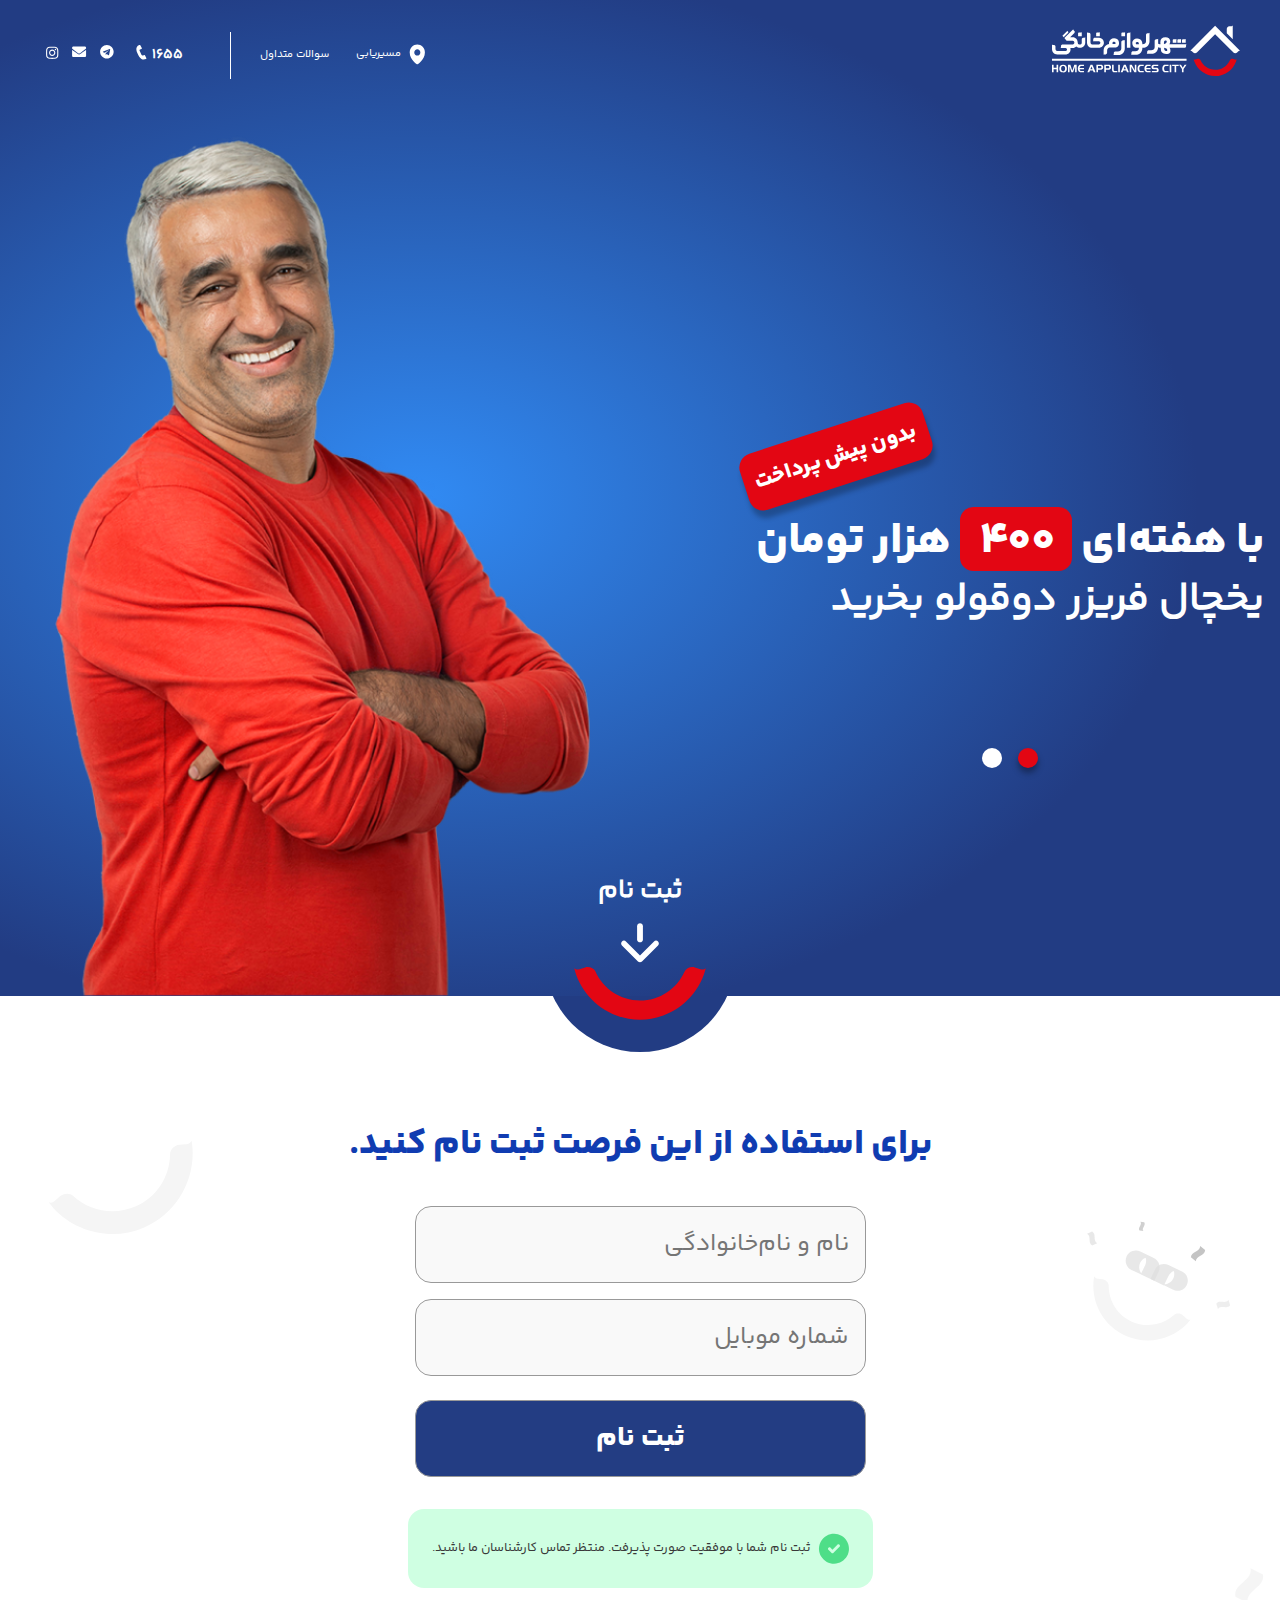
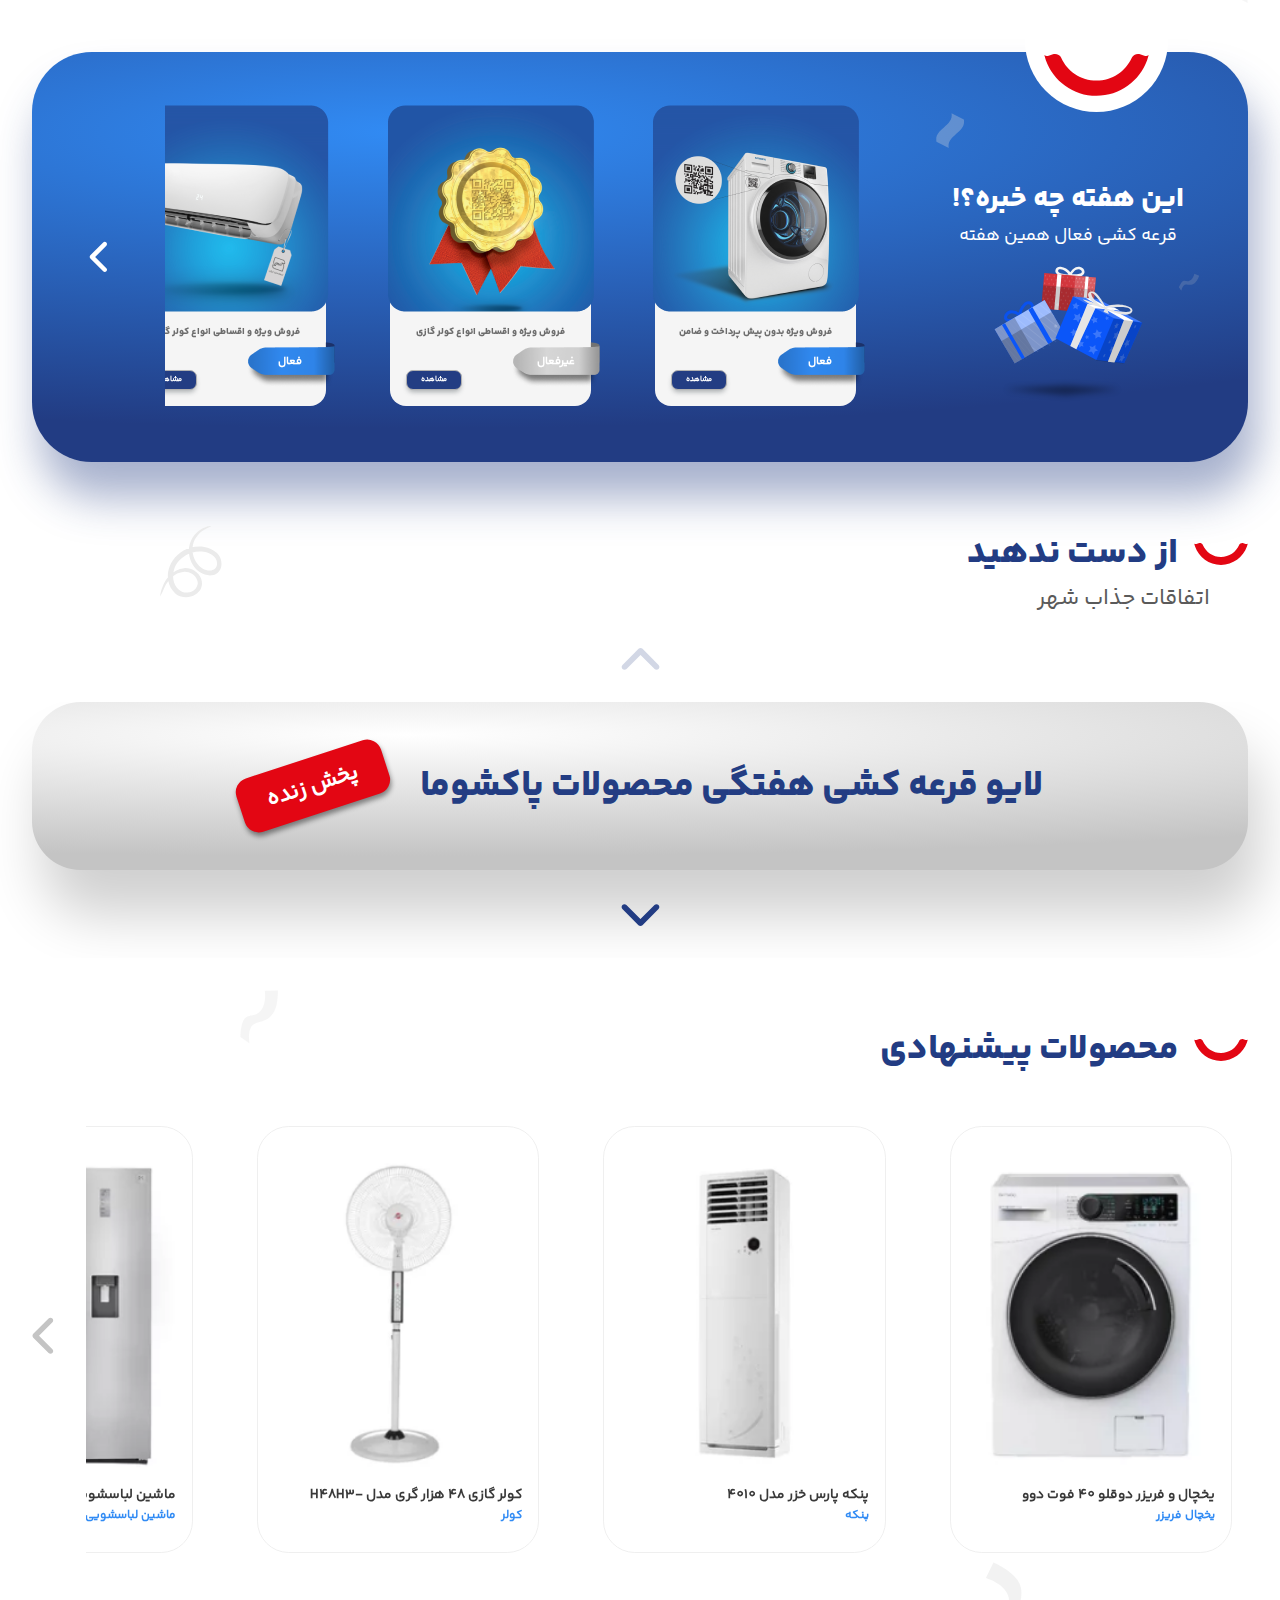
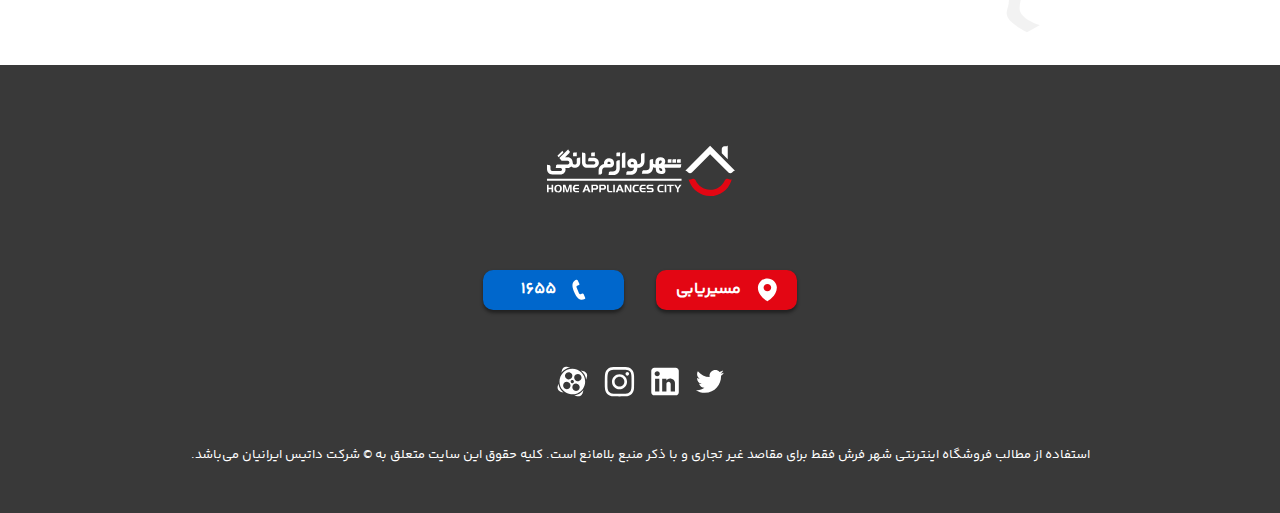
==== index.html @ dcceb128 "bug fxi" ====
<!DOCTYPE html>
<html lang="en">
  <head>
    <meta charset="UTF-8" />
    <meta name="viewport" content="width=device-width, initial-scale=1.0" />
    <title>شهر فرش</title>
    <link rel="stylesheet" href="./css/slider.css" />
    <link rel="stylesheet" href="./css/style.css" />
    <link rel="stylesheet" href="./css/cards.css" />
  </head>
  <body>
    <main>
      <section class="section__1__container">
        <header>
          <div>
            <img src="../assets/icons/logo.svg" alt="شهر فرش" />
          </div>
          <div class="nav">
            <ul class="nav__menus">
              <li>
                <a href="" class="nav__menus__route">
                  <img src="../assets/icons/location.svg" />
                  <span> مسیریابی </span>
                </a>
              </li>
              <li class="nav__menus__qa">
                <a href=""> سوالات متداول </a>
              </li>
            </ul>
            <ul class="nav__links">
              <li class="nav__links--tel">
                <a href="tel:1655">
                  <span>۱۶۵۵</span>
                  <img src="../assets/icons/phone.svg" alt="phone" />
                </a>
              </li>
              <div>
                <li class="">
                  <a href="">
                    <img src="../assets/icons/telegram.svg" alt="telegram" />
                  </a>
                </li>
                <li class="nav__links--email">
                  <a href="">
                    <img src="../assets/icons/envelope.svg" alt="email" />
                  </a>
                </li>
                <li>
                  <a href="">
                    <img src="../assets/icons/instagram.svg" alt="instagram" />
                  </a>
                </li>
              </div>
            </ul>
          </div>
        </header>
        <div class="section__1">
          <div class="section__1__desc">
            <div class="section__1__desc__sm">
              <span>
                <span class="highlight-tag">بدون پیش پرداخت</span>
                با هفته‌ای

                <span class="highlight"> 400 </span>
                هزار تومان</span
              >
              <span>یخچال فریزر دوقولو بخرید</span>
            </div>
            <div id="indicator-container"></div>
          </div>
          <!-- <div class="section__1__image">
            <img src="../assets/images/freezer.png" alt="فرش" />
          </div> -->
          <div class="content">
            <!-- <i data-action="left" class="btn-chevron left bx bx-chevron-left"> <= </i> -->
            <div class="slider">
              <img class="slider-image" src="../assets/images/pejman.png" />

              <img class="slider-image" src="../assets/images/pejman.png" />
            </div>
            <!-- <i data-action="right" class="btn-chevron right bx bx-chevron-right">=></i> -->
          </div>
          <div></div>
          <div class="scrollIcon__container"></div>
          <div class="scrollIcon__stuff">
            <span>ثبت نام</span>
            <span id="scrollIcon">
              <img src="../assets/icons/arrow-down.svg" />
            </span>
            <img class="curveIcon" src="../assets/icons/curve.svg" />
          </div>
          <!-- <div class="bubble bubble1"></div> -->
          <!-- <div class="bubble bubble2"></div> -->
          <!-- <div class="bubble bubble3"></div> -->
          <!-- <div class="bubble bubble4"></div> -->
          <!-- <img
            class="float gift gift1"
            src="../assets/images/git.svg"
            alt="gift"
          /> -->
          <!-- <img
            class="float gift gift2"
            src="../assets/images/git2.svg"
            alt="gift"
          /> -->
        </div>
      </section>
      <section class="section__2">
        <!-- <img class="section__2__notch" src="../assets/images/section2-bg.png" /> -->
        <div class="section__2__title"></div>
        <form class="section__2__form">
          <!-- <div class="bubble bubble2"></div>
          <div class="bubble bubble3"></div>
          <div class="bubble bubble4"></div> -->
          <img
            class="floating_stuff floating_stuff1"
            src="../assets/images/floating_stuff6.svg"
            alt="floating_stuff"
          />
          <img
            class="floating_stuff floating_stuff2"
            src="../assets/images/floating_stuff7.svg"
            alt="floating_stuff"
          />
          <img
            class="floating_stuff floating_stuff3"
            src="../assets/images/floating_stuff4.svg"
            alt="floating_stuff"
          />

          <div class="section__2__form__title">
            برای استفاده از این فرصت ثبت نام کنید.
          </div>
          <div class="section__2__form__inputs">
            <input placeholder="نام و نام‌خانوادگی" name="name" />
            <input
              placeholder="شماره موبایل"
              inputmode="numeric"
              name="mobile"
              maxlength="11"
              pattern="\d"
              id="numberonly"
            />
            <button type="submit">ثبت نام</button>
          </div>
          <div class="message message--success">
            <img class="message__icon" src="../assets/icons/check.svg" />
            <span class="message__text">
              ثبت نام شما با موفقیت صورت پذیرفت. منتظر تماس کارشناسان ما باشید.
            </span>
          </div>
          <!-- <div class="section__2__form__title__footer">
            <span>قرعه کشی</span>
            <span>۳شنبه هر هفته</span>
          </div> -->
        </form>
      </section>
      <section class="section__3">
        <div class="horizenScroll__container">
          <div class="horizenScroll__container__title">
            <img
              class="floating_stuff floating_stuff2"
              src="../assets/images/floating_stuff3.svg"
              alt="floating_stuff"
            />
            <img
              class="floating_stuff floating_stuff1"
              src="../assets/images/floating_stuff4.svg"
              alt="floating_stuff"
            />
            <span class="horizenScroll__container__title__curve">
              <img class="" src="../assets/icons/curve.svg" />
            </span>
            <span class="horizenScroll__container__title__main"
              >این هفته چه خبره؟!</span
            >
            <span class="horizenScroll__container__title__sm"
              >قرعه کشی فعال همین هفته</span
            >
            <img
              class="horizenScroll__container__title__image"
              src="../assets/images/gifts.svg"
            />
          </div>
          <div class="horizenScroll__shadow"></div>
          <div class="horizenScroll">
            <div class="section__cards">
              <div class="card">
                <img
                  class="card__image"
                  src="../assets/images/cards/card1.png"
                />
                <span class="card__text"
                  >فروش ویژه بدون پیش پرداخت و ضامن
                </span>
                <span class="card__status card__status--active">
                  <span class="card__status__text"> فعال </span>
                  <img
                    class="card__status__bg"
                    src="../assets/images/cards/active.png"
                  />
                  <img
                    class="card__status__bgb"
                    src="../assets/images/cards/active-b.png"
                  />

                  <img
                    class="card__status__shadow"
                    src="../assets/images/cards/shadow.png"
                  />
                </span>
                <button class="card__button">مشاهده</button>
              </div>
              <div class="card">
                <img
                  class="card__image"
                  src="../assets/images/cards/card2.png"
                />
                <span class="card__text"
                  >فروش ویژه و اقساطی انواع کولر گازی
                </span>
                <span class="card__status card__status--deactive">
                  <span class="card__status__text"> غیرفعال </span>
                  <img
                    class="card__status__bg"
                    src="../assets/images/cards/deactive.png"
                  />
                  <img
                    class="card__status__bgb"
                    src="../assets/images/cards/deactive-b.png"
                  />

                  <img
                    class="card__status__shadow"
                    src="../assets/images/cards/shadow.png"
                  />
                </span>
                <button class="card__button">مشاهده</button>
              </div>
              <div class="card">
                <img
                  class="card__image"
                  src="../assets/images/cards/card3.png"
                />
                <span class="card__text"
                  >فروش ویژه و اقساطی انواع کولر گازی
                </span>
                <span class="card__status card__status--active">
                  <span class="card__status__text"> فعال </span>
                  <img
                    class="card__status__bg"
                    src="../assets/images/cards/active.png"
                  />
                  <img
                    class="card__status__bgb"
                    src="../assets/images/cards/active-b.png"
                  />

                  <img
                    class="card__status__shadow"
                    src="../assets/images/cards/shadow.png"
                  />
                </span>
                <button class="card__button">مشاهده</button>
              </div>
              <div class="card">
                <img
                  class="card__image"
                  src="../assets/images/cards/card1.png"
                />
                <span class="card__text"
                  >فروش ویژه بدون پیش پرداخت و ضامن
                </span>
                <span class="card__status card__status--active">
                  <span class="card__status__text"> فعال </span>
                  <img
                    class="card__status__bg"
                    src="../assets/images/cards/active.png"
                  />
                  <img
                    class="card__status__bgb"
                    src="../assets/images/cards/active-b.png"
                  />

                  <img
                    class="card__status__shadow"
                    src="../assets/images/cards/shadow.png"
                  />
                </span>
                <button class="card__button">مشاهده</button>
              </div>
              <div class="card">
                <img
                  class="card__image"
                  src="../assets/images/cards/card2.png"
                />
                <span class="card__text"
                  >فروش ویژه و اقساطی انواع کولر گازی
                </span>
                <span class="card__status card__status--deactive">
                  <span class="card__status__text"> غیرفعال </span>
                  <img
                    class="card__status__bg"
                    src="../assets/images/cards/deactive.png"
                  />
                  <img
                    class="card__status__bgb"
                    src="../assets/images/cards/deactive-b.png"
                  />

                  <img
                    class="card__status__shadow"
                    src="../assets/images/cards/shadow.png"
                  />
                </span>
                <button class="card__button">مشاهده</button>
              </div>
              <div class="card">
                <img
                  class="card__image"
                  src="../assets/images/cards/card3.png"
                />
                <span class="card__text"
                  >فروش ویژه و اقساطی انواع کولر گازی
                </span>
                <span class="card__status card__status--active">
                  <span class="card__status__text"> فعال </span>
                  <img
                    class="card__status__bg"
                    src="../assets/images/cards/active.png"
                  />
                  <img
                    class="card__status__bgb"
                    src="../assets/images/cards/active-b.png"
                  />

                  <img
                    class="card__status__shadow"
                    src="../assets/images/cards/shadow.png"
                  />
                </span>
                <button class="card__button">مشاهده</button>
              </div>
            </div>
          </div>
          <div id="horizenScrollArrow" class="arrowLeft">
            <img src="../assets/icons/arrow-left.svg" />
          </div>
        </div>
      </section>

      <section class="section__4">
        <div class="section__4__title">
          <img
            class="floating_stuff section__4__floating_stuff"
            src="../assets/images/floating_stuff5.svg"
            alt="floating_stuff"
          />
          <div class="section__4__title__main">
            <img src="../assets/icons/curve.svg" />
            <span>از دست ندهید</span>
          </div>
          <div class="section__4__title__sub">اتفاقات جذاب شهر</div>
        </div>
        <div class="verticalScrollable__container">
          <img
            id="scrollArrowUp"
            class="verticalScrollable__container__arrowUp"
            src="../assets/icons/scroll-down.svg"
          />
          <div class="verticalScrollable">
            <div class="verticalScrollable__item">
              <span class="verticalScrollable__item__text">
                لایو قرعه کشی هفتگی محصولات پاکشوما
              </span>
              <span class="verticalScrollable__item__tag"> پخش زنده </span>
            </div>
            <div class="verticalScrollable__item">
              <span class="verticalScrollable__item__text">
                لایو قرعه کشی هفتگی محصولات پاکشوما
              </span>
              <span class="verticalScrollable__item__tag"> پخش زنده </span>
            </div>
            <div class="verticalScrollable__item">
              <span class="verticalScrollable__item__text">
                لایو قرعه کشی هفتگی محصولات پاکشوما
              </span>
              <span class="verticalScrollable__item__tag"> پخش زنده </span>
            </div>
            <div class="verticalScrollable__item">
              <span class="verticalScrollable__item__text">
                لایو قرعه کشی هفتگی محصولات پاکشوما
              </span>
              <span class="verticalScrollable__item__tag"> پخش زنده </span>
            </div>
          </div>
          <img
            id="scrollArrowDown"
            class="verticalScrollable__container__arrowDown"
            src="../assets/icons/scroll-down.svg"
          />
        </div>
      </section>
      <section class="section__5">
        <div class="section__4__title">
          <img
            class="floating_stuff section__5__floating_stuff"
            src="../assets/images/floating_stuff1.svg"
            alt="floating_stuff"
          />
          <div class="section__4__title__main">
            <img src="../assets/icons/curve.svg" />
            <span>محصولات پیشنهادی</span>
          </div>
          <div class="section__4__title__sub"></div>
        </div>
        <div class="products__container">
          <img
            class="floating_stuff section__5__floating_stuff1"
            src="../assets/images/floating_stuff2.svg"
            alt="floating_stuff"
          />
          <div class="products_scroll">
            <div class="product">
              <img src="../assets/images/product1.png" />
              <span>یخچال و فریزر دوقلو 40 فوت دوو</span>
              <a href="#">یخچال فریزر</a>
            </div>
            <div class="product">
              <img src="../assets/images/product2.png" />
              <span>پنکه پارس خزر مدل 4010</span>
              <a href="#">پنکه </a>
            </div>
            <div class="product">
              <img src="../assets/images/product3.png" />
              <span>کولر گازی 48 هزار گری مدل -H48H3 </span>
              <a href="#">کولر </a>
            </div>
            <div class="product">
              <img src="../assets/images/product4.png" />
              <span>ماشین لباسشویی دوو مدل DWK-9000C</span>
              <a href="#">ماشین لباسشویی </a>
            </div>
            <div class="product">
              <img src="../assets/images/product1.png" />
              <span>یخچال و فریزر دوقلو 40 فوت دوو</span>
              <a href="#">یخچال فریزر</a>
            </div>
            <div class="product">
              <img src="../assets/images/product2.png" />
              <span>پنکه پارس خزر مدل 4010</span>
              <a href="#">پنکه </a>
            </div>
            <div class="product">
              <img src="../assets/images/product3.png" />
              <span>کولر گازی 48 هزار گری مدل -H48H3 </span>
              <a href="#">کولر </a>
            </div>
            <div class="product">
              <img src="../assets/images/product4.png" />
              <span>ماشین لباسشویی دوو مدل DWK-9000C</span>
              <a href="#">ماشین لباسشویی </a>
            </div>
          </div>
          <div id="horizenScrollArrow2" class="products__container__arrow">
            <img src="../assets/icons/arrow-left-gray.svg" />
          </div>
        </div>
      </section>
    </main>

    <footer>
      <!-- <img class="footer__notch" src="../assets/images/footer-bg.png" /> -->

      <div class="footer__container">
        <img class="footer__logo" src="../assets/icons/logo.svg" alt="شهرفرش" />
        <div class="footer__buttons">
          <span class="footer__button footer__button--red">
            <img src="../assets/icons/location.svg" />
            <span>مسیریابی</span>
          </span>
          <span class="footer__button footer__button--blue">
            <img src="../assets/icons/phone.svg" />
            <span>1655</span>
          </span>
        </div>
        <div class="footer_socials">
          <a href="#"><img src="../assets/icons/twiter.svg" /></a>
          <a href="#"><img src="../assets/icons/linkedin.svg" /></a>
          <a href="#"><img src="../assets/icons/instagram2.svg" /></a>
          <a href="#"><img src="../assets/icons/aparat.svg" /></a>
        </div>
        <div class="copyRight">
          استفاده از مطالب فروشگاه اینترنتی شهر فرش فقط برای مقاصد غیر تجاری و
          با ذکر منبع بلامانع است. کلیه حقوق این سایت متعلق به © شرکت داتیس
          ایرانیان می‌باشد.
        </div>
      </div>
    </footer>
    <script src="./js/script.js"></script>
    <script src="./js/slider.js"></script>
  </body>
</html>
---- css/slider.css ----
.content {
  direction: ltr;
  position: relative;
  /* width: 750px;
  height: 500px; */
  width: 535px;
  height: fit-content;
  overflow: hidden;
  border-radius: 10px;
  /* border: 1px solid red; */
margin-right: 6rem;
  margin-top: auto;
}

.section__1 {
  height: 100%;
}

.slider {
  width: inherit;
  height: inherit;
  display: flex;
  flex-direction: row;
  align-items: center;
  transition: all 0.75s;
}

.slider img {
  /* border: 1px solid blue; */
  /* height: 100%; */
  /* height: auto; */
  min-width: 535px;
}

.slider-info {
  position: absolute;
  width: auto;
  z-index: 1;
  top: 0.75rem;
  right: 0rem;
  background: #0135ec;
  color: #fff;
  border-radius: 15px 0 0 15px;
  padding: 0.5rem 0.75rem;
  transition: 1s;
}
.slider-image {
  opacity: 1;
  width: inherit;
  height: inherit;
  object-fit: cover;
  transition: 1s;
}
.slider-image-active {
  opacity: 1;
}
.btn-chevron {
  position: absolute;
  top: 50%;
  z-index: 999;
  background: #0135ec;
  font-size: 1.5rem;
  color: #fff;
  border-radius: 100%;
  padding: 0.5rem;
  cursor: pointer;
  transition: 0.5s all;
}

.left {
  left: 1rem;
}
.right {
  right: 1rem;
}
#indicator-container {
  position: relative;
}

.indicator {
  position: absolute;
  bottom: -10rem;
  width: 100%;
  /* transform: translate(-50%, 0); */
  display: flex;
  flex-direction: row;
  align-items: center;
  justify-content: center;
  gap: 1rem;
  color: #fff;
  cursor: pointer;
}
.indicator p {
  width: 1.24256rem;
  height: 1.24256rem;
  flex-shrink: 0;
  display: flex;
  flex-direction: column;
  align-items: center;
  color: #fff;
  background: white;
  padding: 0.3rem;
  transition: 0.5s all;
  border-radius: 100%;
}
.indicator-active {
  border-radius: 0.625rem;
  background: #e30613 !important;
  box-shadow: 0px 5px 6px 0px rgba(0, 0, 0, 0.36);
}
---- css/style.css ----
/* definations */
:root {
  /* colors */
  --red: #eb5757;
  --gray: #999999;
  --white: #fff;
  /* font size */
  --xsFont: 0.8125rem;
  --smFont: 0.6875rem;
  --mdFont: 2.25rem;
  --lgFont: 2.51819rem;
  --xlFont: 3.14775rem;
  /* break points */
  --xs: 320px;
  --md: 769px;
  --lg: 1025px;
  --xl: 1400px;
}
/* end definations */

/* reset style */
html {
  line-height: 1.5;
  -webkit-text-size-adjust: 100%;
  -moz-tab-size: 4;
  tab-size: 4;
  font-feature-settings: normal;
  font-variation-settings: normal;
}

body {
  margin: 0;
  line-height: inherit;
}
*,
::before,
::after {
  box-sizing: border-box;
  border-width: 0;
  border-style: solid;
  border-color: #e5e7eb;
}
/* end reset style */

@font-face {
  font-family: "IRANYekanFN";
  src: url("../assets/fonts/YekanBakhFaNum-Regular.woff");
}
@font-face {
  font-family: "IRANYekanBold";
  src: url("../assets/fonts/YekanBakhFaNum-ExtraBold.woff");
}

body {
  min-height: 100vh;
  font-family: "IRANYekanFN";
  direction: rtl;
  color: var(--white);
}

/* header */

header {
  color: #fff;
  display: flex;
  justify-content: space-between;
  align-items: center;
  max-width: var(--xl);
  margin: 0 auto;
  padding: 2.5rem;
  padding-top: 1rem;
  z-index: 10;
  width: 100%;
}

.nav {
  display: flex;
}

a {
  color: var(--white);
  text-decoration: none;
}

ul {
  list-style: none;
  display: flex;
  justify-content: center;
  align-items: center;
}

.nav__links > div {
  display: flex;
  align-items: center;
}

.nav__links li {
  margin: 0 0.4rem;
}

li.nav__links--tel {
  margin-left: 1rem;
}

.nav__links--email {
  padding-bottom: 0.15rem;
}
.nav__links--tel span {
  color: #fff;
  font-size: 0.875rem;
  font-weight: 700;
  margin-left: 0.3rem;
  /* margin-bottom: 1rem; */
}

.nav__links--tel a {
  display: flex;
  align-items: flex-start;
  justify-content: center;
}

.nav__menus__route {
  display: inline-flex;
  align-items: center;
  margin-top: 0.26rem;
}
.nav__menus__route img {
  width: 1.02169rem;
  height: 1.27713rem;
  flex-shrink: 0;
  margin-left: 0.5rem;
}

.nav__menus {
  border-left: 1px solid;
  padding: 0.5rem 1rem;
}

.nav__menus li {
  color: #fff;
  font-size: 0.6875rem;
  width: 6rem;
  text-align: center;
}

.nav__menus li:hover {
  font-weight: 700;
}

/* end header */

main {
  margin: auto;
  height: 100%;
}

/* section__1 */

.section__1__container {
  background: radial-gradient(
      60.93% 53.73% at 32.68% 49.95%,
      #318bf4 0%,
      #223c83 100%
    ),
    #cd2028;
  /* border: 1px solid; */
  position: relative;
  display: flex;
  flex-direction: column;
  justify-content: center;
  min-height: 100vh;
}

.section__1 {
  /* border: 1px solid; */
  max-width: var(--xl);
  margin: auto;
  /* padding-bottom: 20%; */
  display: flex;
  align-items: center;
  justify-content: space-between;
  /* padding-top: 3rem; */
  height: 100%;
  width: 100%;
}

.highlight {
  border-radius: 0.83494rem;
  background: #e30613;
  width: 7rem;
  height: 4rem;
  padding-top: 0.4rem;
  flex-shrink: 0;
  font-size: 2.8rem;
  display: inline-flex;
  justify-content: center;
  align-items: center;
}

.arrowLeft {
  cursor: pointer;
}

.highlight-tag {
  position: absolute;
  left: -1rem;
  top: -5rem;
  color: #fff;
  text-align: right;
  /* font-family: Yekan Bakh FaNum; */
  font-size: 1.38388rem;
  font-style: normal;
  font-weight: 100;
  line-height: normal;
  transform: rotate(-18.056deg);
  border-radius: 0.90819rem;
  background: #e30613;
  box-shadow: 0px 8px 5px 0px rgba(0, 0, 0, 0.25);
  width: 12rem;
  height: 3.68869rem;
  transform: rotate(-18.056deg);
  flex-shrink: 0;
  display: flex;
  justify-content: center;
  align-items: center;
  letter-spacing: normal;
}

.section__1__counter {
  max-width: var(--xl);
  margin: auto;
  display: flex;
  align-items: center;
  flex-direction: column-reverse;
  justify-content: center;
  height: 100%;
  width: 100%;
}

.section__1__counter .section__1__image {
  max-width: 400px;
  margin: 0;
}

.section__1__counter {
  position: relative;
}

.section__1__counter .floating_stuff1 {
  top: 30%;
  opacity: 0.4;
}
.section__1__counter .floating_stuff2 {
  top: 40%;
  opacity: 0.4;
}
.section__1__counter .floating_stuff8 {
  bottom: 10%;
  left: 10rem;
  opacity: 0.4;
}

.section__1__desc__greating {
  color: #fff;
  text-align: center;
  font-size: 2rem;
  font-family: IRANYekanBold;
  font-weight: 700;
  line-height: 139%;
}

.section__1__desc__greating .highlight {
  width: auto;
  font-size: 2rem;
  padding: 0.2rem 1rem;
  height: unset;
}

.section__1__desc {
  /* text-align: justify; */
  padding: 1rem;
  max-width: 650px;
}
.section__1__desc__lg {
  /* text-align: justify; */
  margin-bottom: 2rem;
  line-height: 5rem;
}

.section__1__desc__lg span {
  font-family: IRANYekanBold;
  font-size: 5rem;
  font-weight: 1000;
}

.section__1__desc__lg span:first-child {
  white-space: nowrap;
  word-spacing: -10px;
}

.section__1__desc__lg span:last-child {
  white-space: nowrap;
  font-weight: 100;
}

.section__1__desc__sm {
  text-align: justify;
  position: relative;
}

.section__1__desc__sm > span:last-child {
  color: #fff;
  text-align: justify;
  /* font-family: IRANYekanBold; */
  font-size: 2.5rem;
  font-style: normal;
  font-weight: 600;
  line-height: 117.5%;
}

.section__1__desc__sm > span:first-child {
  white-space: nowrap;
  color: #fff;
  text-align: right;
  font-family: IRANYekanBold;
  font-size: 2.8rem;
  font-style: normal;
  font-weight: 1000;
  line-height: normal;
  letter-spacing: -3px;
  display: block;
}

.section__1__desc button {
  width: 9rem;
  height: 3rem;
  flex-shrink: 0;
  border-radius: 0.76338rem;
  border: 1px solid #b1b1b1;
  background: #f6f6f6;
  box-shadow: 0px 7px 12px -3px rgba(38, 50, 56, 0.36);
  color: #233d83;
  text-align: right;
  font-size: 1.43131rem;
  font-family: IRANYekanBold;
  font-weight: 1000;
  line-height: 117.5%;
  text-align: center;
  cursor: pointer;
  transition: 0.3s;
  margin: 2rem 2rem;
}

.section__1__desc button:hover {
  box-shadow: 8px 10px 30px 7px rgba(38, 50, 56, 0.36);
}

.section__1__desc__greating__buttons {
  display: flex;
  justify-content: center;
}

.scrollIcon__container {
  position: absolute;
  bottom: -3.5rem;
  border-radius: 50%;
  left: 50%;
  transform: translateX(-50%);
  display: flex;
  flex-direction: column;
  justify-content: center;
  align-items: center;
  width: 12rem;
  height: 12rem;
  background: rgb(34, 60, 131);

  z-index: -1;
}

.scrollIcon__stuff {
  position: absolute;
  bottom: -2rem;
  border-radius: 50%;
  left: 50%;
  transform: translateX(-50%);
  display: flex;
  flex-direction: column;
  justify-content: center;
  align-items: center;
  width: 12rem;
  height: 12rem;
  /* background: rgb(34, 60, 131); */
  z-index: 10;
}
.curveIcon {
}

.scrollIcon__stuff > span:first-child {
  /* margin-bottom: 1rem; */
  color: #fff;
  text-align: justify;
  /* font-family: Yekan Bakh FaNum; */
  font-size: 1.65594rem;
  font-style: normal;
  font-weight: 600;
  line-height: 117.5%;
}

.curveIcon {
  position: absolute;
  bottom: 0.5rem;
}

#scrollIcon {
  padding: 1rem;
  animation: scrollIconAnimation 2s infinite;
  -webkit-animation: scrollIconAnimation 2s infinite;
}

.section__1__image {
  margin-right: 3rem;
}

.section__1__image img {
  width: 100%;
}

.bubble {
  width: 2.5rem;
  height: 2.5rem;
  border-radius: 50%;
  background: #ededed;
  opacity: 0.2;
  position: absolute;
  display: block;
  animation: bubble 10s ease-in-out infinite;
}

.bubble1 {
  width: 1rem;
  height: 1rem;
  top: 15rem;
  right: 20rem;
  animation-delay: 1s;
}

.section__2__timeLeftText {
  color: #fff;
  text-align: center;
  font-size: 1.5rem;
  font-weight: 700;
  line-height: 139%;
  z-index: 11;
  margin-bottom: 0.5rem;
}

.counter_container {
  text-align: center;
  direction: ltr;
  padding-bottom: 7rem;
}

#counter > span > span {
  color: #fff;
  text-align: center;
  font-family: IranYekanBold;
  font-size: 3.57863rem;
  font-style: normal;
  font-weight: 700;
  line-height: 139%;
  width: 3.79138rem;
  height: 5.68706rem;
  flex-shrink: 0;
  border-radius: 0.92019rem;
  background: linear-gradient(360deg, #233d83 0%, #318bf4 100%);
  box-shadow: 7.098782539367676px 2.5813753604888916px 7.744126796722412px -1.936031699180603px
    rgba(0, 0, 0, 0.45);
  display: inline-flex;
  justify-content: center;
  align-items: center;
  margin: 0.5rem;
}

#counter > span {
  position: relative;
}

#counter > span:first-child > span {
  background: linear-gradient(360deg, #cd2028 0%, #eb5757 100%);
  box-shadow: 7.098782539367676px 2.5813753604888916px 7.744126796722412px -1.936031699180603px
    rgba(0, 0, 0, 0.45);
}

.counter__label {
  position: absolute;
  bottom: -4rem;
  left: 50%;
  transform: translateX(-50%);
}

.colon {
  display: inline-flex;
  margin: 0 0.4rem;
  position: relative;
  background: url(../assets/images/numbers/colon.svg);
  background-size: cover;
  background-position: center;
  background-repeat: no-repeat;
  width: 1rem;
  height: 2.5rem;
}

/* .image-shadow {
  filter: drop-shadow(10px 10px 10px #00000063);
} */

/* end section__1 */

/* section 2 */
.section__2 {
  color: #233d83;
  /* height: 100vh; */
  position: relative;
  padding-top: 4rem;
}
.section__2__title::after {
  /* height: 1.38rem;
  background: #318bf4;
  width: 100%;
  content: " ";
  display: flex;
  position: absolute;
  top: 0;
  box-shadow: 0px 10px 10px #00000057; */
}
.section__2__notch {
  /* border: 1px solid; */
  position: absolute;
  z-index: 10;
  top: 1.3rem;
  left: 50%;
  transform: translateX(-50%);
  filter: drop-shadow(0px 9px 3px #00000037);
}
.section__2__title__logo {
  position: absolute;
  top: 2rem;
  z-index: 11;
  left: 50%;
  transform: translateX(-50%);
}
.section__2__form__title {
  color: #103cb1;
  text-align: right;
  font-size: 2.25rem;
  font-weight: 100;
  line-height: 117.5%;
  font-family: IRANYekanBold;
  margin-bottom: 2rem;
  margin-top: 4rem;
}
.section__2__form {
  display: flex;
  flex-direction: column;
  justify-content: center;
  align-items: center;
  height: 100%;
  position: relative;
  max-width: var(--xl);
  margin: auto;
}

.section__2__form__inputs {
  display: flex;
  flex-direction: column;
  justify-content: center;
  align-items: center;
  max-width: 100vw;
  padding: 0 1rem;
}

.section__2__form__inputs input {
  border-radius: 16px;
  border: 1px solid #999;
  background: #f9f9f9;
  color: #9d9d9c;
  text-align: right;
  font-size: 1.5rem;
  font-family: IRANYekanFN;
  font-weight: 100;
  line-height: 117.5%;
  width: 28.1875rem;
  max-width: 100%;
  height: 4.8125rem;
  flex-shrink: 0;
  margin: 0.5rem 0;
  padding: 0 1rem;
}

.section__2__form__inputs button {
  width: 28.1875rem;
  max-width: 100%;
  height: 4.8125rem;
  flex-shrink: 0;
  border-radius: 16px;
  border: 1px solid #999;
  background: #233d83;
  color: #fff;
  text-align: center;
  font-size: 1.75rem;
  font-family: IRANYekanBold;
  font-weight: 100;
  line-height: 117.5%;
  margin: 2rem;
  margin-top: 1rem;
  cursor: pointer;
}

.section__2__form__inputs button:hover {
  background: #132d73;
}

.section__2__counter {
  padding-top: 8rem;
}

.message {
  padding: 1.5rem;
  border-radius: 1rem;
  display: flex;
  justify-content: flex-start;
  align-items: center;
  max-width: 500px;
  margin: 0 1rem;
  margin-bottom: 4rem;
}

.message__text {
  color: #393939;
  font-size: 0.8rem;
}

.message__icon {
  margin-left: 0.5rem;
}

.message--success {
  background: rgba(152, 255, 193, 0.47);
}

.section__2__form__title__footer {
  display: flex;
  flex-direction: column;
  align-items: center;
  color: #eb5757;
  text-align: center;
  font-family: IRANYekanBold;
  font-weight: 100;
  line-height: 117.5%;
  text-align: right;
  font-size: 2.25rem;
  margin: 4rem;
  padding-bottom: 4rem;
  white-space: nowrap;
}

input::-webkit-outer-spin-button,
input::-webkit-inner-spin-button {
  -webkit-appearance: none;
  margin: 0;
}

/* Firefox */
input[type="number"] {
  -moz-appearance: textfield;
}

.bubble2 {
  width: 3.875rem;
  height: 3.875rem;
  flex-shrink: 0;
  border-radius: 62px;
  opacity: 0.5;
  background: #e0e0e0;
  filter: blur(8.5px);
  top: 8rem;
  right: 10rem;
  animation-delay: 2s;
}
.bubble3 {
  width: 2.625rem;
  height: 2.625rem;
  flex-shrink: 0;
  border-radius: 42px;
  opacity: 0.5;
  background: #eb5757;
  top: 30rem;
  right: 8rem;
  animation-delay: 3s;
}
.bubble4 {
  width: 1.8125rem;
  height: 1.8125rem;
  flex-shrink: 0;
  border-radius: 29px;
  opacity: 0.5;
  background: #e0e0e0;
  top: 12rem;
  left: 10rem;
  animation-delay: 4s;
}

.section__1 .gift1 {
  top: 5rem;
  left: 0;
}
.section__1 .gift2 {
  top: 30rem;
  right: 0rem;
}

.gift {
  position: absolute;
}

.float {
  filter: drop-shadow(0 5px 15px rgba(0, 0, 0, 0.3));
  animation: float 3s ease-in-out infinite;
}

.gift1 {
  top: 24rem;
  left: 12rem;
}

.gift2 {
  top: 18rem;
  right: 12rem;
  animation-delay: 1s;
}

.floating_stuff {
  position: absolute;
  animation: floating_stuff 4s ease-in-out infinite;
}

.floating_stuff1 {
  left: 3rem;
  top: 5rem;
}
.floating_stuff2 {
  right: 3rem;
  top: 10rem;
  animation-delay: 1s;
}
.floating_stuff3 {
  right: 1rem;
  bottom: 3rem;
  animation-delay: 2s;
}

/* end section 2 */

/* section 3 */
.section__3 {
  max-width: var(--xl);
  margin: auto;
  margin-bottom: 4rem;
  padding: 0 2rem;
}
.horizenScroll__container {
  display: flex;
  justify-content: space-between;
  padding-left: 0rem;
  align-items: center;
  position: relative;
  width: 100%;
  /* height: 26rem; */
  border-radius: 3.74344rem;
  background: radial-gradient(
      124.57% 72.37% at 30.94% 19.47%,
      #318bf4 0%,
      #223c83 100%
    ),
    #d9d9d9;
  box-shadow: 8.784539222717285px 35.93674850463867px 43.92269515991211px 0px
    rgba(34, 60, 131, 0.4);
}

.horizenScroll__container__title {
  display: flex;
  flex-direction: column;
  justify-content: center;
  align-items: center;
  width: max-content;
  padding: 0 4rem;
  padding-top: 4rem;
  position: relative;
}

.horizenScroll__container__title .floating_stuff1 {
  top: 0;
}

.horizenScroll__container__title .floating_stuff2 {
}

.horizenScroll__container__title__main {
  color: #fff;
  text-align: right;
  font-family: IRANYekanBold;
  font-size: 1.79644rem;
  font-style: normal;
  font-weight: 1000;
  line-height: normal;
  white-space: nowrap;
}

.horizenScroll__container__title__sm {
  color: #fff;
  text-align: right;
  /* font-family: Yekan Bakh FaNum; */
  font-size: 1.12275rem;
  font-style: normal;
  font-weight: 500;
  line-height: normal;
}

.horizenScroll__container__title__image {
  margin-top: 1rem;
}

.horizenScroll__container__title__curve {
  position: absolute;
  background: white;
  width: 8.94756rem;
  height: 8.94756rem;
  border-radius: 50%;
  top: -9rem;
  right: 5rem;
}

.horizenScroll__container__title__curve img {
  position: absolute;
  bottom: 1rem;
  right: 1.2rem;
  width: 6.56481rem;
  height: 2.62794rem;
  flex-shrink: 0;
}

/* end section 3 */
/* section 4 */
.section__4 {
  max-width: var(--xl);
  margin: auto;
  margin-bottom: 4rem;
  margin-top: 4rem;
  padding: 0;
}
.section__4__title {
  position: relative;
}
.section__4__title__main {
  display: flex;
  justify-content: start;
  align-items: center;
  margin-right: 2rem;
}
.section__4__title__main img {
  width: 3.37438rem;
  height: 1.35081rem;
  flex-shrink: 0;
  margin-left: 1rem;
}
.section__4__title__main span {
  color: #223c83;
  text-align: right;
  font-family: IRANYekanBold;
  font-size: 2.2495rem;
  font-style: normal;
  font-weight: 1000;
  line-height: normal;
}
.section__4__title__sub {
  color: #5a5a5a;
  text-align: right;
  font-size: 1.40594rem;
  /* font-family: IRANYekan; */
  font-style: normal;
  font-weight: 100;
  line-height: normal;
  margin-right: 4.37438rem;
}

.verticalScrollable__container {
  display: flex;
  justify-content: center;
  align-items: center;
  flex-direction: column;
  width: 100%;
  position: relative;
}

.verticalScrollable {
  scroll-behavior: smooth;
  height: 16rem;
  overflow-y: auto;
  overflow-x: visible;
  margin: 0 -1rem;
  width: 100%;
  /* padding: 1rem; */
  -webkit-scroll-snap-type: y mandatory;
  -ms-scroll-snap-type: y mandatory;
  scroll-snap-type: y mandatory;
}

.verticalScrollable__item {
  margin: 7rem 2rem;
  position: relative;
  /* width: 79.99994rem; */
  padding: 3.5rem 1rem;
  /* height: 9.37213rem; */
  flex-shrink: 0;
  border-radius: 3.0625rem;
  background: radial-gradient(
      124.57% 72.37% at 30.94% 19.47%,
      #fff 0%,
      #c4c4c4 100%
    ),
    #d9d9d9;
  box-shadow: 11px 45px 55px 0px rgba(0, 0, 0, 0.19);
  display: flex;
  justify-content: center;
  align-items: center;
  scroll-snap-align: start;
}

.verticalScrollable__item:first-child {
  margin-top: 0;
}

.verticalScrollable__item__tag {
  color: #fff;
  text-align: right;
  font-size: 1.38388rem;
  font-style: normal;
  font-weight: 700;
  line-height: normal;
  transform: rotate(-18.056deg);
  display: flex;
  justify-content: center;
  align-items: center;
  border-radius: 0.90819rem;
  background: #e30613;
  box-shadow: 0px 4px 5px 0px rgba(0, 0, 0, 0.43);
  width: 9.48106rem;
  height: 3.52331rem;
  transform: rotate(-18.056deg);
  flex-shrink: 0;
  margin-right: 2rem;
}

.verticalScrollable__item__text {
  color: #233d83;
  text-align: right;
  font-family: IranYekanBold;
  font-size: 2.3rem;
  font-style: normal;
  font-weight: 1000;
  line-height: 139%;
}

.verticalScrollable__container__arrowUp {
  margin: 2rem 0;
  cursor: pointer;
  transform: rotate(180deg);
  opacity: 0.2;
  transition: all 0.2s;
}

.verticalScrollable__container__arrowDown {
  position: absolute;
  bottom: 2rem;
  cursor: pointer;
  transition: all 0.2s;
}

.section__4__floating_stuff {
  left: 10rem;
  top: 0rem;
}

/* end section  */

/* section 5 */
.section__5__floating_stuff {
  left: 15rem;
  top: -2rem;
}
.section__5__floating_stuff1 {
  right: 15rem;
  bottom: -2rem;
}
.section__5 {
  max-width: var(--xl);
  margin: auto;
  margin-bottom: 4rem;
  /* padding: 0 2rem; */
}

.products__container {
  /* overflow: hidden; */
  display: flex;
  justify-content: center;
  align-items: center;
  position: relative;
}

.products_scroll {
  user-select: none;
  display: flex;
  /* margin: 2rem 0; */
  padding: 1rem;
  width: 100%;
  transition: all 0.1s;
  will-change: transform;
  overflow-x: auto;
  scroll-behavior: smooth;
}
.product {
  display: flex;
  flex-direction: column;
  justify-content: space-between;
  width: 17.65338rem;
  height: 26.69331rem;
  flex-shrink: 0;
  padding: 2rem 1rem;
  border-radius: 1.98963rem;
  border: 1.819px solid #efefef;
  transition: all 0.2s;
  margin: 02rem;
}
.product:hover {
  box-shadow: 6px 6px 20px 0px rgba(38, 50, 56, 0.36);
  transform: scale(1.01);
}

.products__container__arrow {
  margin: 2rem;
  cursor: pointer;
}

.product img {
  padding-bottom: 1rem;
  height: auto;
  width: auto;
}
.product span {
  color: #393939;
  text-align: right;
  font-size: 0.85269rem;
  font-style: normal;
  font-weight: 700;
  line-height: normal;
}
.product a {
  color: #318bf4;
  text-align: right;
  font-size: 0.739rem;
  font-style: normal;
  font-weight: 700;
  line-height: normal;
}

/* end section 5 */

/* footer */

footer {
  display: flex;
  justify-content: center;
  align-items: center;
  flex-direction: column;
}
.footer__container {
  width: 100%;
  background: #393939;
  text-align: center;
  padding: 2rem 0;
  padding-top: 5rem;
}

.footer__logo {
  /* position: absolute; */
  top: 3rem;
}

.footer__buttons {
  display: flex;
  justify-content: center;
  margin: 4rem 0 2rem;
}

.footer__button {
  width: 8.81581rem;
  height: 2.49219rem;
  border-radius: 0.64244rem;
  background: #0067cc;
  box-shadow: 0px 2.8293700218200684px 3.536712646484375px 0px
    rgba(0, 0, 0, 0.43);
  color: #fff;
  font-family: IRANYekanFN;
  font-size: 1rem;
  font-style: normal;
  font-weight: 700;
  line-height: normal;
  /* padding: 0.5rem 1rem; */
  display: flex;
  justify-content: center;
  align-items: center;
  white-space: nowrap;
}

.footer__button img {
  margin-left: 1rem;
  width: 0.9195rem;
  height: 1.33219rem;
}

.footer__button--red {
  background: #e30613;
  margin-left: 2rem;
}

.footer_socials {
  padding: 1rem 0;
  display: flex;
  justify-content: center;
  align-items: center;
}

.footer_socials a {
  margin: 0.5rem;
}

.footer__button--red img {
  width: 1.24525rem;
  height: 1.55656rem;
  flex-shrink: 0;
}

.footer__container .nav__links {
  margin: 2rem 0;
}

.footer__container .nav__links--tel {
  border-left: 1px solid;
  padding-left: 1.5rem;
}
.copyRight {
  font-size: 0.8125rem;
  padding: 1rem;
  /* font-family: Yekan Bakh FaNum; */
}

/* end footer */

/* animations */
@keyframes scrollIconAnimation {
  0% {
    transform: translatey(0px);
  }
  20% {
    transform: translatey(10px);
  }
  40% {
    transform: translatey(0px);
  }
}

@-webkit-keyframes scrollIconAnimation {
  0% {
    transform: translatey(0px);
  }
  20% {
    transform: translatey(10px);
  }
  40% {
    transform: translatey(0px);
  }
}

@-webkit-keyframes float {
  0% {
    filter: drop-shadow(0 5px 15px rgba(0, 0, 0, 0.3));
    transform: translatey(0px);
  }
  50% {
    filter: drop-shadow(0 25px 15px rgba(0, 0, 0, 0.1));
    transform: translatey(-20px);
  }
  100% {
    filter: drop-shadow(0 5px 15px rgba(0, 0, 0, 0.3));
    transform: translatey(0px);
  }
}

@keyframes float {
  0% {
    filter: drop-shadow(0 5px 15px rgba(0, 0, 0, 0.3));
    transform: translatey(0px);
  }
  50% {
    filter: drop-shadow(0 25px 15px rgba(0, 0, 0, 0.1));
    transform: translatey(-20px);
  }
  100% {
    filter: drop-shadow(0 5px 15px rgba(0, 0, 0, 0.3));
    transform: translatey(0px);
  }
}

@-webkit-keyframes floating_stuff {
  0% {
    transform: translatey(0px) rotate(-20deg);
  }
  50% {
    transform: translatey(-20px) rotate(20deg);
  }
  100% {
    transform: translatey(0px) rotate(-20deg);
  }
}

@keyframes floating_stuff {
  0% {
    transform: translatey(0px) rotate(-20deg);
  }
  50% {
    transform: translatey(-20px) rotate(20deg);
  }
  100% {
    transform: translatey(0px) rotate(-20deg);
  }
}

@-webkit-keyframes bubble {
  0% {
    transform: scale(1) translatey(0px);
  }
  50% {
    transform: scale(1.2) translatey(-40px);
  }
  100% {
    transform: scale(1) translatey(0px);
  }
}

@keyframes bubble {
  0% {
    transform: scale(1) translatey(0px);
  }
  50% {
    transform: scale(1.2) translatey(-40px);
  }
  100% {
    transform: scale(1) translatey(0px);
  }
}

@media only screen and (max-width: 1200px) {
  .section__2 .gift1 {
    top: 24rem;
    left: 0rem;
  }

  .section__2 .gift2 {
    top: 18rem;
    right: 0rem;
    /* animation-delay: 1s; */
  }

  .section__2 .bubble3 {
    right: 1rem;
  }
  .content {
    margin-right: 0rem;
  }
}

@media only screen and (max-width: 960px) {
  .section__1 {
    flex-direction: column-reverse;
    justify-content: flex-end;
    margin-bottom: 10rem;
  }

  .section__1__counter {
    margin-bottom: 0rem;
  }
  .slider img {
    /* border: 1px solid blue; */
    /* height: 100%; */
    /* height: auto; */
    min-width: unset;
  }
  .arrowLeft {
    display: none !important;
  }
  .horizenScroll__container {
    flex-direction: column;
    margin-top: 2rem;
  }

  .section__1__desc__sm > span:first-child {
    font-size: 2.5rem;
  }
  .section__1__desc__sm > span:last-child {
    font-size: 2.2rem;
  }
  .highlight-tag {
    font-size: 1.2rem;
    width: 11rem;
    height: 3rem;
    left: -2rem;
    top: -4rem;
  }
  .indicator {
    bottom: -4rem;
  }

  .scrollIcon__stuff {
    bottom: -1rem;
    width: 7rem;
    height: 7rem;
  }

  .scrollIcon__stuff > span:first-child {
    font-size: 1rem;
  }
  .curveIcon {
    width: 4.47669rem;
    height: 1.79206rem;
  }

  #scrollIcon {
    padding: 0.5rem;
  }

  #scrollIcon img {
    width: 1.28425rem;
    height: 1.32756rem;
  }

  .scrollIcon__container {
    width: 7rem;
    height: 7rem;
    bottom: -2rem;
  }

  .horizenScroll__container__title__curve {
    right: 50%;
    transform: translateX(+50%);
  }
  .content {
    margin-bottom: 8rem;
    width: 350px;
  }
  /* .horizenScroll__shadow {
    display: flex !important;
  } */

  .verticalScrollable__item__tag {
    font-size: 0.9rem;
    width: 6.45775rem;
    height: 2.39981rem;
    border-radius: 0.6rem;
  }

  .verticalScrollable__item__text {
    font-size: 1.8rem;
  }

  .section__2 .floating_stuff1 {
    left: 3rem;
    top: -3rem;
  }
  .section__2 .floating_stuff2 {
    bottom: -3rem;
    z-index: 10;
    top: unset;
    transform: scale(0.5) !important;
  }

  .section__2 .floating_stuff3 {
    right: 1rem;
    bottom: unset;
    top: 1rem;
  }

  .section__3 .floating_stuff1 {
    left: 3rem;
    top: 2rem;
  }
  .section__3 .floating_stuff2 {
    bottom: -0rem;
    z-index: 10;
    top: unset;
  }

  .horizenScroll__container__title__curve {
    top: -6rem;
  }
  .content {
    margin-right: 0rem;
  }
}

@media only screen and (max-width: 760px) {
  .nav__links > div {
    display: none;
  }
  .nav__menus {
    /* padding: 0.5rem 0rem; */
  }
  .nav__menus li {
    width: 4rem;
    white-space: nowrap;
  }
  li.nav__links--tel {
    margin-left: 0rem;
  }
  .nav__links {
    padding-right: 0.2rem;
  }
  .nav__menus__qa {
    display: none;
  }
  /* .section__1__container {
    background: #cd2028;
  } */
  .section__2__notch {
    width: 70%;
  }
  .footer__notch {
    width: 70%;
  }
  .footer__logo {
    /* width: 25%; */
    top: 2rem;
  }
  .section__2__title__logo {
    display: none;
  }
  .section__2__form__title {
    font-size: 1.5rem;
    text-align: center;
  }
  .section__2 .gift1 {
    top: 0rem;
    left: 10%;
  }

  .section__2 .gift2 {
    top: 70%;
    right: 15%;
    /* animation-delay: 1s; */
  }

  .section__2 .bubble3 {
    left: 75%;
    top: 0;
  }
  .section__2 .bubble4 {
    right: 50%;
    top: 0;
  }
  .section__2 .bubble2 {
    left: 10rem;
    top: 2rem;
  }

  .section__4__title__main img {
    /* width: 21.67863rem; */
    height: 1.07225rem;
    flex-shrink: 0;
  }
  .section__4__title__main span {
    color: #223c83;
    text-align: right;
    font-family: IRANYekanBold;
    font-size: 1.5rem;
    font-style: normal;
    font-weight: 1000;
    line-height: normal;
  }
  .section__4__title__sub {
    color: #5a5a5a;
    text-align: right;
    font-size: 1rem;
    /* font-family: IRANYekan; */
    font-style: normal;
    font-weight: 100;
    line-height: normal;
    margin-right: 4.37438rem;
  }
  .verticalScrollable__item {
    padding: 2rem 2rem;
  }
  .verticalScrollable {
    height: 16rem;
  }
  .section__1__desc button {
    margin: 1rem;
    margin-top: 2rem;
  }
  #counter > span > span {
    font-size: 2.5rem;
    width: 2.4rem;
    height: 3.8rem;
    border-radius: 0.5rem;
  }
  .colon {
    margin: 0 0.2rem;
    width: 0.5rem;
    height: 1.4rem;
  }
  .counter__label {
    bottom: -3rem;
  }
  .section__4__floating_stuff {
    left: 1rem;
    top: 0rem;
  }
  .section__5__floating_stuff {
    left: 2rem;
    top: 0rem;
  }
  .section__1__counter .floating_stuff1 {
    top: 10%;
    opacity: 0.4;
  }
  .section__1__counter .floating_stuff2 {
    top: 40%;
    opacity: 0.4;
  }
  .section__1__counter .floating_stuff8 {
    bottom: -8rem;
    left: 10rem;
    opacity: 0.4;
  }
}

@media only screen and (max-width: 500px) {
  .verticalScrollable {
    height: 17rem;
  }
  #counter > span > span {
    font-size: 2.2rem;
    width: 2.2rem;
    height: 3rem;
    border-radius: 0.2rem;
  }
  .colon {
    margin: 0 0.1rem;
    width: 0.2rem;
    height: 0.8rem;
  }
  .counter__label {
    bottom: -2.2rem;
  }
}

@media only screen and (max-width: 470px) {
  header {
    padding-right: 0.5rem;
    padding-left: 0.5rem;
    padding-top: 1rem;
  }
  .section__1__desc {
    /* text-align: justify; */
    /* padding: 1rem; */
    max-width: 470px;
  }
  .section__1__desc__lg {
    text-align: center;
    /* margin: ; */
  }

  .section__1__desc__sm {
    text-align: justify;
    max-width: 300px;
    margin: auto;
  }

  .section__1__desc__lg span {
    font-size: 2.6rem;
    line-height: 1rem;

    /* color: red; */
  }

  .section__1__desc__sm > span:last-child {
    font-size: 1.5rem;
  }

  .section__1__desc__sm > span:first-child {
    font-size: 1.8rem;
  }
  .section__2 .gift2 {
    top: 70%;
    right: 1%;
    /* animation-delay: 1s; */
  }

  .highlight-tag {
    font-size: 0.6rem;
    width: 6rem;
    height: 1.8rem;
    border-radius: 0.45019rem;
    box-shadow: 0px 3.965426206588745px 2.478391408920288px 0px
      rgba(0, 0, 0, 0.25);
    left: -2rem;
    top: -2.5rem;
  }
  .content {
    margin-bottom: 6rem;
    width: 300px;
  }
  .highlight {
    border-radius: 0.5rem;
    width: 4rem;
    height: 2.3rem;
    font-size: 1.7rem;
    margin-right: 0.2rem;
  }
  .section__1 {
    flex-direction: column-reverse;
    justify-content: flex-end;
    margin-bottom: 8rem;
  }
  .verticalScrollable {
    height: 17rem;
  }
  .verticalScrollable__item__text {
    font-size: 1.6rem;
  }
  .verticalScrollable__item__tag {
    margin-right: 0.5rem;
  }
  .section__1__desc button {
    margin: 0.6rem;
    height: 3.6rem;
    width: 8rem;
    border-radius: 0.5rem;
    font-size: 1.5rem;
    margin-top: 1.5rem;
  }
  #counter > span > span {
    font-size: 2rem;
    width: 2rem;
    height: 3rem;
    border-radius: 0.2rem;
    margin: 0.3rem;
  }
  .colon {
    margin: 0 0.1rem;
    width: 0.2rem;
    height: 0.8rem;
  }
  .counter__label {
    bottom: -2.2rem;
  }
}
@media only screen and (max-width: 380px) {
  .verticalScrollable {
    height: 20rem;
  }
  #counter > span > span {
    font-size: 1.8rem;
    width: 1.6rem;
    height: 2.8rem;
    border-radius: 0.2rem;
    margin: 0.2rem;
  }
}

@media only screen and (max-width: 320px) {
}
---- css/cards.css ----
* {
  -ms-overflow-style: none; /* Internet Explorer 10+ */
  scrollbar-width: none; /* Firefox */
}
*::-webkit-scrollbar {
  display: none; /* Safari and Chrome */
}

.horizenScroll {
  padding-left: 2rem;
  width: 100%;
  will-change: transform;
  overflow: hidden;
  overflow-x: auto;
  display: flex;
  justify-content: start;
  align-items: center;
  scroll-behavior: smooth;
  direction: rtl;
}

.arrowLeft {
  height: 100%;
  display: flex;
  justify-content: center;
  align-items: center;
  /* border: 1px solid red; */
  width: 4rem;
  margin: 0 3rem;
}

.horizenScroll__shadow {
  display: none;
  position: absolute;
  min-width: 6rem;
  left: 0;
  background: linear-gradient(90deg, #000 0%, rgba(0, 0, 0, 0) 100%);
  opacity: 0.5;
  height: 19rem;
  z-index: 1;
}

.horizenScroll.active {
  /* transform: scale(1.02); */
}

.section__cards {
  margin: 1.5rem auto;
  display: flex;
  justify-content: center;
  align-items: center;
  /* flex-wrap: wrap; */
  /* overflow-x: auto;
  max-width: fit-content; */
  user-select: none;
}

.card {
  /* border: 1px solid; */
  margin: 2rem;
  padding-bottom: 1rem;
  display: flex;
  flex-direction: column;
  background: #f5f5f5;
  border-radius: 1rem;
  transition: 0.3s;
  position: relative;
}

.card:hover {
  box-shadow: 8px 10px 30px 7px rgba(38, 50, 56, 0.36);
  transform: scale(1.01);
}

.card__image {
  border-radius: 1rem;
  /* width: 12rem;
  height: 12rem; */
  /* flex-shrink: 0; */
  margin: -3px;
}

.card__text {
  color: #6d6d6d;
  text-align: center;
  font-size: 0.6rem;
  font-family: IRANYekanBold;
  font-weight: 700;
  line-height: 139%;
  margin: 1rem 0;
  margin-bottom: 0rem;
}

.card__status {
  margin-left: auto;
  color: white;
  text-align: center;
  /* border: 1px solid; */
  font-size: 0.68956rem;
  font-weight: 700;
  line-height: 139%;
  width: 9rem;
  height: 2rem;
  display: flex;
  justify-content: center;
  align-items: center;
  position: relative;
  /* position: absolute;
  bottom: 3rem;
  right: -1rem; */
  /* box-shadow: 4px 4px 4px black; */
}

.card__status__bg {
  position: absolute;
  right: -0.6rem;
  top: 0.5rem;
  z-index: 11;
}

.card__status__bgb {
  position: absolute;
  right: -0.6rem;
  top: 0.2rem;
  z-index: 9;
}

.card__status__shadow {
  position: absolute;
  right: -0.5rem;
  bottom: -1.1rem;
  z-index: 10;
}

.card__status__text {
  position: absolute;
  z-index: 13;
  top: 1rem;
  right: 1.5rem;
}

.card__status--deactive .card__status__text {
  right: 1rem;
  top: 1rem;
}

.card__button {
  cursor: pointer;
  width: 3.5rem;
  height: 1.2rem;
  border-radius: 7px;
  border: 0.01rem solid #b1b1b1;
  background: #233d83;
  box-shadow: 0px 3.3970587253570557px 5.823529243469238px -1.4558823108673096px
    rgba(38, 50, 56, 0.36);
  color: #fff;
  text-align: center;
  font-size: 0.45969rem;
  font-weight: 700;
  line-height: 117.5%;
  margin-right: auto;
  margin-left: 1rem;
}

.card button {
  font-family: IRANYekanFN;
}
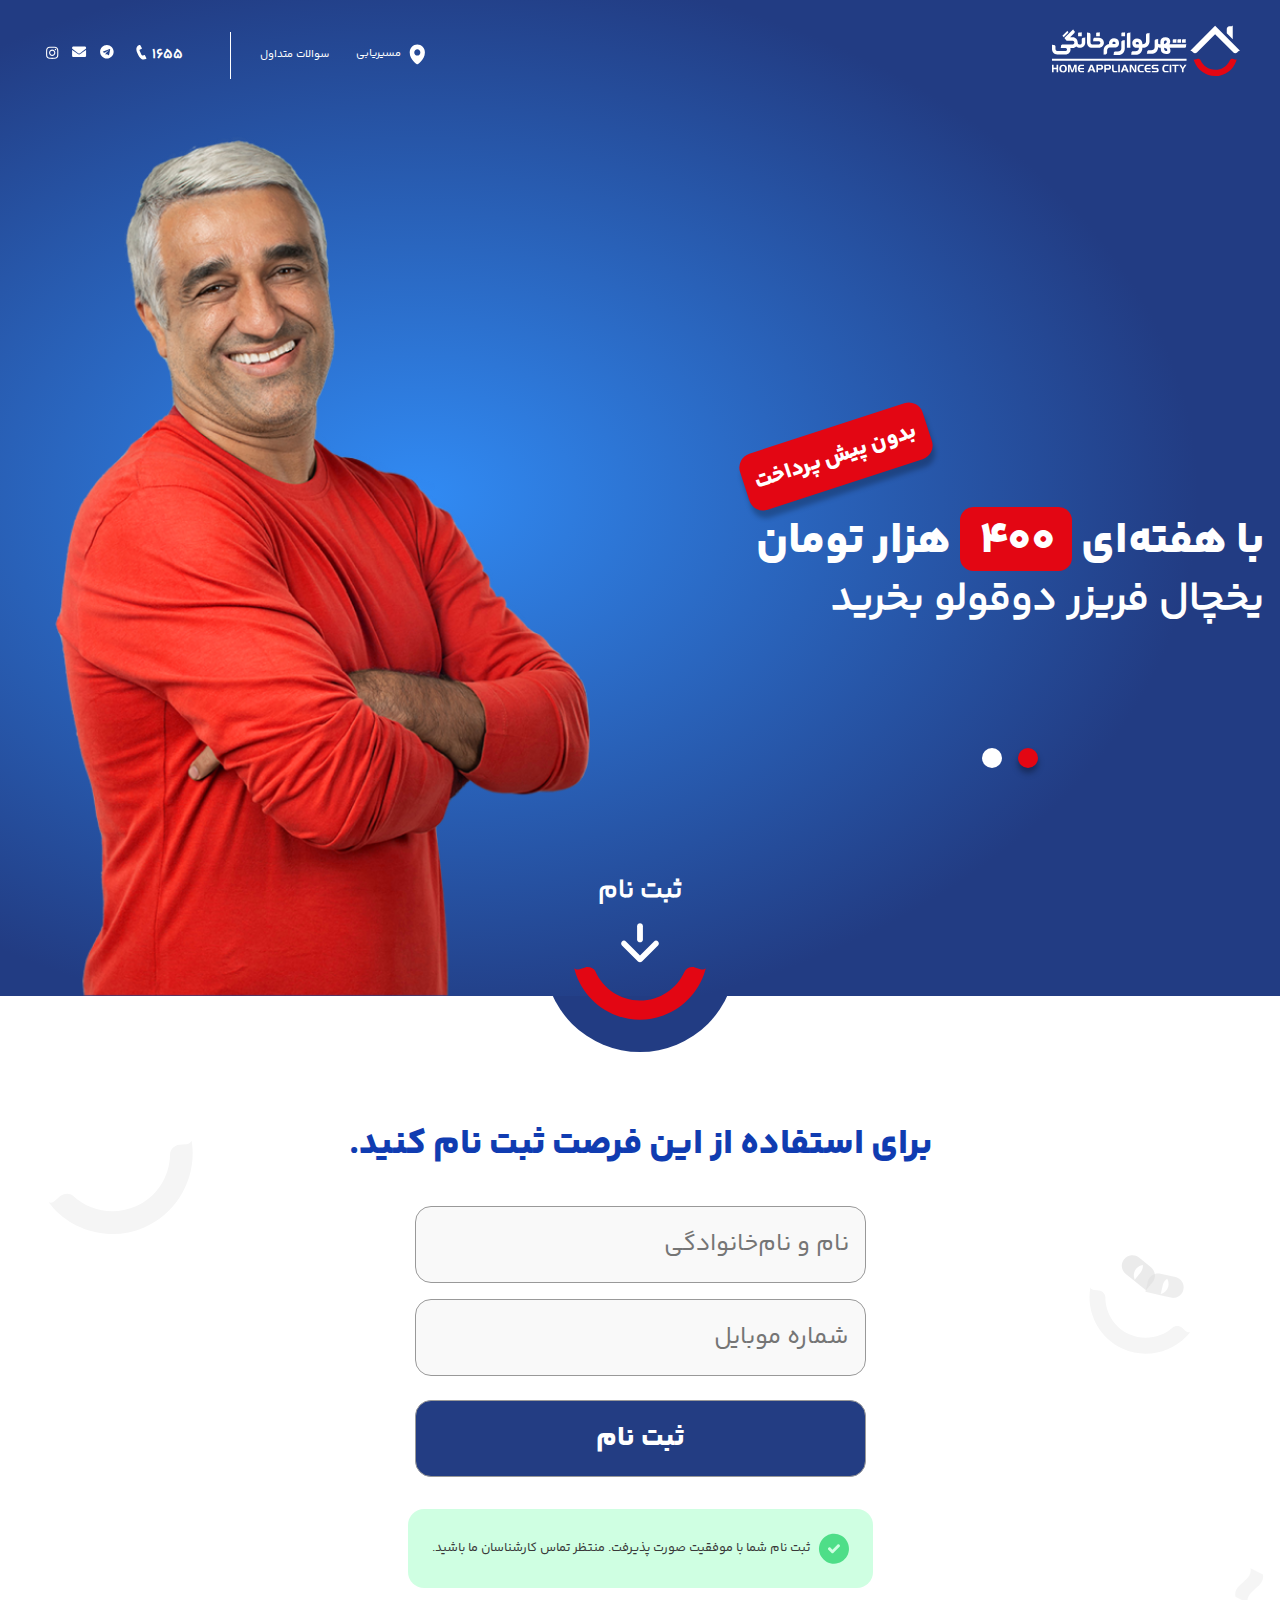
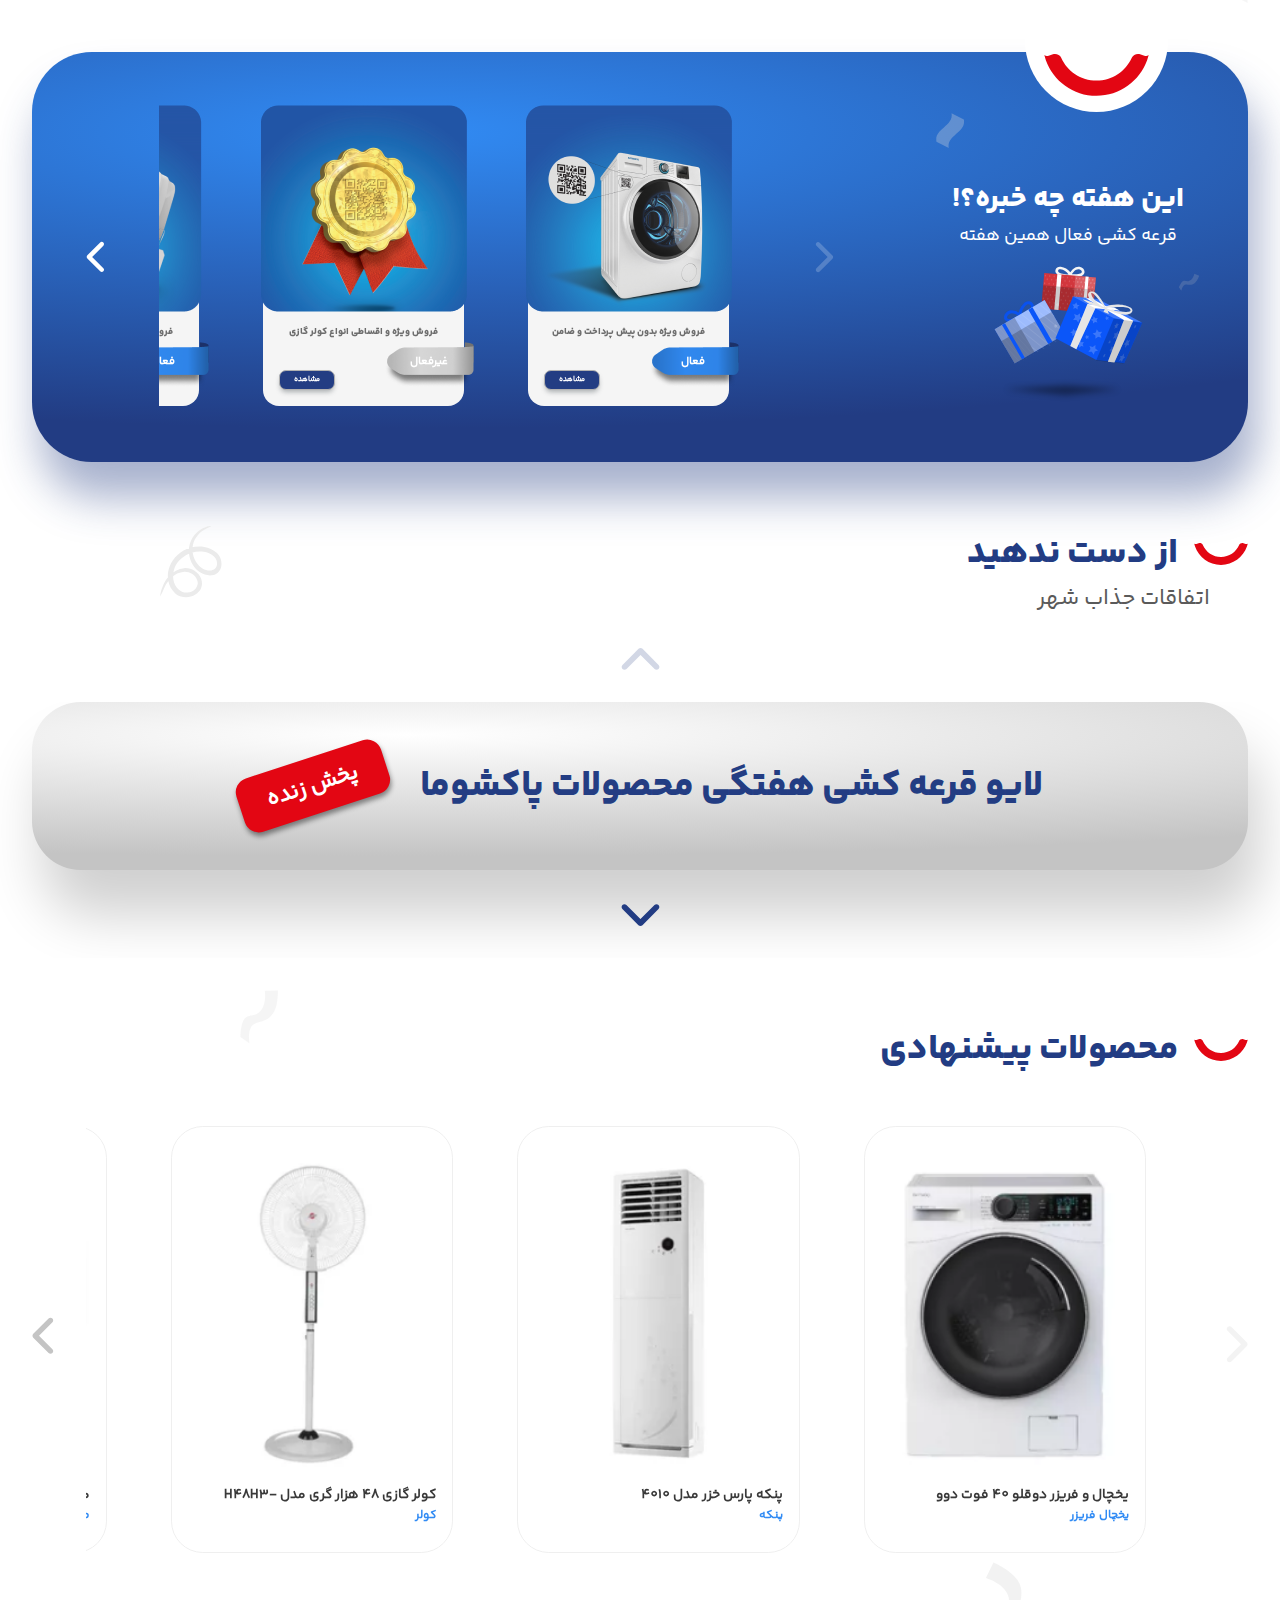
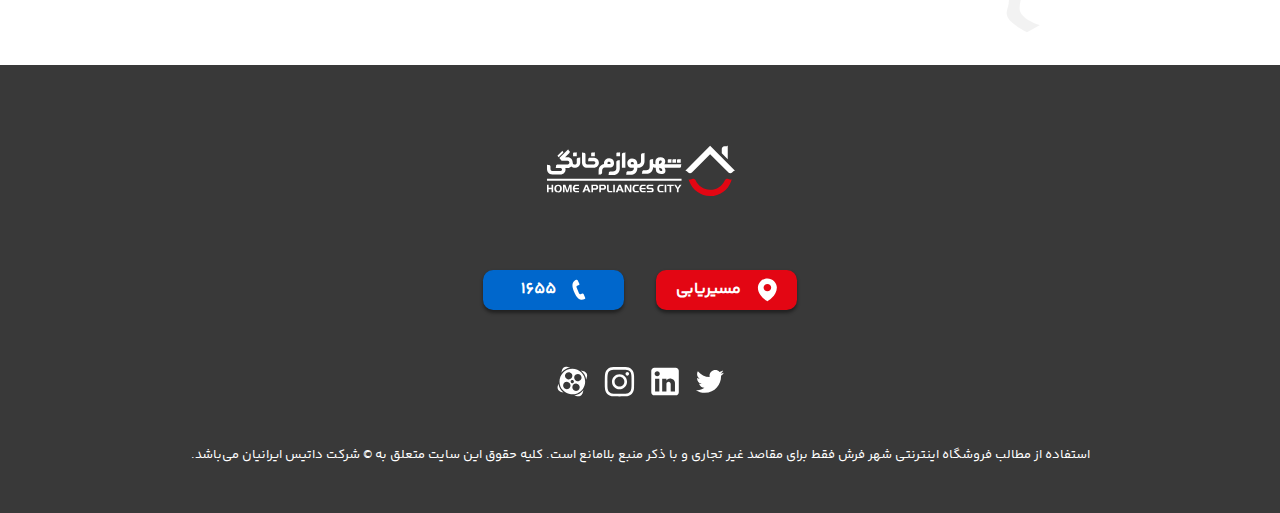
==== commit 1dd50720: "bug fix" ====
--- a/index.html
+++ b/index.html
@@ -13,13 +13,13 @@
       <section class="section__1__container">
         <header>
           <div>
-            <img src="../assets/icons/logo.svg" alt="شهر فرش" />
+            <img src="./assets/icons/logo.svg" alt="شهر فرش" />
           </div>
           <div class="nav">
             <ul class="nav__menus">
               <li>
                 <a href="" class="nav__menus__route">
-                  <img src="../assets/icons/location.svg" />
+                  <img src="./assets/icons/location.svg" />
                   <span> مسیریابی </span>
                 </a>
               </li>
@@ -31,23 +31,23 @@
               <li class="nav__links--tel">
                 <a href="tel:1655">
                   <span>۱۶۵۵</span>
-                  <img src="../assets/icons/phone.svg" alt="phone" />
+                  <img src="./assets/icons/phone.svg" alt="phone" />
                 </a>
               </li>
               <div>
                 <li class="">
                   <a href="">
-                    <img src="../assets/icons/telegram.svg" alt="telegram" />
+                    <img src="./assets/icons/telegram.svg" alt="telegram" />
                   </a>
                 </li>
                 <li class="nav__links--email">
                   <a href="">
-                    <img src="../assets/icons/envelope.svg" alt="email" />
+                    <img src="./assets/icons/envelope.svg" alt="email" />
                   </a>
                 </li>
                 <li>
                   <a href="">
-                    <img src="../assets/icons/instagram.svg" alt="instagram" />
+                    <img src="./assets/icons/instagram.svg" alt="instagram" />
                   </a>
                 </li>
               </div>
@@ -69,14 +69,14 @@
             <div id="indicator-container"></div>
           </div>
           <!-- <div class="section__1__image">
-            <img src="../assets/images/freezer.png" alt="فرش" />
+            <img src="./assets/images/freezer.png" alt="فرش" />
           </div> -->
           <div class="content">
             <!-- <i data-action="left" class="btn-chevron left bx bx-chevron-left"> <= </i> -->
             <div class="slider">
-              <img class="slider-image" src="../assets/images/pejman.png" />
-
-              <img class="slider-image" src="../assets/images/pejman.png" />
+              <img class="slider-image" src="./assets/images/pejman.png" />
+
+              <img class="slider-image" src="./assets/images/pejman.png" />
             </div>
             <!-- <i data-action="right" class="btn-chevron right bx bx-chevron-right">=></i> -->
           </div>
@@ -85,9 +85,9 @@
           <div class="scrollIcon__stuff">
             <span>ثبت نام</span>
             <span id="scrollIcon">
-              <img src="../assets/icons/arrow-down.svg" />
+              <img src="./assets/icons/arrow-down.svg" />
             </span>
-            <img class="curveIcon" src="../assets/icons/curve.svg" />
+            <img class="curveIcon" src="./assets/icons/curve.svg" />
           </div>
           <!-- <div class="bubble bubble1"></div> -->
           <!-- <div class="bubble bubble2"></div> -->
@@ -95,18 +95,18 @@
           <!-- <div class="bubble bubble4"></div> -->
           <!-- <img
             class="float gift gift1"
-            src="../assets/images/git.svg"
+            src="./assets/images/git.svg"
             alt="gift"
           /> -->
           <!-- <img
             class="float gift gift2"
-            src="../assets/images/git2.svg"
+            src="./assets/images/git2.svg"
             alt="gift"
           /> -->
         </div>
       </section>
       <section class="section__2">
-        <!-- <img class="section__2__notch" src="../assets/images/section2-bg.png" /> -->
+        <!-- <img class="section__2__notch" src="./assets/images/section2-bg.png" /> -->
         <div class="section__2__title"></div>
         <form class="section__2__form">
           <!-- <div class="bubble bubble2"></div>
@@ -114,17 +114,20 @@
           <div class="bubble bubble4"></div> -->
           <img
             class="floating_stuff floating_stuff1"
-            src="../assets/images/floating_stuff6.svg"
+            src="./assets/images/floating_stuff6.svg"
             alt="floating_stuff"
           />
-          <img
-            class="floating_stuff floating_stuff2"
-            src="../assets/images/floating_stuff7.svg"
-            alt="floating_stuff"
-          />
+
+          <object
+            class="floating_stuff2 animated_svg"
+            type="image/svg+xml"
+            data="./assets/images/floating_stuff7.svg"
+          >
+            <img src="./assets/images/floating_stuff7.svg" />
+          </object>
           <img
             class="floating_stuff floating_stuff3"
-            src="../assets/images/floating_stuff4.svg"
+            src="./assets/images/floating_stuff4.svg"
             alt="floating_stuff"
           />
 
@@ -144,7 +147,7 @@
             <button type="submit">ثبت نام</button>
           </div>
           <div class="message message--success">
-            <img class="message__icon" src="../assets/icons/check.svg" />
+            <img class="message__icon" src="./assets/icons/check.svg" />
             <span class="message__text">
               ثبت نام شما با موفقیت صورت پذیرفت. منتظر تماس کارشناسان ما باشید.
             </span>
@@ -160,16 +163,16 @@
           <div class="horizenScroll__container__title">
             <img
               class="floating_stuff floating_stuff2"
-              src="../assets/images/floating_stuff3.svg"
+              src="./assets/images/floating_stuff3.svg"
               alt="floating_stuff"
             />
             <img
               class="floating_stuff floating_stuff1"
-              src="../assets/images/floating_stuff4.svg"
+              src="./assets/images/floating_stuff4.svg"
               alt="floating_stuff"
             />
             <span class="horizenScroll__container__title__curve">
-              <img class="" src="../assets/icons/curve.svg" />
+              <img class="" src="./assets/icons/curve.svg" />
             </span>
             <span class="horizenScroll__container__title__main"
               >این هفته چه خبره؟!</span
@@ -179,172 +182,191 @@
             >
             <img
               class="horizenScroll__container__title__image"
-              src="../assets/images/gifts.svg"
+              src="./assets/images/gifts.svg"
             />
           </div>
           <div class="horizenScroll__shadow"></div>
+          <div
+            id="horizenScrollArrowRight"
+            class="arrowLeft horizenScrollArrowRight"
+          >
+            <img src="./assets/icons/arrow-left.svg" />
+          </div>
           <div class="horizenScroll">
             <div class="section__cards">
-              <div class="card">
-                <img
-                  class="card__image"
-                  src="../assets/images/cards/card1.png"
-                />
-                <span class="card__text"
-                  >فروش ویژه بدون پیش پرداخت و ضامن
-                </span>
-                <span class="card__status card__status--active">
-                  <span class="card__status__text"> فعال </span>
+              <a href="#">
+                <div class="card">
                   <img
-                    class="card__status__bg"
-                    src="../assets/images/cards/active.png"
+                    class="card__image"
+                    src="./assets/images/cards/card1.png"
                   />
+                  <span class="card__text"
+                    >فروش ویژه بدون پیش پرداخت و ضامن
+                  </span>
+                  <span class="card__status card__status--active">
+                    <span class="card__status__text"> فعال </span>
+                    <img
+                      class="card__status__bg"
+                      src="./assets/images/cards/active.png"
+                    />
+                    <img
+                      class="card__status__bgb"
+                      src="./assets/images/cards/active-b.png"
+                    />
+
+                    <img
+                      class="card__status__shadow"
+                      src="./assets/images/cards/shadow.png"
+                    />
+                  </span>
+                  <button class="card__button">مشاهده</button>
+                </div>
+              </a>
+              <a href="#">
+                <div class="card">
                   <img
-                    class="card__status__bgb"
-                    src="../assets/images/cards/active-b.png"
+                    class="card__image"
+                    src="./assets/images/cards/card2.png"
                   />
-
+                  <span class="card__text"
+                    >فروش ویژه و اقساطی انواع کولر گازی
+                  </span>
+                  <span class="card__status card__status--deactive">
+                    <span class="card__status__text"> غیرفعال </span>
+                    <img
+                      class="card__status__bg"
+                      src="./assets/images/cards/deactive.png"
+                    />
+                    <img
+                      class="card__status__bgb"
+                      src="./assets/images/cards/deactive-b.png"
+                    />
+
+                    <img
+                      class="card__status__shadow"
+                      src="./assets/images/cards/shadow.png"
+                    />
+                  </span>
+                  <button class="card__button">مشاهده</button>
+                </div>
+              </a>
+              <a href="#">
+                <div class="card">
                   <img
-                    class="card__status__shadow"
-                    src="../assets/images/cards/shadow.png"
+                    class="card__image"
+                    src="./assets/images/cards/card3.png"
                   />
-                </span>
-                <button class="card__button">مشاهده</button>
-              </div>
-              <div class="card">
-                <img
-                  class="card__image"
-                  src="../assets/images/cards/card2.png"
-                />
-                <span class="card__text"
-                  >فروش ویژه و اقساطی انواع کولر گازی
-                </span>
-                <span class="card__status card__status--deactive">
-                  <span class="card__status__text"> غیرفعال </span>
+                  <span class="card__text"
+                    >فروش ویژه و اقساطی انواع کولر گازی
+                  </span>
+                  <span class="card__status card__status--active">
+                    <span class="card__status__text"> فعال </span>
+                    <img
+                      class="card__status__bg"
+                      src="./assets/images/cards/active.png"
+                    />
+                    <img
+                      class="card__status__bgb"
+                      src="./assets/images/cards/active-b.png"
+                    />
+
+                    <img
+                      class="card__status__shadow"
+                      src="./assets/images/cards/shadow.png"
+                    />
+                  </span>
+                  <button class="card__button">مشاهده</button>
+                </div>
+              </a>
+              <a href="#">
+                <div class="card">
                   <img
-                    class="card__status__bg"
-                    src="../assets/images/cards/deactive.png"
+                    class="card__image"
+                    src="./assets/images/cards/card1.png"
                   />
+                  <span class="card__text"
+                    >فروش ویژه بدون پیش پرداخت و ضامن
+                  </span>
+                  <span class="card__status card__status--active">
+                    <span class="card__status__text"> فعال </span>
+                    <img
+                      class="card__status__bg"
+                      src="./assets/images/cards/active.png"
+                    />
+                    <img
+                      class="card__status__bgb"
+                      src="./assets/images/cards/active-b.png"
+                    />
+
+                    <img
+                      class="card__status__shadow"
+                      src="./assets/images/cards/shadow.png"
+                    />
+                  </span>
+                  <button class="card__button">مشاهده</button>
+                </div>
+              </a>
+              <a href="#">
+                <div class="card">
                   <img
-                    class="card__status__bgb"
-                    src="../assets/images/cards/deactive-b.png"
+                    class="card__image"
+                    src="./assets/images/cards/card2.png"
                   />
-
+                  <span class="card__text"
+                    >فروش ویژه و اقساطی انواع کولر گازی
+                  </span>
+                  <span class="card__status card__status--deactive">
+                    <span class="card__status__text"> غیرفعال </span>
+                    <img
+                      class="card__status__bg"
+                      src="./assets/images/cards/deactive.png"
+                    />
+                    <img
+                      class="card__status__bgb"
+                      src="./assets/images/cards/deactive-b.png"
+                    />
+
+                    <img
+                      class="card__status__shadow"
+                      src="./assets/images/cards/shadow.png"
+                    />
+                  </span>
+                  <button class="card__button">مشاهده</button>
+                </div></a
+              >
+
+              <a href="#">
+                <div class="card">
                   <img
-                    class="card__status__shadow"
-                    src="../assets/images/cards/shadow.png"
+                    class="card__image"
+                    src="./assets/images/cards/card3.png"
                   />
-                </span>
-                <button class="card__button">مشاهده</button>
-              </div>
-              <div class="card">
-                <img
-                  class="card__image"
-                  src="../assets/images/cards/card3.png"
-                />
-                <span class="card__text"
-                  >فروش ویژه و اقساطی انواع کولر گازی
-                </span>
-                <span class="card__status card__status--active">
-                  <span class="card__status__text"> فعال </span>
-                  <img
-                    class="card__status__bg"
-                    src="../assets/images/cards/active.png"
-                  />
-                  <img
-                    class="card__status__bgb"
-                    src="../assets/images/cards/active-b.png"
-                  />
-
-                  <img
-                    class="card__status__shadow"
-                    src="../assets/images/cards/shadow.png"
-                  />
-                </span>
-                <button class="card__button">مشاهده</button>
-              </div>
-              <div class="card">
-                <img
-                  class="card__image"
-                  src="../assets/images/cards/card1.png"
-                />
-                <span class="card__text"
-                  >فروش ویژه بدون پیش پرداخت و ضامن
-                </span>
-                <span class="card__status card__status--active">
-                  <span class="card__status__text"> فعال </span>
-                  <img
-                    class="card__status__bg"
-                    src="../assets/images/cards/active.png"
-                  />
-                  <img
-                    class="card__status__bgb"
-                    src="../assets/images/cards/active-b.png"
-                  />
-
-                  <img
-                    class="card__status__shadow"
-                    src="../assets/images/cards/shadow.png"
-                  />
-                </span>
-                <button class="card__button">مشاهده</button>
-              </div>
-              <div class="card">
-                <img
-                  class="card__image"
-                  src="../assets/images/cards/card2.png"
-                />
-                <span class="card__text"
-                  >فروش ویژه و اقساطی انواع کولر گازی
-                </span>
-                <span class="card__status card__status--deactive">
-                  <span class="card__status__text"> غیرفعال </span>
-                  <img
-                    class="card__status__bg"
-                    src="../assets/images/cards/deactive.png"
-                  />
-                  <img
-                    class="card__status__bgb"
-                    src="../assets/images/cards/deactive-b.png"
-                  />
-
-                  <img
-                    class="card__status__shadow"
-                    src="../assets/images/cards/shadow.png"
-                  />
-                </span>
-                <button class="card__button">مشاهده</button>
-              </div>
-              <div class="card">
-                <img
-                  class="card__image"
-                  src="../assets/images/cards/card3.png"
-                />
-                <span class="card__text"
-                  >فروش ویژه و اقساطی انواع کولر گازی
-                </span>
-                <span class="card__status card__status--active">
-                  <span class="card__status__text"> فعال </span>
-                  <img
-                    class="card__status__bg"
-                    src="../assets/images/cards/active.png"
-                  />
-                  <img
-                    class="card__status__bgb"
-                    src="../assets/images/cards/active-b.png"
-                  />
-
-                  <img
-                    class="card__status__shadow"
-                    src="../assets/images/cards/shadow.png"
-                  />
-                </span>
-                <button class="card__button">مشاهده</button>
-              </div>
+                  <span class="card__text"
+                    >فروش ویژه و اقساطی انواع کولر گازی
+                  </span>
+                  <span class="card__status card__status--active">
+                    <span class="card__status__text"> فعال </span>
+                    <img
+                      class="card__status__bg"
+                      src="./assets/images/cards/active.png"
+                    />
+                    <img
+                      class="card__status__bgb"
+                      src="./assets/images/cards/active-b.png"
+                    />
+
+                    <img
+                      class="card__status__shadow"
+                      src="./assets/images/cards/shadow.png"
+                    />
+                  </span>
+                  <button class="card__button">مشاهده</button>
+                </div>
+              </a>
             </div>
           </div>
           <div id="horizenScrollArrow" class="arrowLeft">
-            <img src="../assets/icons/arrow-left.svg" />
+            <img src="./assets/icons/arrow-left.svg" />
           </div>
         </div>
       </section>
@@ -353,11 +375,11 @@
         <div class="section__4__title">
           <img
             class="floating_stuff section__4__floating_stuff"
-            src="../assets/images/floating_stuff5.svg"
+            src="./assets/images/floating_stuff5.svg"
             alt="floating_stuff"
           />
           <div class="section__4__title__main">
-            <img src="../assets/icons/curve.svg" />
+            <img src="./assets/icons/curve.svg" />
             <span>از دست ندهید</span>
           </div>
           <div class="section__4__title__sub">اتفاقات جذاب شهر</div>
@@ -366,7 +388,7 @@
           <img
             id="scrollArrowUp"
             class="verticalScrollable__container__arrowUp"
-            src="../assets/icons/scroll-down.svg"
+            src="./assets/icons/scroll-down.svg"
           />
           <div class="verticalScrollable">
             <div class="verticalScrollable__item">
@@ -397,7 +419,7 @@
           <img
             id="scrollArrowDown"
             class="verticalScrollable__container__arrowDown"
-            src="../assets/icons/scroll-down.svg"
+            src="./assets/icons/scroll-down.svg"
           />
         </div>
       </section>
@@ -405,11 +427,11 @@
         <div class="section__4__title">
           <img
             class="floating_stuff section__5__floating_stuff"
-            src="../assets/images/floating_stuff1.svg"
+            src="./assets/images/floating_stuff1.svg"
             alt="floating_stuff"
           />
           <div class="section__4__title__main">
-            <img src="../assets/icons/curve.svg" />
+            <img src="./assets/icons/curve.svg" />
             <span>محصولات پیشنهادی</span>
           </div>
           <div class="section__4__title__sub"></div>
@@ -417,78 +439,84 @@
         <div class="products__container">
           <img
             class="floating_stuff section__5__floating_stuff1"
-            src="../assets/images/floating_stuff2.svg"
+            src="./assets/images/floating_stuff2.svg"
             alt="floating_stuff"
           />
+          <div
+            id="horizenScrollArrow2Right"
+            class="products__container__arrow products__container__arrowRight"
+          >
+            <img src="./assets/icons/arrow-left-gray.svg" />
+          </div>
           <div class="products_scroll">
-            <div class="product">
-              <img src="../assets/images/product1.png" />
+            <a href="#" class="product">
+              <img src="./assets/images/product1.png" />
+              <span>یخچال و فریزر دوقلو 40 فوت دوو</span>
+              <em href="#">یخچال فریزر</em>
+            </a>
+            <a href="#" class="product">
+              <img src="./assets/images/product2.png" />
+              <span>پنکه پارس خزر مدل 4010</span>
+              <em href="#">پنکه </em>
+            </a>
+            <a href="#" class="product">
+              <img src="./assets/images/product3.png" />
+              <span>کولر گازی 48 هزار گری مدل -H48H3 </span>
+              <em href="#">کولر </em>
+            </a>
+            <a href="#" class="product">
+              <img src="./assets/images/product4.png" />
+              <span>ماشین لباسشویی دوو مدل DWK-9000C</span>
+              <em href="#">ماشین لباسشویی </em>
+            </a>
+            <a href="#" class="product">
+              <img src="./assets/images/product1.png" />
               <span>یخچال و فریزر دوقلو 40 فوت دوو</span>
               <a href="#">یخچال فریزر</a>
-            </div>
-            <div class="product">
-              <img src="../assets/images/product2.png" />
+            </a>
+            <a href="#" class="product">
+              <img src="./assets/images/product2.png" />
               <span>پنکه پارس خزر مدل 4010</span>
-              <a href="#">پنکه </a>
-            </div>
-            <div class="product">
-              <img src="../assets/images/product3.png" />
+              <em href="#">پنکه </em>
+            </a>
+            <a href="#" class="product">
+              <img src="./assets/images/product3.png" />
               <span>کولر گازی 48 هزار گری مدل -H48H3 </span>
-              <a href="#">کولر </a>
-            </div>
-            <div class="product">
-              <img src="../assets/images/product4.png" />
+              <em href="#">کولر </em>
+            </a>
+            <a href="#" class="product">
+              <img src="./assets/images/product4.png" />
               <span>ماشین لباسشویی دوو مدل DWK-9000C</span>
-              <a href="#">ماشین لباسشویی </a>
-            </div>
-            <div class="product">
-              <img src="../assets/images/product1.png" />
-              <span>یخچال و فریزر دوقلو 40 فوت دوو</span>
-              <a href="#">یخچال فریزر</a>
-            </div>
-            <div class="product">
-              <img src="../assets/images/product2.png" />
-              <span>پنکه پارس خزر مدل 4010</span>
-              <a href="#">پنکه </a>
-            </div>
-            <div class="product">
-              <img src="../assets/images/product3.png" />
-              <span>کولر گازی 48 هزار گری مدل -H48H3 </span>
-              <a href="#">کولر </a>
-            </div>
-            <div class="product">
-              <img src="../assets/images/product4.png" />
-              <span>ماشین لباسشویی دوو مدل DWK-9000C</span>
-              <a href="#">ماشین لباسشویی </a>
-            </div>
+              <em href="#">ماشین لباسشویی </em>
+            </a>
           </div>
           <div id="horizenScrollArrow2" class="products__container__arrow">
-            <img src="../assets/icons/arrow-left-gray.svg" />
+            <img src="./assets/icons/arrow-left-gray.svg" />
           </div>
         </div>
       </section>
     </main>
 
     <footer>
-      <!-- <img class="footer__notch" src="../assets/images/footer-bg.png" /> -->
+      <!-- <img class="footer__notch" src="./assets/images/footer-bg.png" /> -->
 
       <div class="footer__container">
-        <img class="footer__logo" src="../assets/icons/logo.svg" alt="شهرفرش" />
+        <img class="footer__logo" src="./assets/icons/logo.svg" alt="شهرفرش" />
         <div class="footer__buttons">
           <span class="footer__button footer__button--red">
-            <img src="../assets/icons/location.svg" />
+            <img src="./assets/icons/location.svg" />
             <span>مسیریابی</span>
           </span>
           <span class="footer__button footer__button--blue">
-            <img src="../assets/icons/phone.svg" />
+            <img src="./assets/icons/phone.svg" />
             <span>1655</span>
           </span>
         </div>
         <div class="footer_socials">
-          <a href="#"><img src="../assets/icons/twiter.svg" /></a>
-          <a href="#"><img src="../assets/icons/linkedin.svg" /></a>
-          <a href="#"><img src="../assets/icons/instagram2.svg" /></a>
-          <a href="#"><img src="../assets/icons/aparat.svg" /></a>
+          <a href="#"><img src="./assets/icons/twiter.svg" /></a>
+          <a href="#"><img src="./assets/icons/linkedin.svg" /></a>
+          <a href="#"><img src="./assets/icons/instagram2.svg" /></a>
+          <a href="#"><img src="./assets/icons/aparat.svg" /></a>
         </div>
         <div class="copyRight">
           استفاده از مطالب فروشگاه اینترنتی شهر فرش فقط برای مقاصد غیر تجاری و
--- a/css/style.css
+++ b/css/style.css
@@ -238,7 +238,7 @@
 }
 
 .section__1__counter .section__1__image {
-  max-width: 400px;
+  max-width: 375px;
   margin: 0;
 }
 
@@ -507,7 +507,7 @@
   background-position: center;
   background-repeat: no-repeat;
   width: 1rem;
-  height: 2.5rem;
+  height: 2.555rem;
 }
 
 /* .image-shadow {
@@ -787,6 +787,13 @@
     rgba(34, 60, 131, 0.4);
 }
 
+.horizenScrollArrowRight {
+  /* cursor: pointer;
+  width: 4rem; */
+  transform: rotate(180deg);
+  opacity: 0.2;
+}
+
 .horizenScroll__container__title {
   display: flex;
   flex-direction: column;
@@ -1051,6 +1058,11 @@
   cursor: pointer;
 }
 
+.products__container__arrowRight {
+  transform: rotate(180deg);
+  opacity: 0.2;
+}
+
 .product img {
   padding-bottom: 1rem;
   height: auto;
@@ -1064,7 +1076,8 @@
   font-weight: 700;
   line-height: normal;
 }
-.product a {
+.product em {
+  /* border: 1px solid green; */
   color: #318bf4;
   text-align: right;
   font-size: 0.739rem;
@@ -1166,6 +1179,13 @@
 
 /* end footer */
 
+.animated_svg {
+  border-radius: 50%;
+  position: absolute;
+  width: 10rem;
+  height: 10rem;
+}
+
 /* animations */
 @keyframes scrollIconAnimation {
   0% {
@@ -1305,12 +1325,14 @@
     /* height: auto; */
     min-width: unset;
   }
-  .arrowLeft {
+  .arrowLeft,
+  .horizenScrollArrowRight {
     display: none !important;
   }
   .horizenScroll__container {
     flex-direction: column;
     margin-top: 2rem;
+    border-radius: 2.25rem;
   }
 
   .section__1__desc__sm > span:first-child {
@@ -1385,6 +1407,7 @@
   .section__2 .floating_stuff1 {
     left: 3rem;
     top: -3rem;
+    width: 5rem;
   }
   .section__2 .floating_stuff2 {
     bottom: -3rem;
@@ -1550,9 +1573,40 @@
     left: 10rem;
     opacity: 0.4;
   }
+  .section__2__form__inputs {
+    padding: 0 3rem;
+  }
+  .section__2__form__inputs input {
+    height: 3.16469rem;
+    border-radius: 0.6rem;
+    font-size: 0.98638rem;
+  }
+  .section__2__form__inputs button {
+    height: 3.16469rem;
+    border-radius: 0.65763rem;
+    font-size: 1.15081rem;
+  }
+  .product {
+    width: 12.90294rem;
+    height: 19.51025rem;
+    border-radius: 1rem;
+    padding: 1.5rem 1rem;
+  }
+  .product img {
+    padding-bottom: 0.5rem;
+  }
+  .product span {
+    font-size: 0.7rem;
+  }
+  .product em {
+    font-size: 0.6rem;
+  }
 }
 
 @media only screen and (max-width: 500px) {
+  .products__container__arrow {
+    margin: 1rem;
+  }
   .verticalScrollable {
     height: 17rem;
   }
@@ -1645,9 +1699,15 @@
   }
   .verticalScrollable__item__text {
     font-size: 1.6rem;
+    width: 100%;
   }
   .verticalScrollable__item__tag {
     margin-right: 0.5rem;
+    /* width: 25%; */
+  }
+  .verticalScrollable__item {
+    padding-left: 1rem;
+    border-radius: 2.25rem;
   }
   .section__1__desc button {
     margin: 0.6rem;
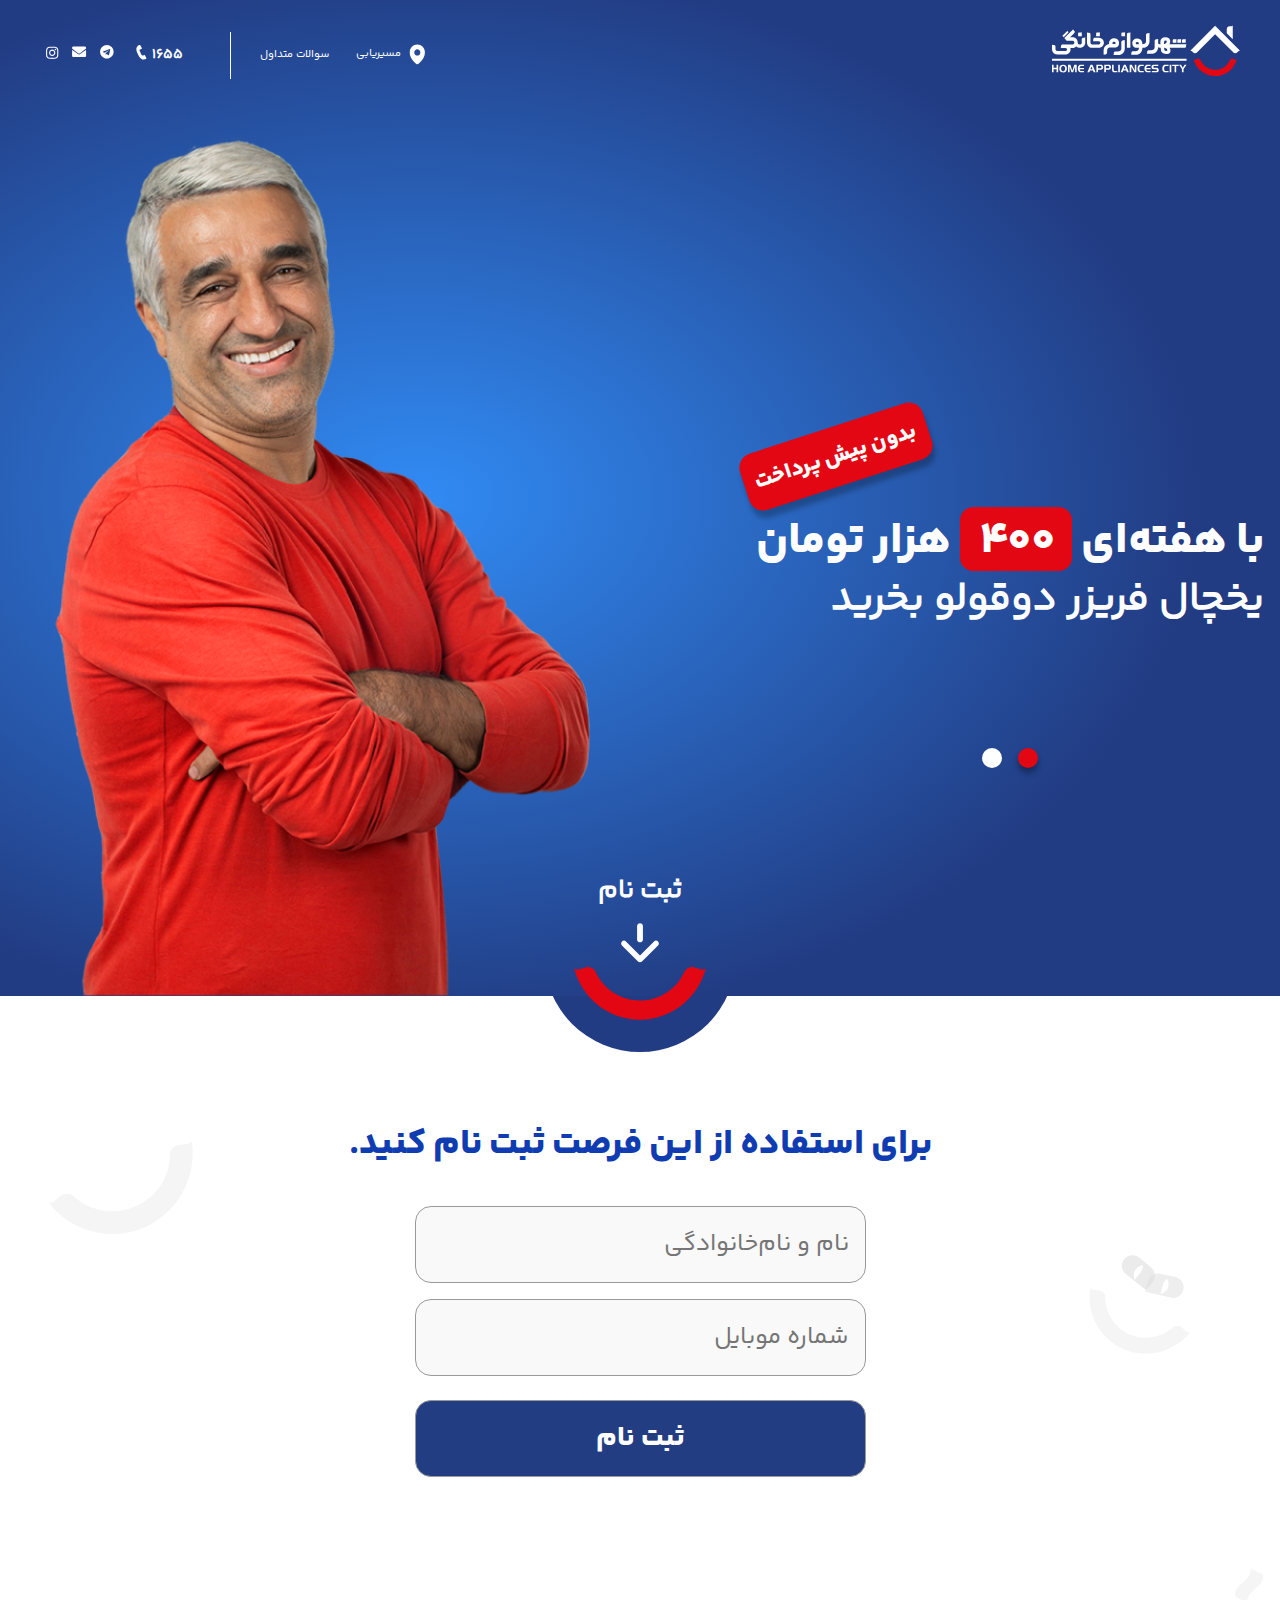
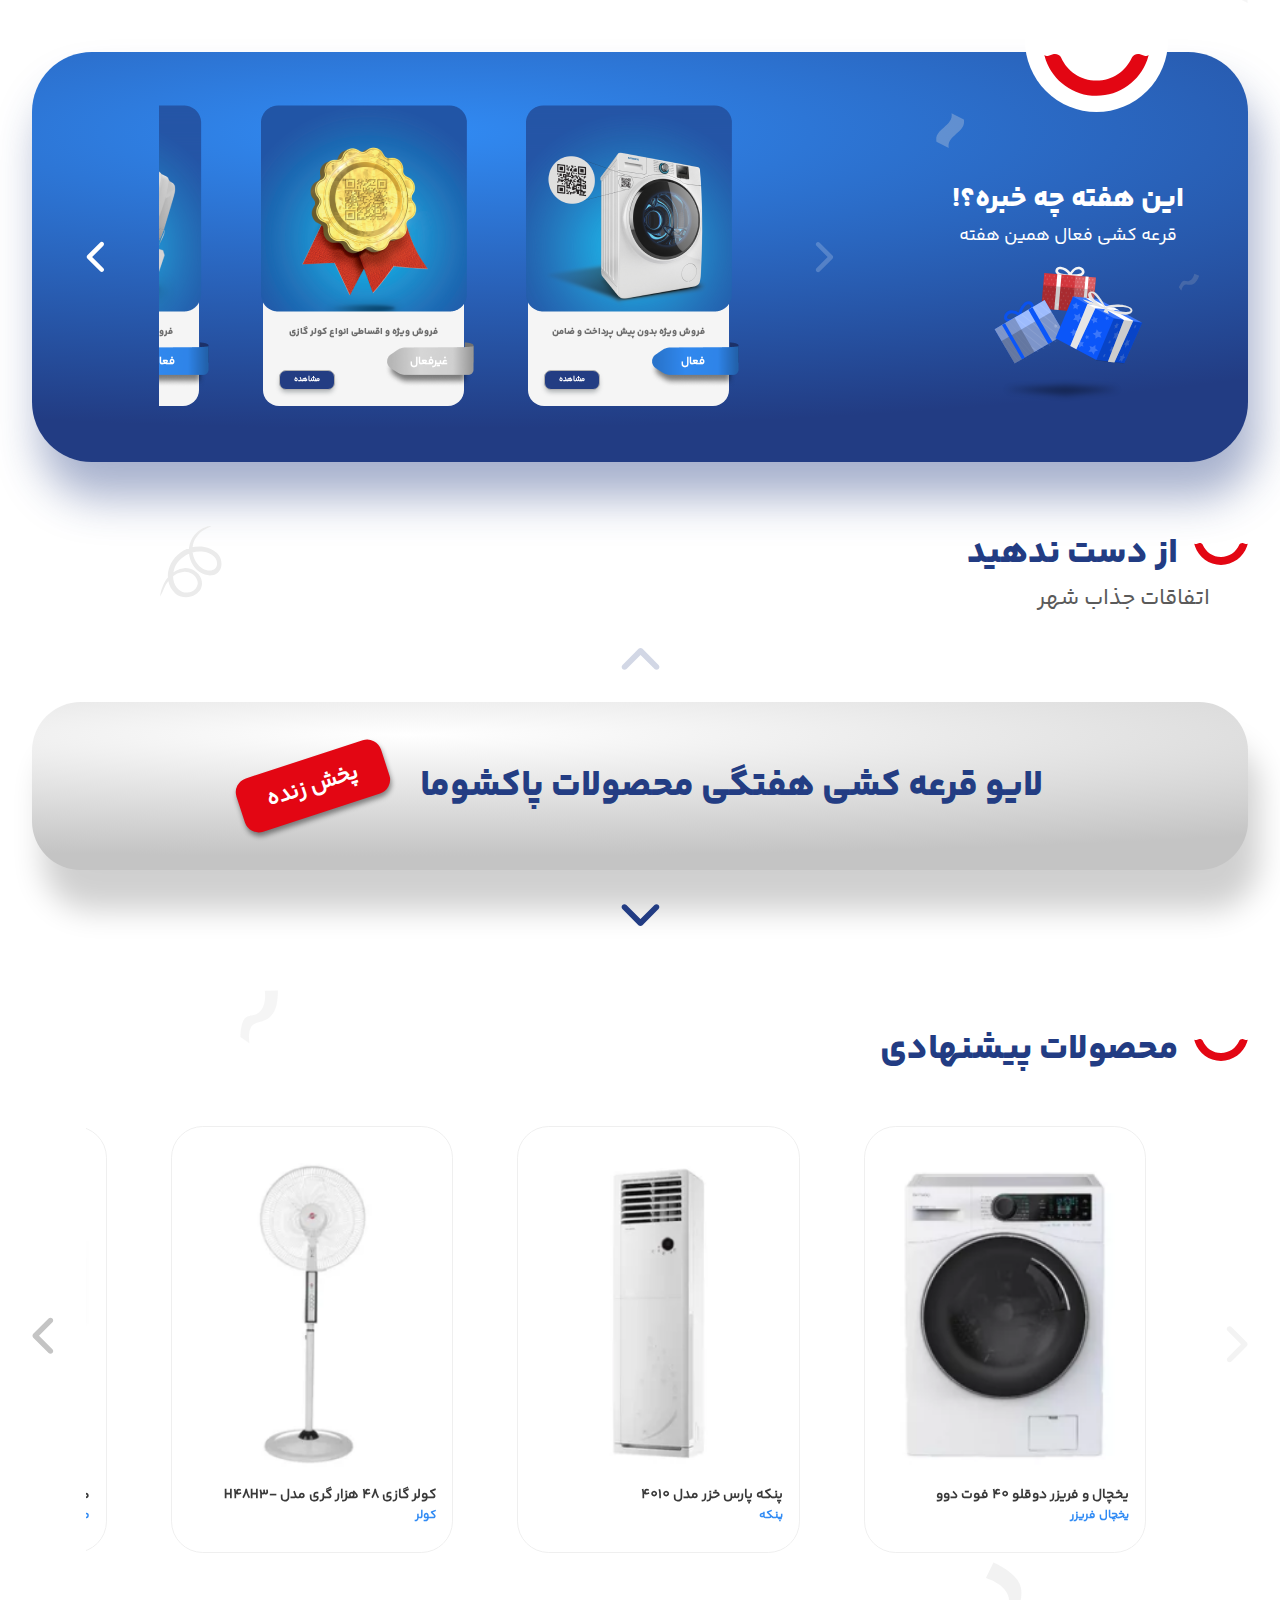
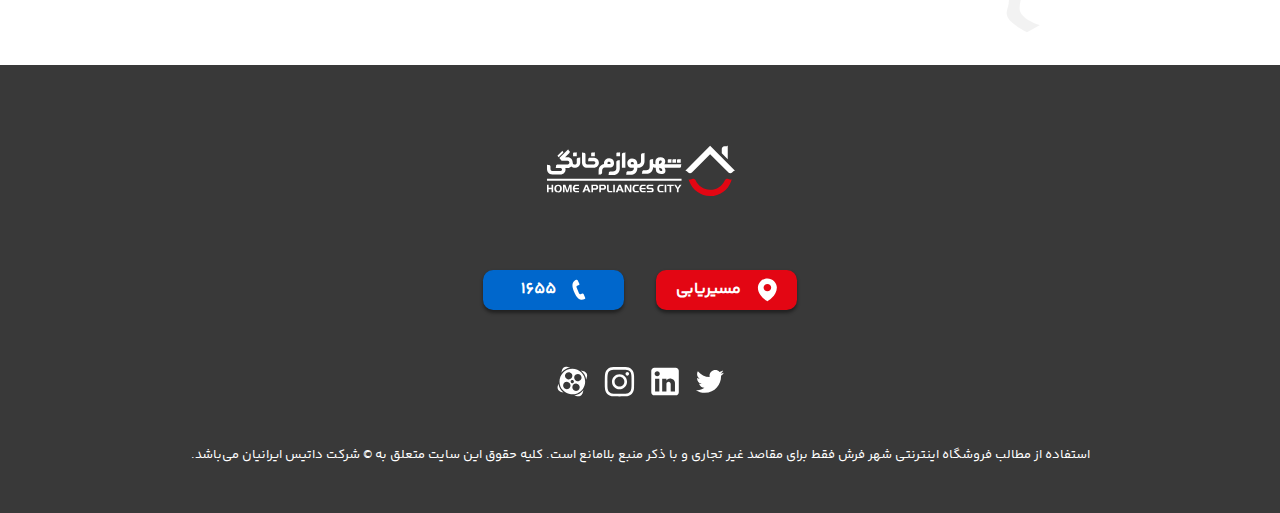
==== commit f4844511: "bug fix" ====
--- a/index.html
+++ b/index.html
@@ -108,7 +108,7 @@
       <section class="section__2">
         <!-- <img class="section__2__notch" src="./assets/images/section2-bg.png" /> -->
         <div class="section__2__title"></div>
-        <form class="section__2__form">
+        <form class="section__2__form" novalidate onsubmit="return submitForm(event)">
           <!-- <div class="bubble bubble2"></div>
           <div class="bubble bubble3"></div>
           <div class="bubble bubble4"></div> -->
@@ -134,19 +134,24 @@
           <div class="section__2__form__title">
             برای استفاده از این فرصت ثبت نام کنید.
           </div>
-          <div class="section__2__form__inputs">
-            <input placeholder="نام و نام‌خانوادگی" name="name" />
+          <div id="signUpForm" class="section__2__form__inputs">
+            <input
+              placeholder="نام و نام‌خانوادگی"
+              name="name"
+              id="nameInput"
+            />
             <input
               placeholder="شماره موبایل"
               inputmode="numeric"
               name="mobile"
               maxlength="11"
               pattern="\d"
-              id="numberonly"
+              id="phoneInput"
+              required="false"
             />
             <button type="submit">ثبت نام</button>
           </div>
-          <div class="message message--success">
+          <div id="successMessage" class="message message--success">
             <img class="message__icon" src="./assets/icons/check.svg" />
             <span class="message__text">
               ثبت نام شما با موفقیت صورت پذیرفت. منتظر تماس کارشناسان ما باشید.
--- a/css/style.css
+++ b/css/style.css
@@ -577,6 +577,7 @@
   align-items: center;
   max-width: 100vw;
   padding: 0 1rem;
+  width: 100%;
 }
 
 .section__2__form__inputs input {
@@ -628,6 +629,7 @@
   padding: 1.5rem;
   border-radius: 1rem;
   display: flex;
+  visibility: hidden;
   justify-content: flex-start;
   align-items: center;
   max-width: 500px;
@@ -936,7 +938,7 @@
       #c4c4c4 100%
     ),
     #d9d9d9;
-  box-shadow: 11px 45px 55px 0px rgba(0, 0, 0, 0.19);
+  box-shadow: 11px 40px 30px 0px rgba(0, 0, 0, 0.19);
   display: flex;
   justify-content: center;
   align-items: center;
@@ -1530,6 +1532,7 @@
   }
   .verticalScrollable__item {
     padding: 2rem 2rem;
+    border-radius: 2.25rem;
   }
   .verticalScrollable {
     height: 16rem;
@@ -1623,6 +1626,15 @@
   }
   .counter__label {
     bottom: -2.2rem;
+  }
+  .section__2__form__title {
+    text-align: center;
+    font-size: 1.2rem;
+    padding: 0 1rem;
+  }
+  .verticalScrollable__item__text {
+    font-size: 1.6rem;
+    width: 100%;
   }
 }
 
@@ -1692,7 +1704,7 @@
   .section__1 {
     flex-direction: column-reverse;
     justify-content: flex-end;
-    margin-bottom: 8rem;
+    margin-bottom: 0rem;
   }
   .verticalScrollable {
     height: 17rem;
@@ -1711,11 +1723,11 @@
   }
   .section__1__desc button {
     margin: 0.6rem;
-    height: 3.6rem;
+    height: 2.6rem;
     width: 8rem;
     border-radius: 0.5rem;
-    font-size: 1.5rem;
-    margin-top: 1.5rem;
+    font-size: 1.3rem;
+    margin-top: 1.3rem;
   }
   #counter > span > span {
     font-size: 2rem;
@@ -1744,7 +1756,19 @@
     border-radius: 0.2rem;
     margin: 0.2rem;
   }
-}
-
-@media only screen and (max-width: 320px) {
-}
+  .section__2__form__title {
+    text-align: center;
+    font-size: 1rem;
+    padding: 0 1rem;
+  }
+  .verticalScrollable {
+    height: 16.8rem;
+  }
+}
+
+@media only screen and (max-width: 370px) {
+  .verticalScrollable__item__text {
+    font-size: 1.4rem;
+    width: 100%;
+  }
+}
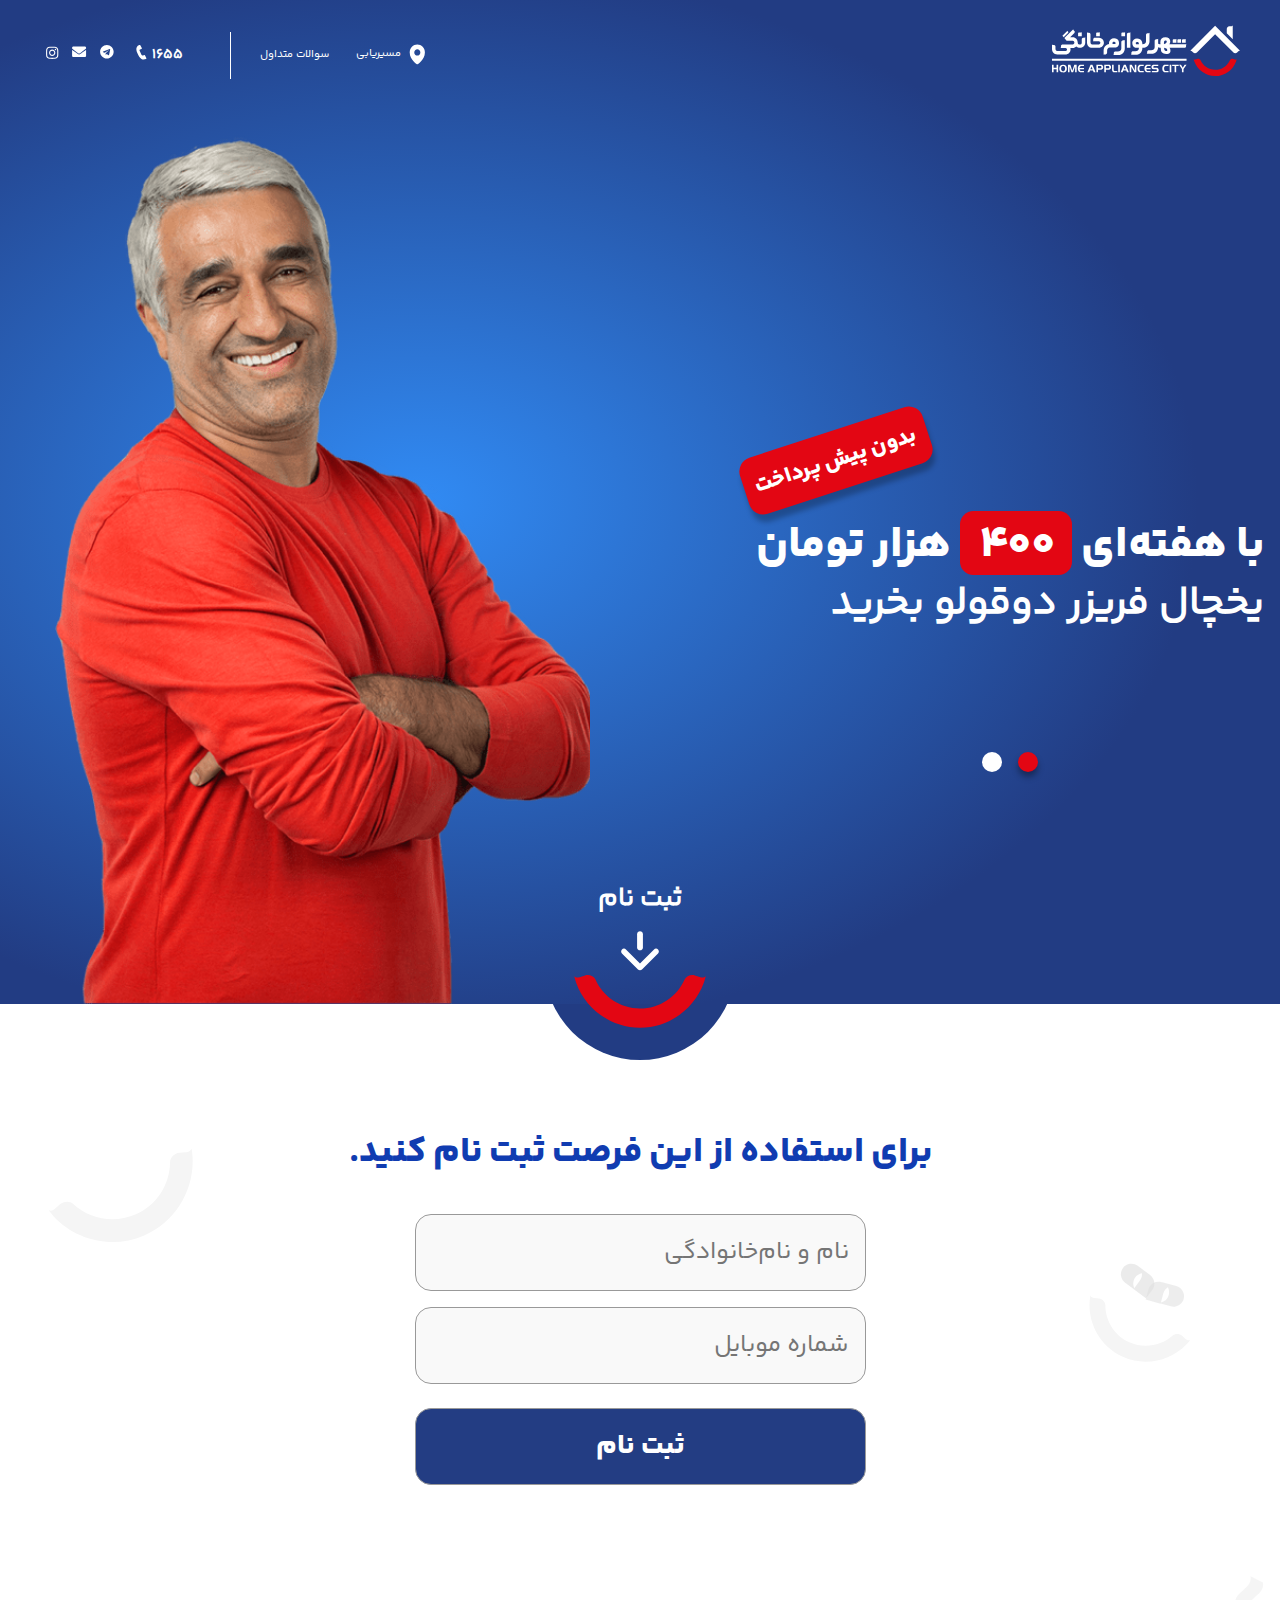
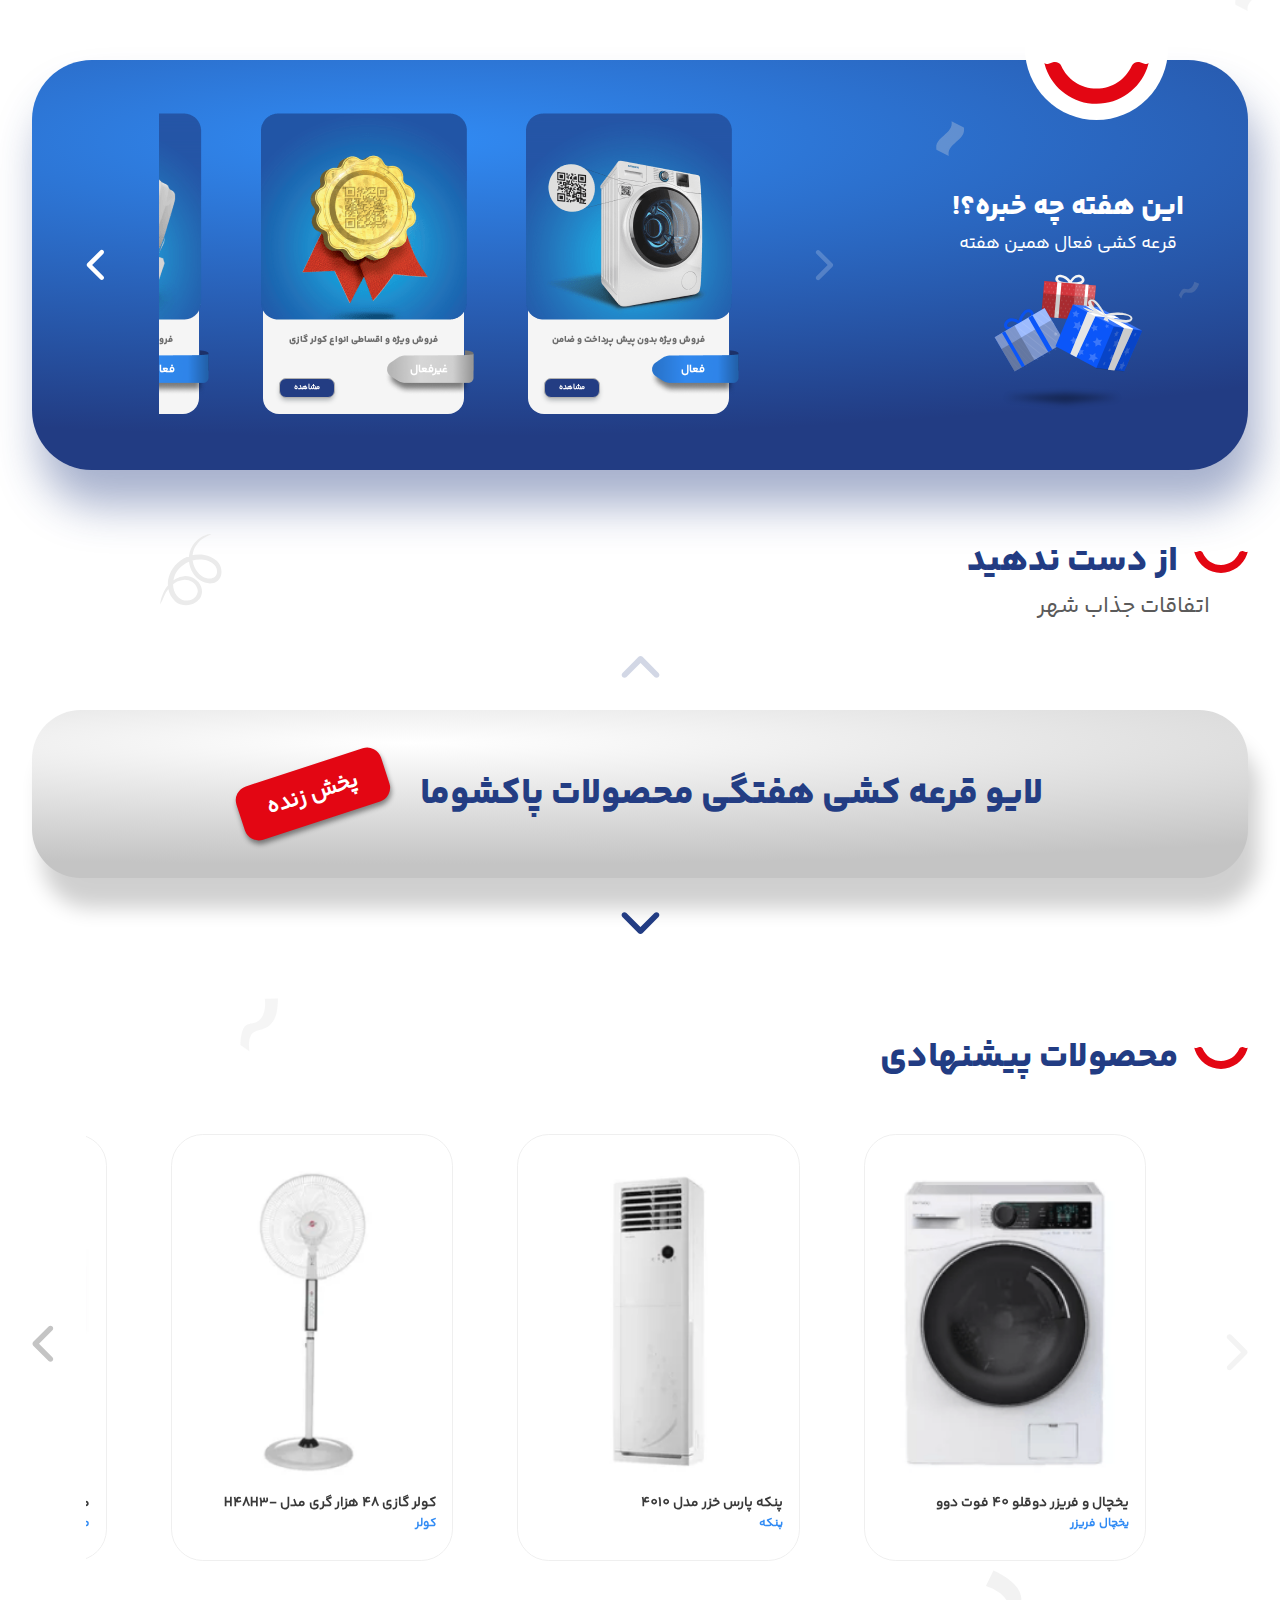
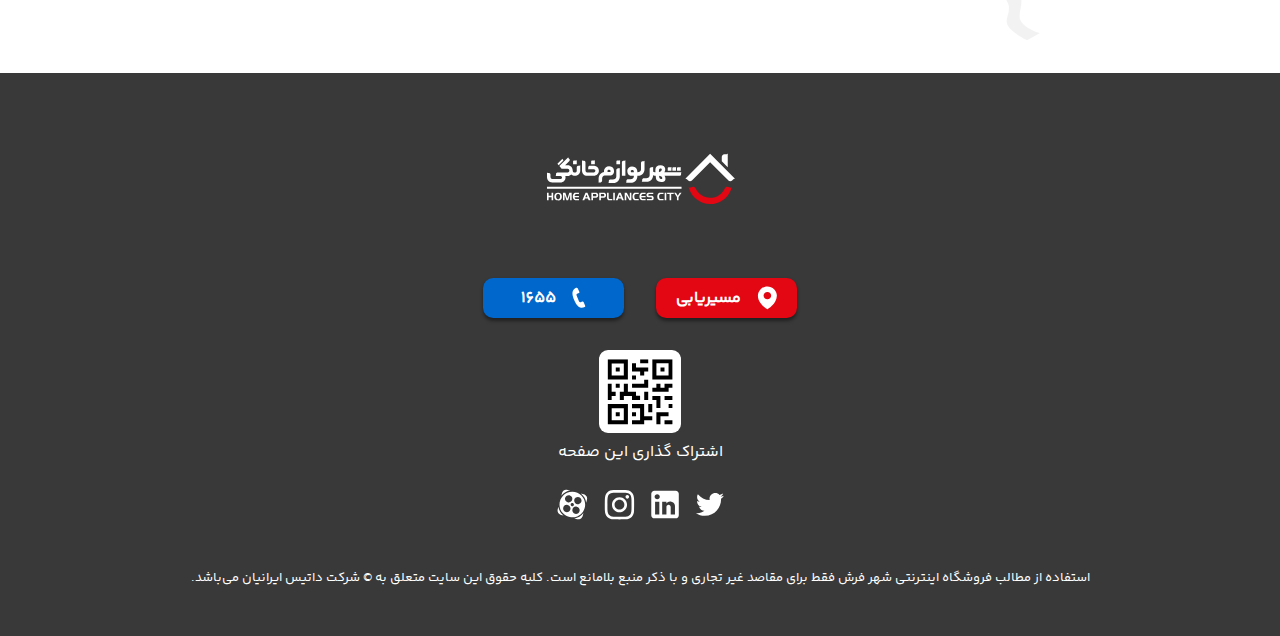
==== commit 87db0f1e: "add validate" ====
--- a/index.html
+++ b/index.html
@@ -76,7 +76,7 @@
             <div class="slider">
               <img class="slider-image" src="./assets/images/pejman.png" />
 
-              <img class="slider-image" src="./assets/images/pejman.png" />
+              <img class="slider-image" src="./assets/images/pejman1.png" />
             </div>
             <!-- <i data-action="right" class="btn-chevron right bx bx-chevron-right">=></i> -->
           </div>
@@ -108,7 +108,11 @@
       <section class="section__2">
         <!-- <img class="section__2__notch" src="./assets/images/section2-bg.png" /> -->
         <div class="section__2__title"></div>
-        <form class="section__2__form" novalidate onsubmit="return submitForm(event)">
+        <form
+          class="section__2__form"
+          novalidate
+          onsubmit="return submitForm(event)"
+        >
           <!-- <div class="bubble bubble2"></div>
           <div class="bubble bubble3"></div>
           <div class="bubble bubble4"></div> -->
@@ -135,10 +139,23 @@
             برای استفاده از این فرصت ثبت نام کنید.
           </div>
           <div id="signUpForm" class="section__2__form__inputs">
+            <span
+              id="nameValidateError"
+              class="validate__error validate__error--name"
+            >
+              نام خود را به فارسی بنویسید
+            </span>
+            <span
+              id="phoneValidateError"
+              class="validate__error validate__error--phone"
+            >
+              شماره همراه را به درستی وارد نمایید
+            </span>
             <input
               placeholder="نام و نام‌خانوادگی"
               name="name"
               id="nameInput"
+              maxlength="50"
             />
             <input
               placeholder="شماره موبایل"
@@ -147,9 +164,11 @@
               maxlength="11"
               pattern="\d"
               id="phoneInput"
-              required="false"
             />
-            <button type="submit">ثبت نام</button>
+            <button type="submit" id="submitButton">
+              ثبت نام
+              <span id="spinner" class="signupLoding"></span>
+            </button>
           </div>
           <div id="successMessage" class="message message--success">
             <img class="message__icon" src="./assets/icons/check.svg" />
@@ -199,175 +218,166 @@
           </div>
           <div class="horizenScroll">
             <div class="section__cards">
-              <a href="#">
-                <div class="card">
-                  <img
-                    class="card__image"
-                    src="./assets/images/cards/card1.png"
-                  />
-                  <span class="card__text"
-                    >فروش ویژه بدون پیش پرداخت و ضامن
-                  </span>
-                  <span class="card__status card__status--active">
-                    <span class="card__status__text"> فعال </span>
-                    <img
-                      class="card__status__bg"
-                      src="./assets/images/cards/active.png"
-                    />
-                    <img
-                      class="card__status__bgb"
-                      src="./assets/images/cards/active-b.png"
-                    />
-
-                    <img
-                      class="card__status__shadow"
-                      src="./assets/images/cards/shadow.png"
-                    />
-                  </span>
-                  <button class="card__button">مشاهده</button>
-                </div>
-              </a>
-              <a href="#">
-                <div class="card">
-                  <img
-                    class="card__image"
-                    src="./assets/images/cards/card2.png"
-                  />
-                  <span class="card__text"
-                    >فروش ویژه و اقساطی انواع کولر گازی
-                  </span>
-                  <span class="card__status card__status--deactive">
-                    <span class="card__status__text"> غیرفعال </span>
-                    <img
-                      class="card__status__bg"
-                      src="./assets/images/cards/deactive.png"
-                    />
-                    <img
-                      class="card__status__bgb"
-                      src="./assets/images/cards/deactive-b.png"
-                    />
-
-                    <img
-                      class="card__status__shadow"
-                      src="./assets/images/cards/shadow.png"
-                    />
-                  </span>
-                  <button class="card__button">مشاهده</button>
-                </div>
-              </a>
-              <a href="#">
-                <div class="card">
-                  <img
-                    class="card__image"
-                    src="./assets/images/cards/card3.png"
-                  />
-                  <span class="card__text"
-                    >فروش ویژه و اقساطی انواع کولر گازی
-                  </span>
-                  <span class="card__status card__status--active">
-                    <span class="card__status__text"> فعال </span>
-                    <img
-                      class="card__status__bg"
-                      src="./assets/images/cards/active.png"
-                    />
-                    <img
-                      class="card__status__bgb"
-                      src="./assets/images/cards/active-b.png"
-                    />
-
-                    <img
-                      class="card__status__shadow"
-                      src="./assets/images/cards/shadow.png"
-                    />
-                  </span>
-                  <button class="card__button">مشاهده</button>
-                </div>
-              </a>
-              <a href="#">
-                <div class="card">
-                  <img
-                    class="card__image"
-                    src="./assets/images/cards/card1.png"
-                  />
-                  <span class="card__text"
-                    >فروش ویژه بدون پیش پرداخت و ضامن
-                  </span>
-                  <span class="card__status card__status--active">
-                    <span class="card__status__text"> فعال </span>
-                    <img
-                      class="card__status__bg"
-                      src="./assets/images/cards/active.png"
-                    />
-                    <img
-                      class="card__status__bgb"
-                      src="./assets/images/cards/active-b.png"
-                    />
-
-                    <img
-                      class="card__status__shadow"
-                      src="./assets/images/cards/shadow.png"
-                    />
-                  </span>
-                  <button class="card__button">مشاهده</button>
-                </div>
-              </a>
-              <a href="#">
-                <div class="card">
-                  <img
-                    class="card__image"
-                    src="./assets/images/cards/card2.png"
-                  />
-                  <span class="card__text"
-                    >فروش ویژه و اقساطی انواع کولر گازی
-                  </span>
-                  <span class="card__status card__status--deactive">
-                    <span class="card__status__text"> غیرفعال </span>
-                    <img
-                      class="card__status__bg"
-                      src="./assets/images/cards/deactive.png"
-                    />
-                    <img
-                      class="card__status__bgb"
-                      src="./assets/images/cards/deactive-b.png"
-                    />
-
-                    <img
-                      class="card__status__shadow"
-                      src="./assets/images/cards/shadow.png"
-                    />
-                  </span>
-                  <button class="card__button">مشاهده</button>
-                </div></a
-              >
-
-              <a href="#">
-                <div class="card">
-                  <img
-                    class="card__image"
-                    src="./assets/images/cards/card3.png"
-                  />
-                  <span class="card__text"
-                    >فروش ویژه و اقساطی انواع کولر گازی
-                  </span>
-                  <span class="card__status card__status--active">
-                    <span class="card__status__text"> فعال </span>
-                    <img
-                      class="card__status__bg"
-                      src="./assets/images/cards/active.png"
-                    />
-                    <img
-                      class="card__status__bgb"
-                      src="./assets/images/cards/active-b.png"
-                    />
-
-                    <img
-                      class="card__status__shadow"
-                      src="./assets/images/cards/shadow.png"
-                    />
-                  </span>
-                  <button class="card__button">مشاهده</button>
-                </div>
-              </a>
+              <div class="card">
+                <img
+                  class="card__image"
+                  src="./assets/images/cards/card1.png"
+                />
+                <span class="card__text"
+                  >فروش ویژه بدون پیش پرداخت و ضامن
+                </span>
+                <span class="card__status card__status--active">
+                  <span class="card__status__text"> فعال </span>
+                  <img
+                    class="card__status__bg"
+                    src="./assets/images/cards/active.png"
+                  />
+                  <img
+                    class="card__status__bgb"
+                    src="./assets/images/cards/active-b.png"
+                  />
+
+                  <img
+                    class="card__status__shadow"
+                    src="./assets/images/cards/shadow.png"
+                  />
+                </span>
+                <button class="card__button">مشاهده</button>
+              </div>
+
+              <div class="card">
+                <img
+                  class="card__image"
+                  src="./assets/images/cards/card2.png"
+                />
+                <span class="card__text"
+                  >فروش ویژه و اقساطی انواع کولر گازی
+                </span>
+                <span class="card__status card__status--deactive">
+                  <span class="card__status__text"> غیرفعال </span>
+                  <img
+                    class="card__status__bg"
+                    src="./assets/images/cards/deactive.png"
+                  />
+                  <img
+                    class="card__status__bgb"
+                    src="./assets/images/cards/deactive-b.png"
+                  />
+
+                  <img
+                    class="card__status__shadow"
+                    src="./assets/images/cards/shadow.png"
+                  />
+                </span>
+                <button class="card__button">مشاهده</button>
+              </div>
+
+              <div class="card">
+                <img
+                  class="card__image"
+                  src="./assets/images/cards/card3.png"
+                />
+                <span class="card__text"
+                  >فروش ویژه و اقساطی انواع کولر گازی
+                </span>
+                <span class="card__status card__status--active">
+                  <span class="card__status__text"> فعال </span>
+                  <img
+                    class="card__status__bg"
+                    src="./assets/images/cards/active.png"
+                  />
+                  <img
+                    class="card__status__bgb"
+                    src="./assets/images/cards/active-b.png"
+                  />
+
+                  <img
+                    class="card__status__shadow"
+                    src="./assets/images/cards/shadow.png"
+                  />
+                </span>
+                <button class="card__button">مشاهده</button>
+              </div>
+
+              <div class="card">
+                <img
+                  class="card__image"
+                  src="./assets/images/cards/card1.png"
+                />
+                <span class="card__text"
+                  >فروش ویژه بدون پیش پرداخت و ضامن
+                </span>
+                <span class="card__status card__status--active">
+                  <span class="card__status__text"> فعال </span>
+                  <img
+                    class="card__status__bg"
+                    src="./assets/images/cards/active.png"
+                  />
+                  <img
+                    class="card__status__bgb"
+                    src="./assets/images/cards/active-b.png"
+                  />
+
+                  <img
+                    class="card__status__shadow"
+                    src="./assets/images/cards/shadow.png"
+                  />
+                </span>
+                <button class="card__button">مشاهده</button>
+              </div>
+
+              <div class="card">
+                <img
+                  class="card__image"
+                  src="./assets/images/cards/card2.png"
+                />
+                <span class="card__text"
+                  >فروش ویژه و اقساطی انواع کولر گازی
+                </span>
+                <span class="card__status card__status--deactive">
+                  <span class="card__status__text"> غیرفعال </span>
+                  <img
+                    class="card__status__bg"
+                    src="./assets/images/cards/deactive.png"
+                  />
+                  <img
+                    class="card__status__bgb"
+                    src="./assets/images/cards/deactive-b.png"
+                  />
+
+                  <img
+                    class="card__status__shadow"
+                    src="./assets/images/cards/shadow.png"
+                  />
+                </span>
+                <button class="card__button">مشاهده</button>
+              </div>
+              <div class="card">
+                <img
+                  class="card__image"
+                  src="./assets/images/cards/card3.png"
+                />
+                <span class="card__text"
+                  >فروش ویژه و اقساطی انواع کولر گازی
+                </span>
+                <span class="card__status card__status--active">
+                  <span class="card__status__text"> فعال </span>
+                  <img
+                    class="card__status__bg"
+                    src="./assets/images/cards/active.png"
+                  />
+                  <img
+                    class="card__status__bgb"
+                    src="./assets/images/cards/active-b.png"
+                  />
+
+                  <img
+                    class="card__status__shadow"
+                    src="./assets/images/cards/shadow.png"
+                  />
+                </span>
+                <button class="card__button">مشاهده</button>
+              </div>
             </div>
           </div>
           <div id="horizenScrollArrow" class="arrowLeft">
@@ -477,7 +487,7 @@
             <a href="#" class="product">
               <img src="./assets/images/product1.png" />
               <span>یخچال و فریزر دوقلو 40 فوت دوو</span>
-              <a href="#">یخچال فریزر</a>
+              <em href="#">یخچال فریزر</em>
             </a>
             <a href="#" class="product">
               <img src="./assets/images/product2.png" />
@@ -517,6 +527,10 @@
             <span>1655</span>
           </span>
         </div>
+        <div class="footer__qr">
+          <img src="./assets/images/qr.svg" />
+          <span>اشتراک گذاری این صفحه</span>
+        </div>
         <div class="footer_socials">
           <a href="#"><img src="./assets/icons/twiter.svg" /></a>
           <a href="#"><img src="./assets/icons/linkedin.svg" /></a>
--- a/css/slider.css
+++ b/css/slider.css
@@ -29,7 +29,7 @@
   /* border: 1px solid blue; */
   /* height: 100%; */
   /* height: auto; */
-  min-width: 535px;
+  min-width: 540px;
 }
 
 .slider-info {
--- a/css/style.css
+++ b/css/style.css
@@ -165,9 +165,9 @@
     #cd2028;
   /* border: 1px solid; */
   position: relative;
-  display: flex;
+  /* display: flex; */
   flex-direction: column;
-  justify-content: center;
+  justify-content: flex-start;
   min-height: 100vh;
 }
 
@@ -254,6 +254,31 @@
   top: 40%;
   opacity: 0.4;
 }
+.counter__message {
+  display: none;
+  justify-content: flex-start;
+  align-items: center;
+  padding: 1rem 2rem;
+  /* width: 26.43775rem; */
+  height: 3.3465rem;
+  flex-shrink: 0;
+  border-radius: 1rem;
+  background: #6fffa9;
+  margin-bottom: 2rem;
+}
+.counter__message .counter__message__icon {
+  width: 2.49738rem;
+  height: 2.65675rem;
+  margin-left: 1rem;
+}
+.counter__message .counter__message__text {
+  color: #393939;
+  text-align: center;
+  font-size: 1.25rem;
+  font-style: normal;
+  font-weight: 500;
+  line-height: 123%; /* 1.5375rem */
+}
 .section__1__counter .floating_stuff8 {
   bottom: 10%;
   left: 10rem;
@@ -355,6 +380,11 @@
   box-shadow: 8px 10px 30px 7px rgba(38, 50, 56, 0.36);
 }
 
+#addTolotteryButton {
+  display: flex;
+  justify-content: center;
+  align-items: center;
+}
 .section__1__desc__greating__buttons {
   display: flex;
   justify-content: center;
@@ -578,6 +608,8 @@
   max-width: 100vw;
   padding: 0 1rem;
   width: 100%;
+  position: relative;
+  max-width: 500px;
 }
 
 .section__2__form__inputs input {
@@ -615,6 +647,9 @@
   margin: 2rem;
   margin-top: 1rem;
   cursor: pointer;
+  display: flex;
+  justify-content: center;
+  align-items: center;
 }
 
 .section__2__form__inputs button:hover {
@@ -623,6 +658,46 @@
 
 .section__2__counter {
   padding-top: 8rem;
+}
+
+.validate__error {
+  position: absolute;
+  height: 3.77269rem;
+  display: flex;
+  justify-content: center;
+  align-items: center;
+  padding: 0 1rem;
+  flex-shrink: 0;
+  background: #e30613;
+  opacity: 0.8;
+  color: #fff;
+  text-align: right;
+  font-size: 1.093rem;
+  font-style: normal;
+  font-weight: 500;
+  line-height: 117.5%; /* 1.28425rem */
+  border-radius: 0.88rem;
+  right: 3rem;
+  visibility: hidden;
+  transition: all 0.2s;
+}
+.validate__error--name {
+  top: 4rem;
+}
+
+.validate__error--phone {
+  top: 10rem;
+}
+
+.validate__error::after {
+  content: "";
+  position: absolute;
+  top: -1.2rem;
+  right: 2rem;
+  margin-left: -5px;
+  border-width: 10px;
+  border-style: solid;
+  border-color: transparent transparent #e30613 transparent;
 }
 
 .message {
@@ -938,7 +1013,7 @@
       #c4c4c4 100%
     ),
     #d9d9d9;
-  box-shadow: 11px 40px 30px 0px rgba(0, 0, 0, 0.19);
+  box-shadow: 10px 30px 20px 0px rgba(0, 0, 0, 0.19);
   display: flex;
   justify-content: center;
   align-items: center;
@@ -1137,6 +1212,22 @@
   white-space: nowrap;
 }
 
+.footer__qr {
+  display: flex;
+  justify-content: center;
+  align-items: center;
+  flex-direction: column;
+}
+.footer__qr img {
+  width: 5.183rem;
+  height: 5.183rem;
+  flex-shrink: 0;
+  border-radius: 0.5625rem;
+  background: #fff;
+  padding: 0.5rem;
+  margin-bottom: 0.5rem;
+}
+
 .footer__button img {
   margin-left: 1rem;
   width: 0.9195rem;
@@ -1335,6 +1426,13 @@
     flex-direction: column;
     margin-top: 2rem;
     border-radius: 2.25rem;
+  }
+
+  .section__1__desc {
+    padding-bottom: 10rem;
+  }
+  .section__1__counter .section__1__desc {
+    padding-bottom: 1rem;
   }
 
   .section__1__desc__sm > span:first-child {
@@ -1570,6 +1668,8 @@
   .section__1__counter .floating_stuff2 {
     top: 40%;
     opacity: 0.4;
+    height: 6rem;
+    width: 6rem;
   }
   .section__1__counter .floating_stuff8 {
     bottom: -8rem;
@@ -1604,6 +1704,19 @@
   .product em {
     font-size: 0.6rem;
   }
+  .validate__error {
+    font-size: 0.9rem;
+    height: 2.5rem;
+    right: 4rem;
+  }
+
+  .validate__error--phone {
+    top: 7rem;
+  }
+
+  .validate__error--name {
+    top: 3rem;
+  }
 }
 
 @media only screen and (max-width: 500px) {
@@ -1647,7 +1760,7 @@
   .section__1__desc {
     /* text-align: justify; */
     /* padding: 1rem; */
-    max-width: 470px;
+    /* max-width: 470px; */
   }
   .section__1__desc__lg {
     text-align: center;
@@ -1691,7 +1804,7 @@
     top: -2.5rem;
   }
   .content {
-    margin-bottom: 6rem;
+    margin-bottom: 4rem;
     width: 300px;
   }
   .highlight {
@@ -1772,3 +1885,38 @@
     width: 100%;
   }
 }
+
+.spinnerAddTolottery {
+  display: none;
+  width: 30px;
+  height: 30px;
+  border: 3px solid rgba(255, 255, 255, 0.3);
+  border-radius: 50%;
+  border-top-color: #142fca;
+  animation: spin 1s ease-in-out infinite;
+  -webkit-animation: spin 1s ease-in-out infinite;
+  margin-right: 1rem;
+}
+
+.signupLoding {
+  display: none;
+  width: 50px;
+  height: 50px;
+  border: 3px solid rgba(255, 255, 255, 0.3);
+  border-radius: 50%;
+  border-top-color: #fff;
+  animation: spin 1s ease-in-out infinite;
+  -webkit-animation: spin 1s ease-in-out infinite;
+  margin-right: 1rem;
+}
+
+@keyframes spin {
+  to {
+    -webkit-transform: rotate(360deg);
+  }
+}
+@-webkit-keyframes spin {
+  to {
+    -webkit-transform: rotate(360deg);
+  }
+}
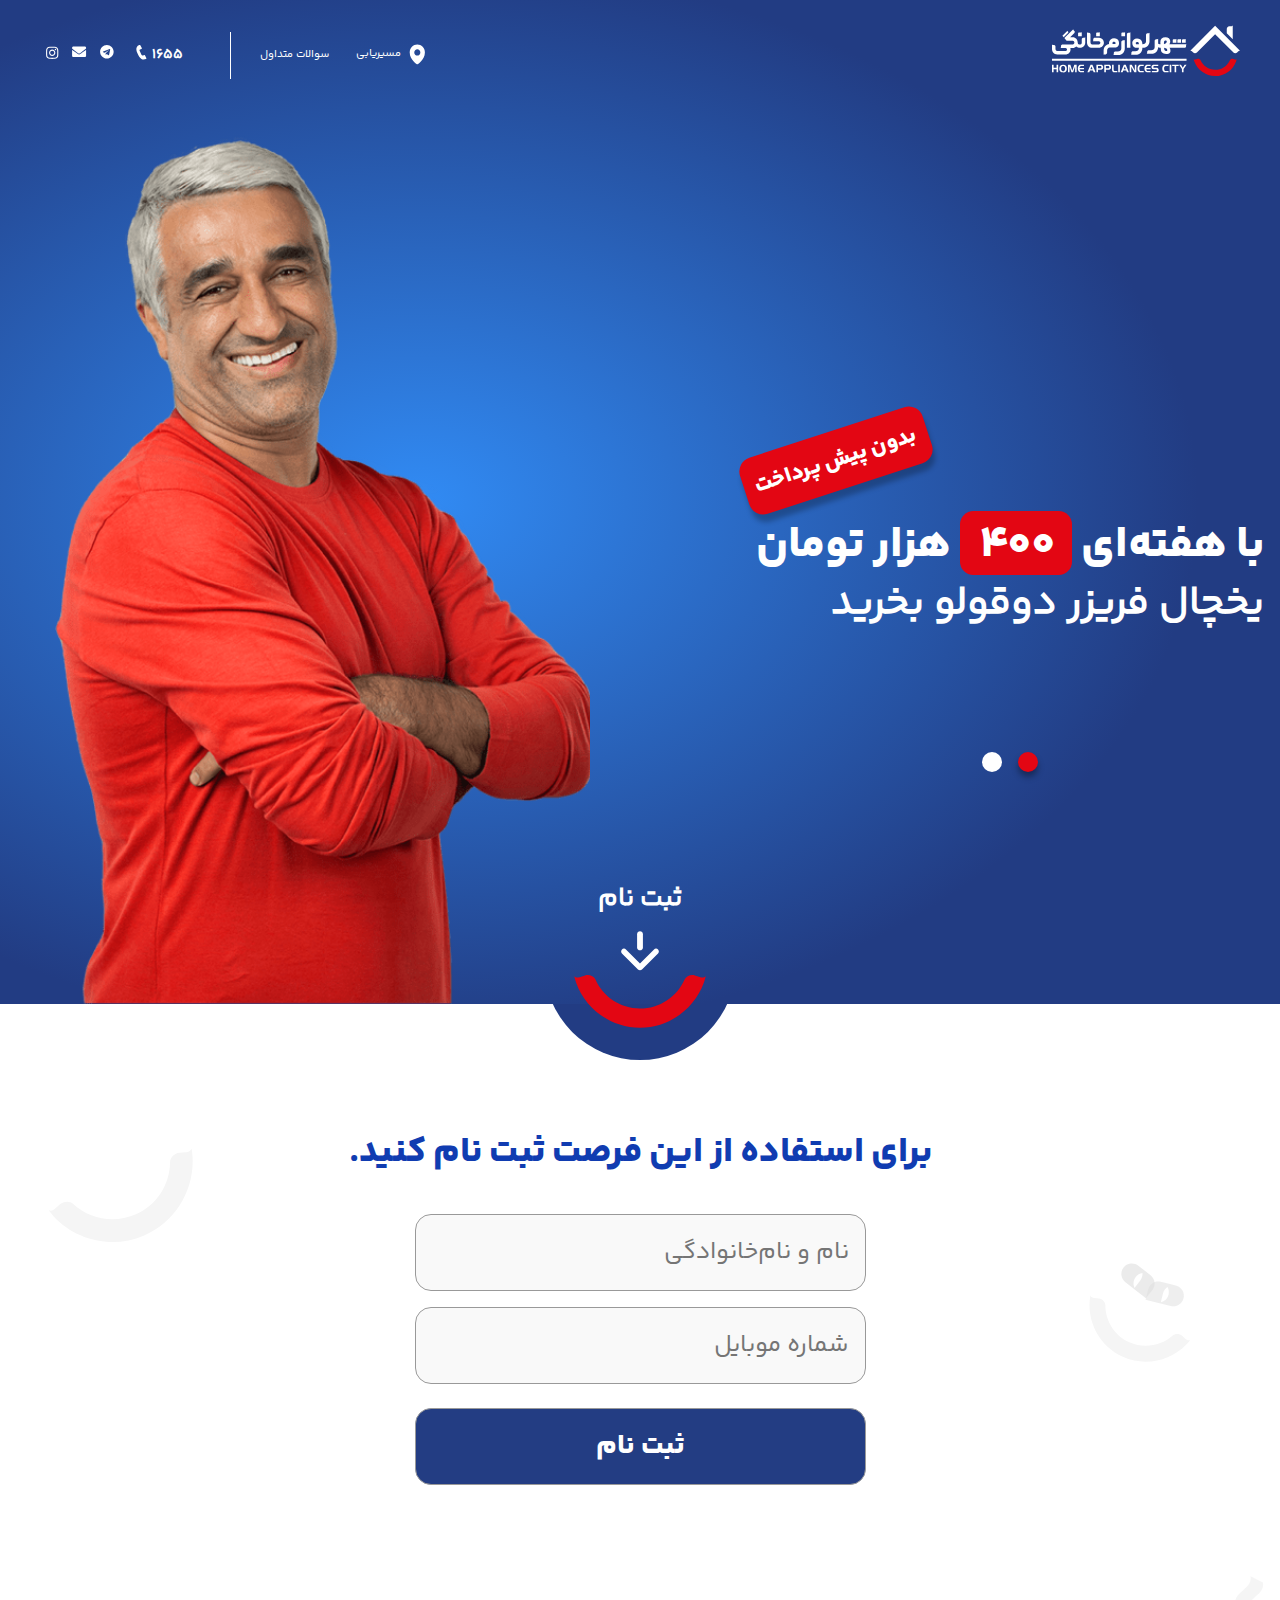
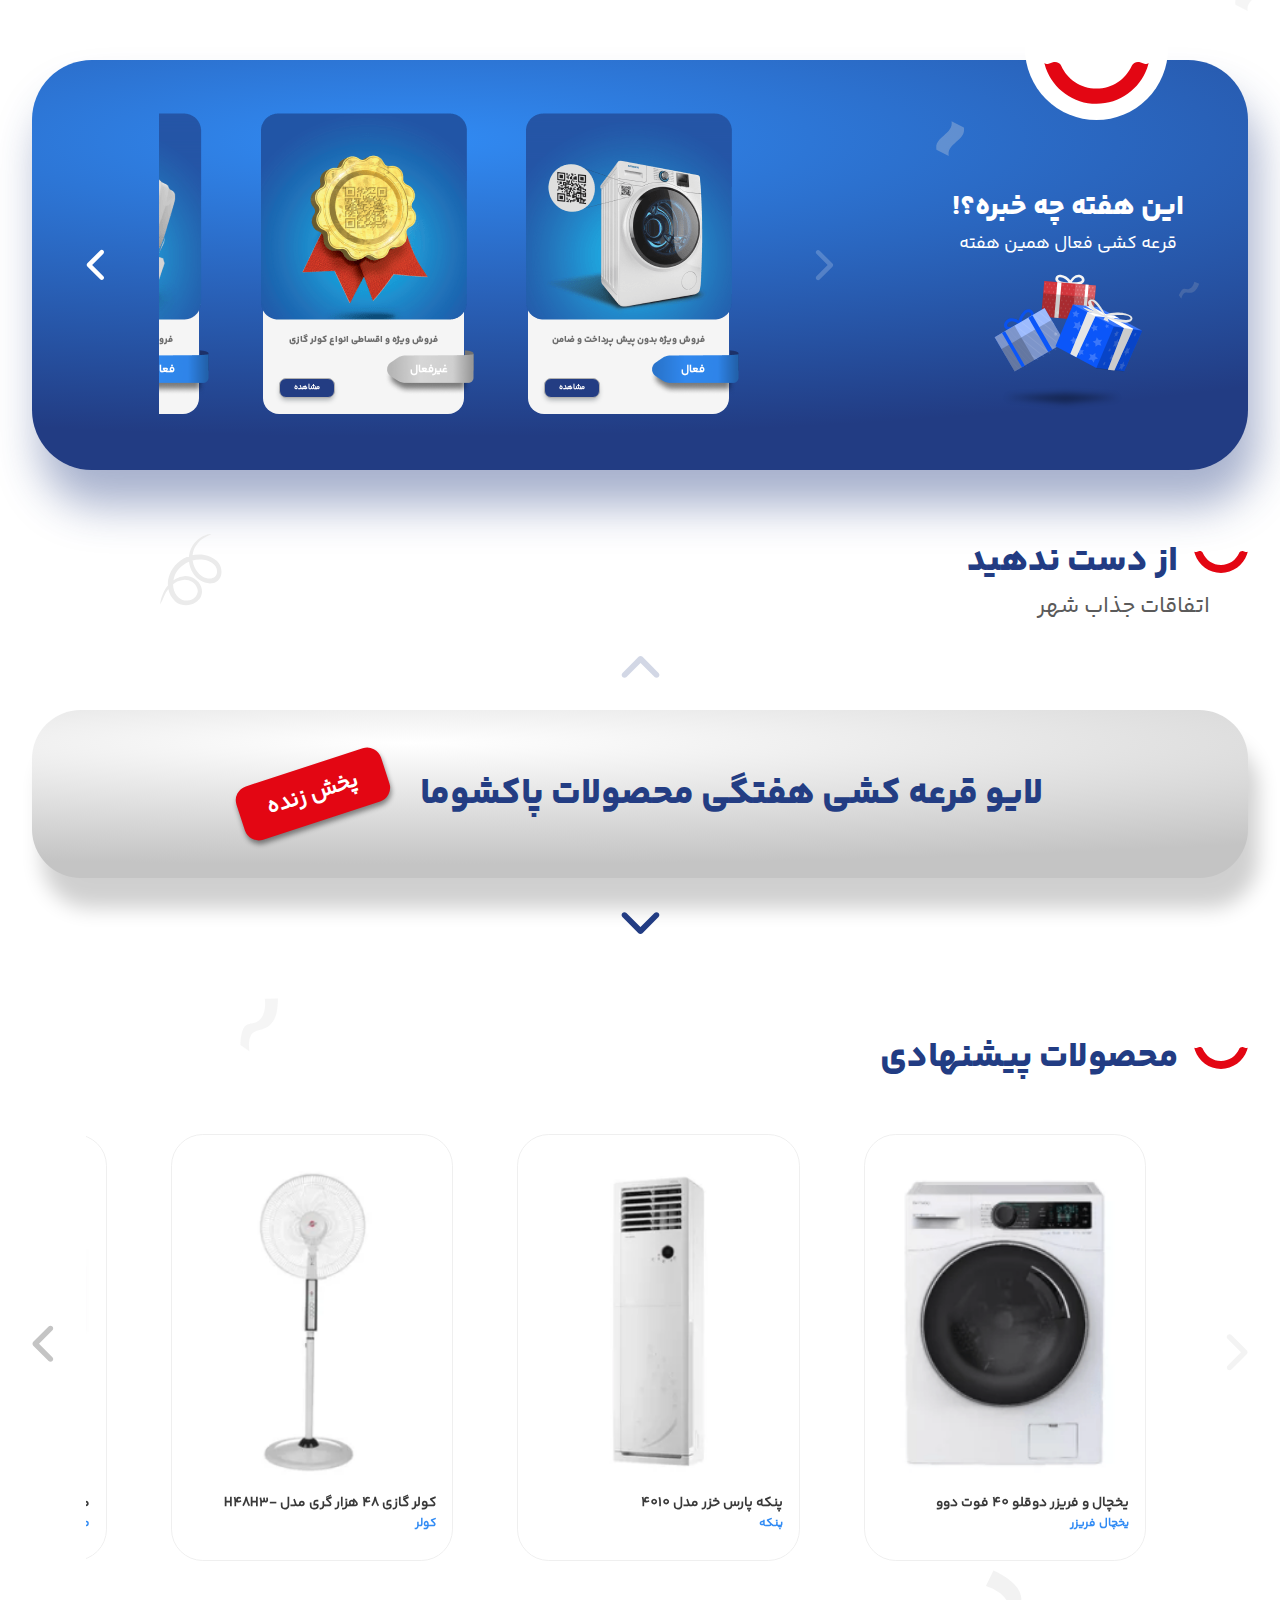
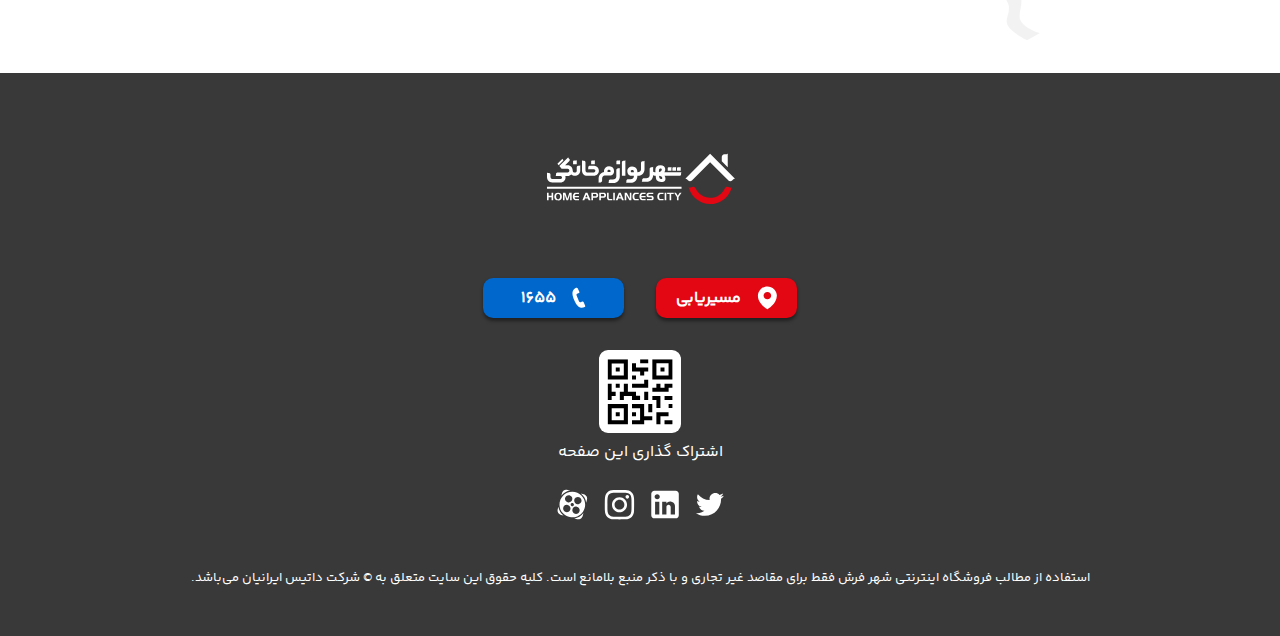
==== commit d9ea83b2: "bug fix" ====
--- a/index.html
+++ b/index.html
@@ -13,7 +13,7 @@
       <section class="section__1__container">
         <header>
           <div>
-            <img src="./assets/icons/logo.svg" alt="شهر فرش" />
+            <img class="header__logo" src="./assets/icons/logo.svg" alt="شهر فرش" />
           </div>
           <div class="nav">
             <ul class="nav__menus">
--- a/css/style.css
+++ b/css/style.css
@@ -26,10 +26,12 @@
   tab-size: 4;
   font-feature-settings: normal;
   font-variation-settings: normal;
+  overflow-x: hidden;
 }
 
 body {
   margin: 0;
+  overflow-x: hidden;
   line-height: inherit;
 }
 *,
@@ -145,6 +147,9 @@
 
 .nav__menus li:hover {
   font-weight: 700;
+}
+
+.header__logo {
 }
 
 /* end header */
@@ -1884,6 +1889,9 @@
     font-size: 1.4rem;
     width: 100%;
   }
+  header > div > img {
+    width: 80%;
+  }
 }
 
 .spinnerAddTolottery {
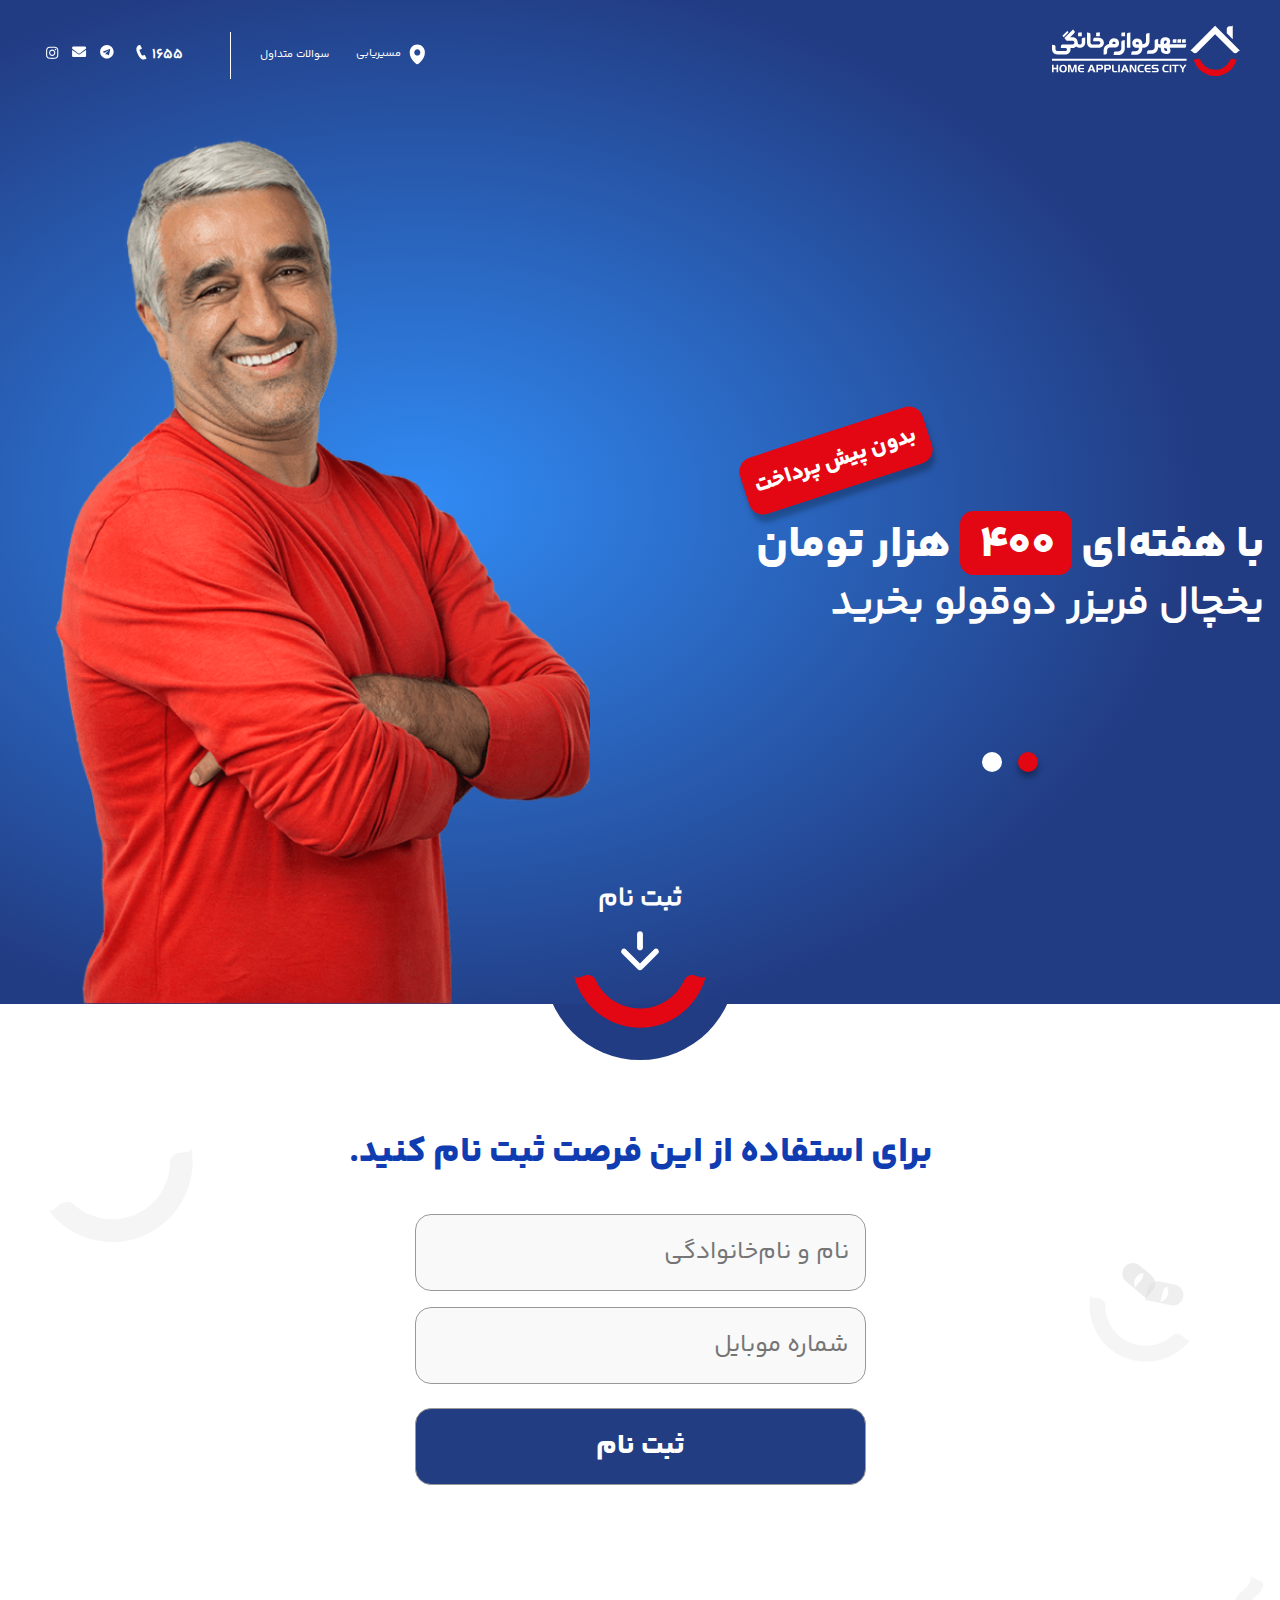
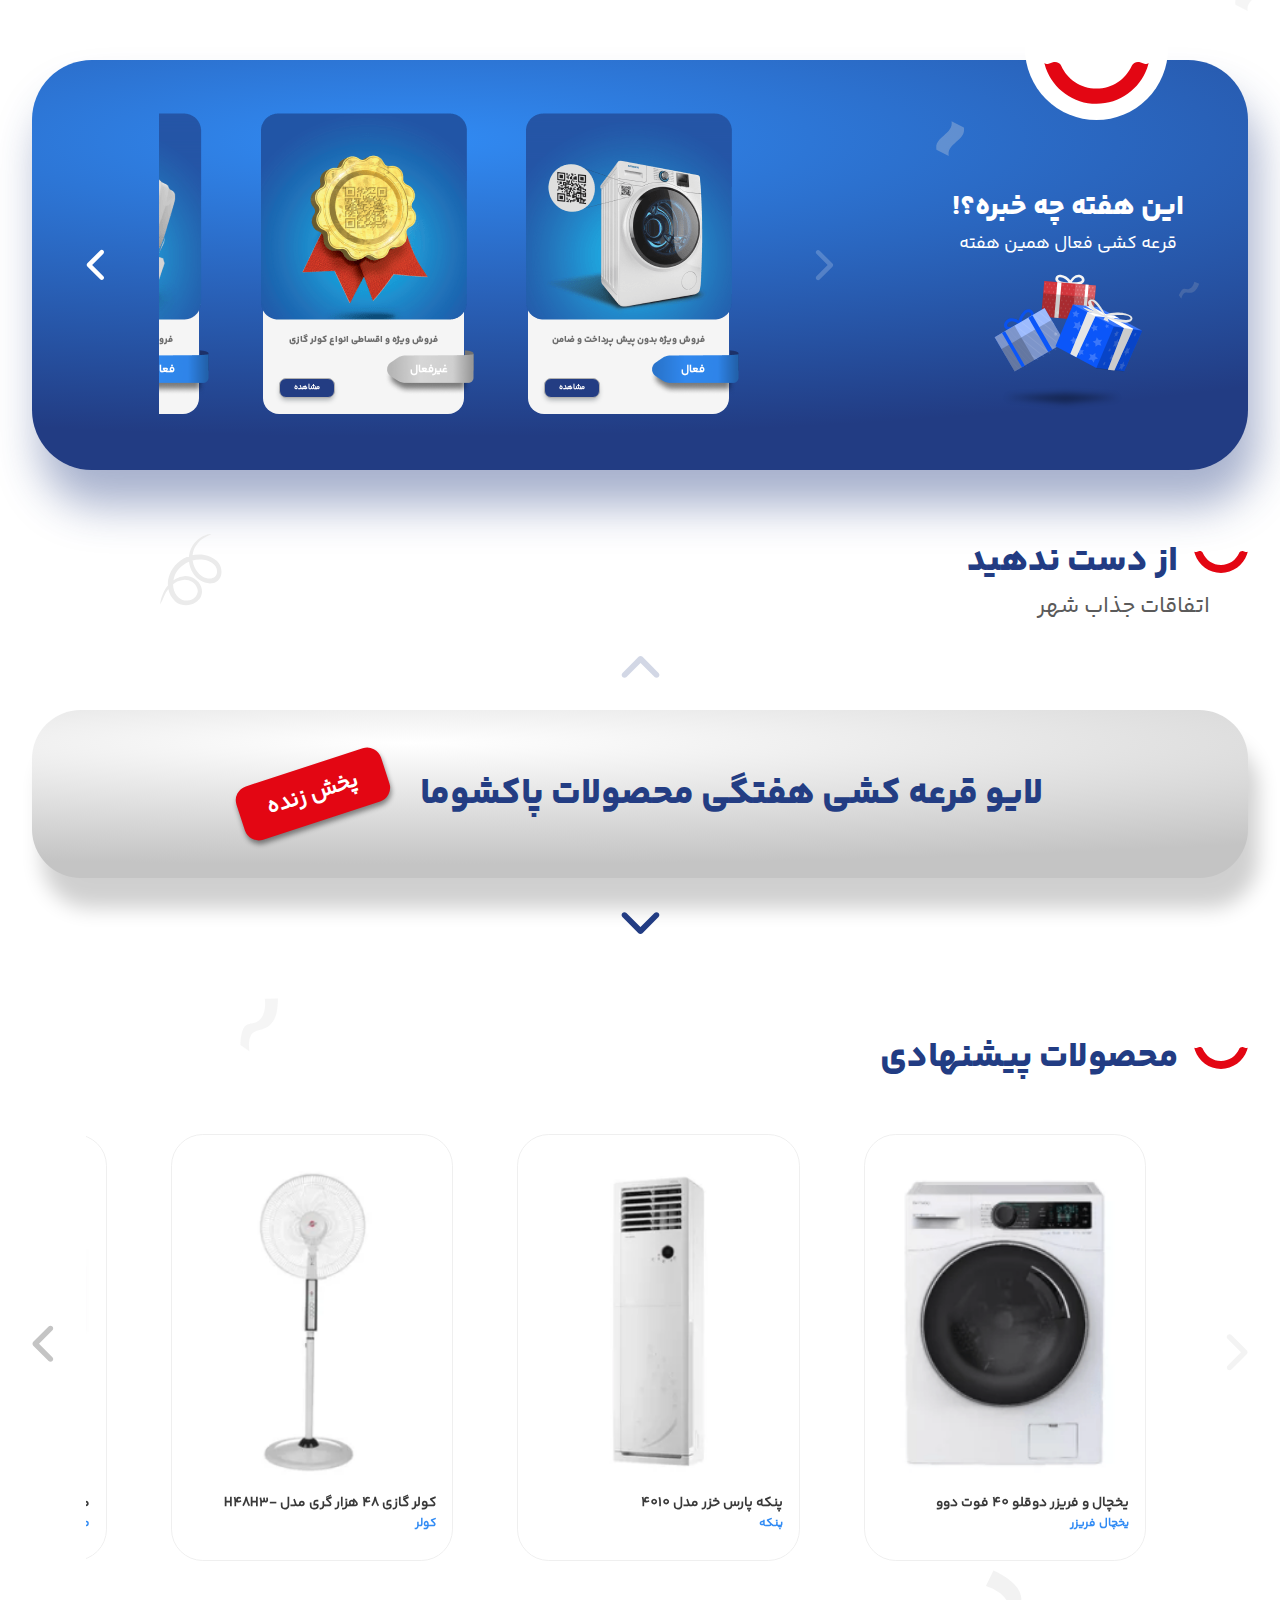
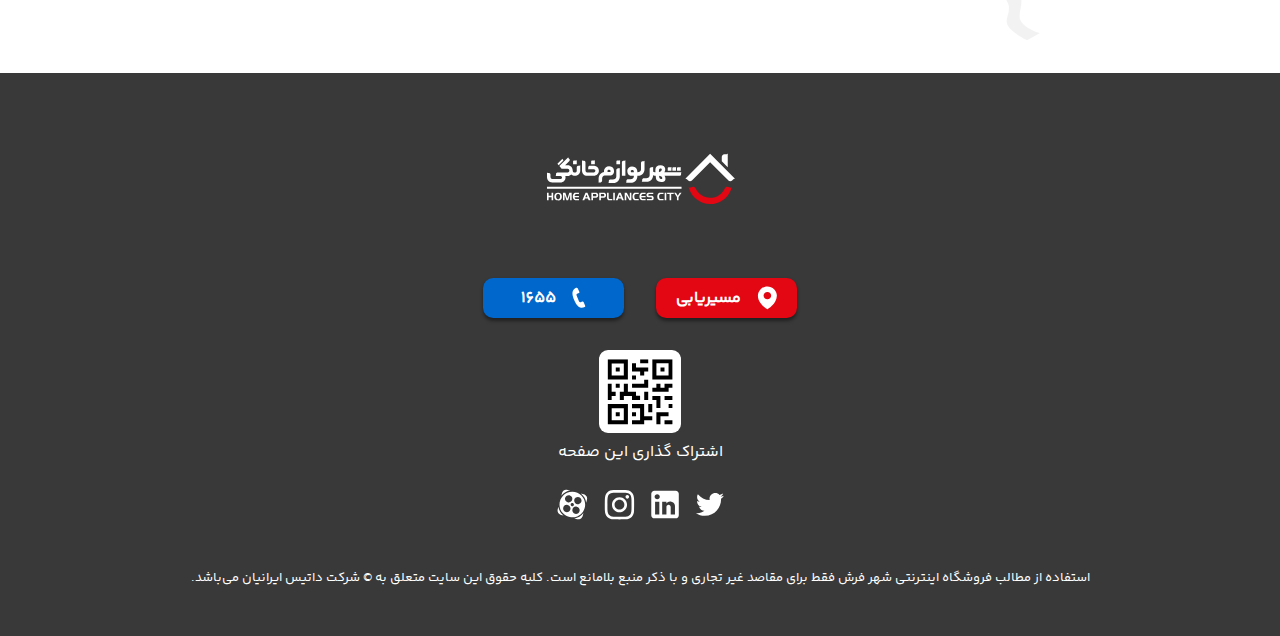
==== commit 9d9ccbad: "remove errror on page" ====
--- a/index.html
+++ b/index.html
@@ -138,7 +138,7 @@
           <div class="section__2__form__title">
             برای استفاده از این فرصت ثبت نام کنید.
           </div>
-          <div id="signUpForm" class="section__2__form__inputs">
+          <div id="" class="section__2__form__inputs">
             <span
               id="nameValidateError"
               class="validate__error validate__error--name"
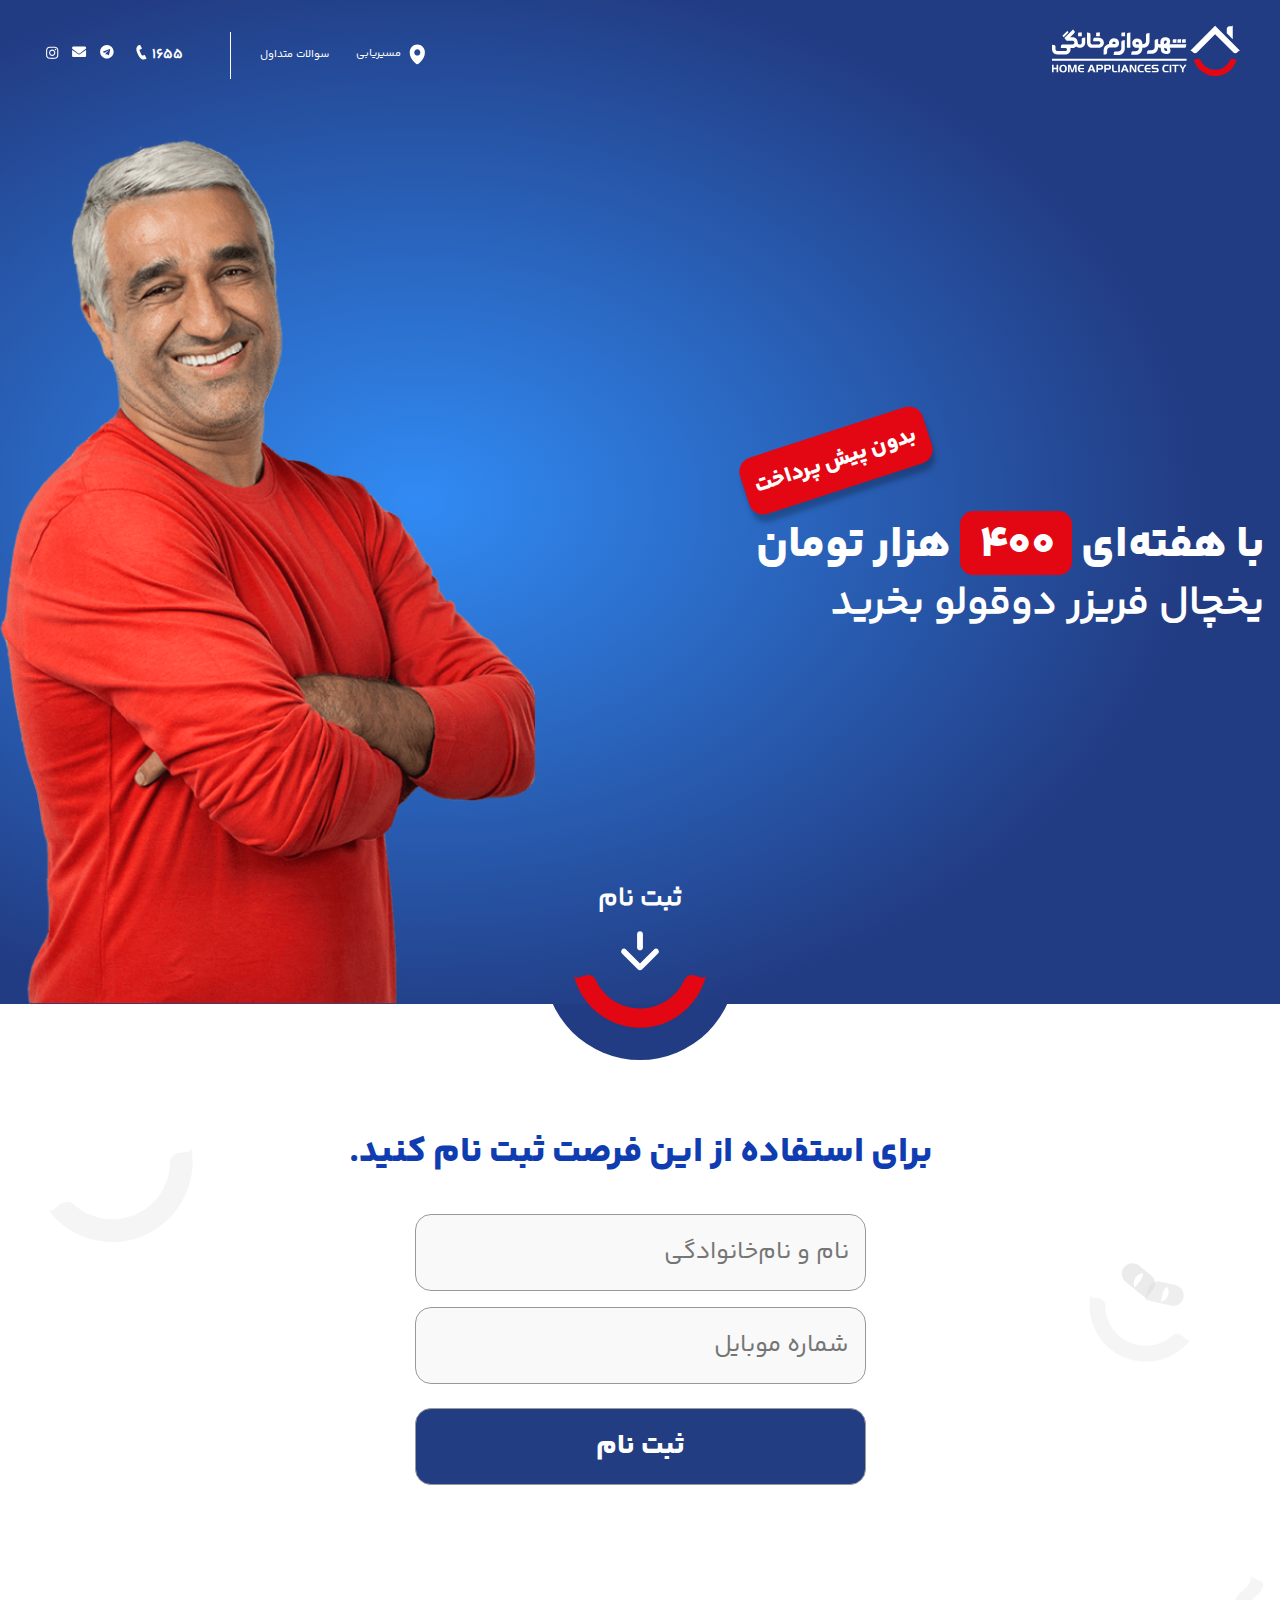
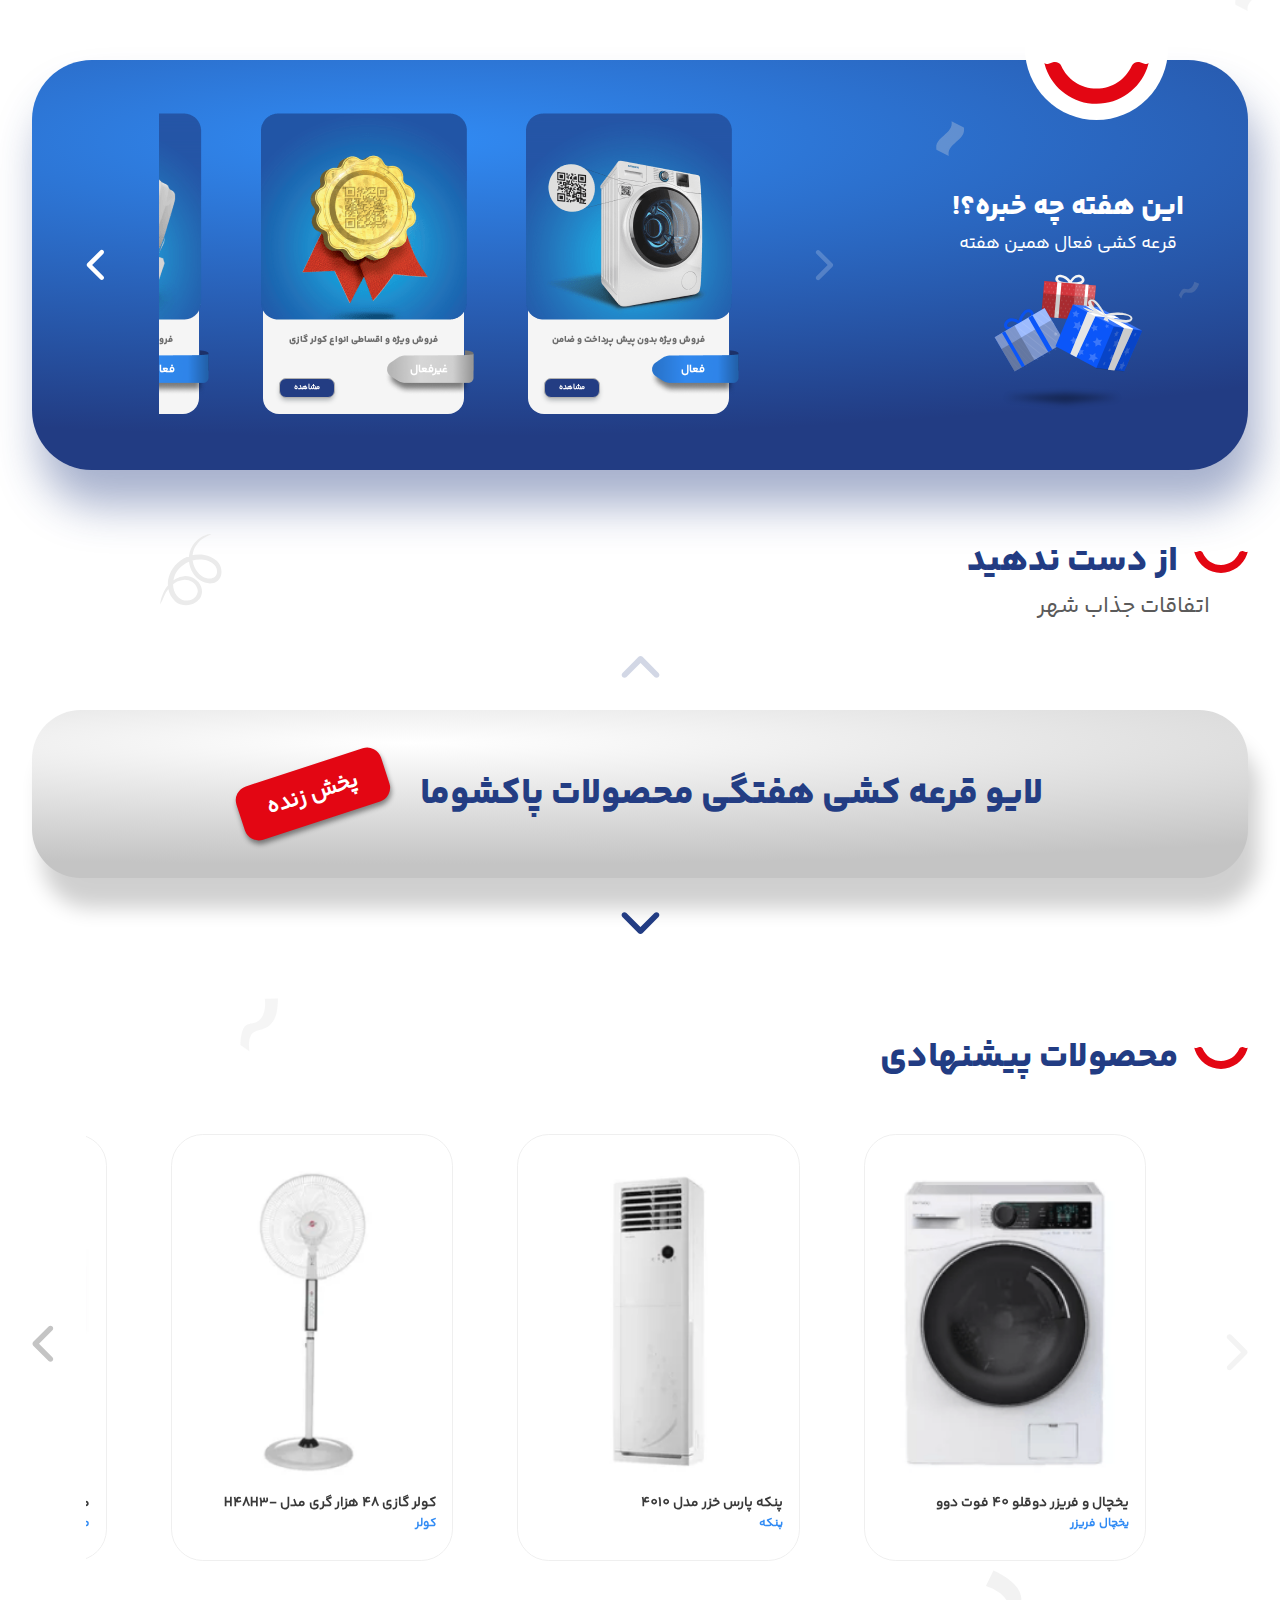
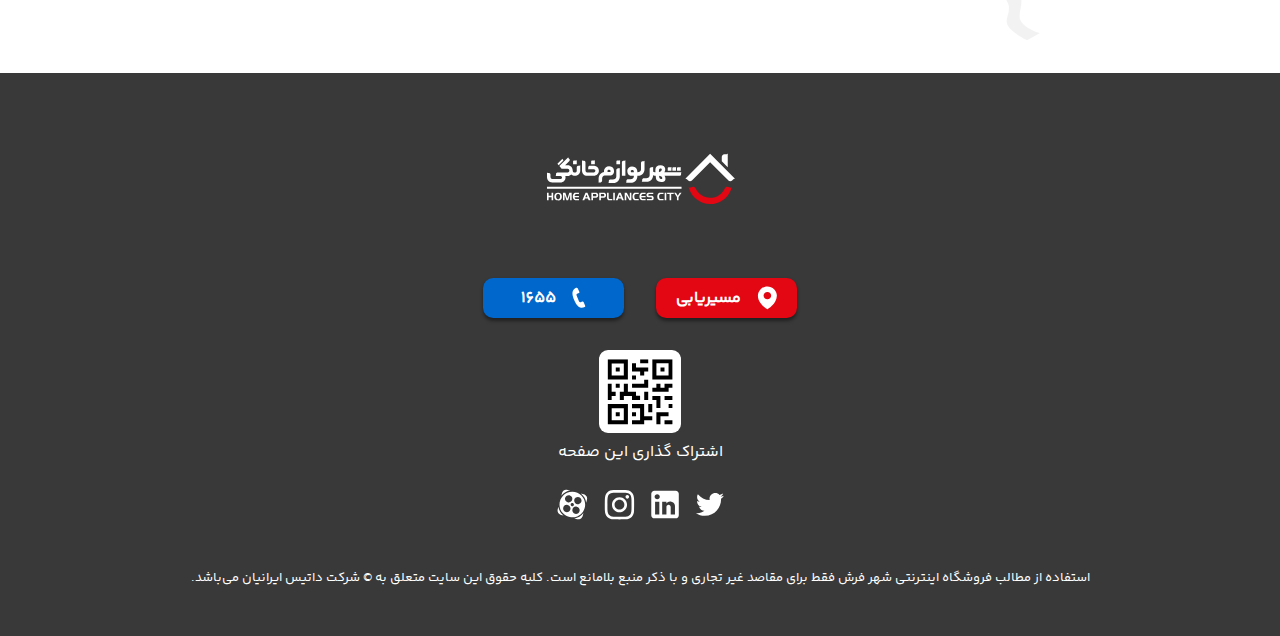
==== commit 4d696dd8: "add serivieces" ====
--- a/index.html
+++ b/index.html
@@ -7,13 +7,47 @@
     <link rel="stylesheet" href="./css/slider.css" />
     <link rel="stylesheet" href="./css/style.css" />
     <link rel="stylesheet" href="./css/cards.css" />
+    <script>
+      !(function (t, e, n) {
+        (t.yektanetAnalyticsObject = n),
+          (t[n] =
+            t[n] ||
+            function () {
+              t[n].q.push(arguments);
+            }),
+          (t[n].q = t[n].q || []);
+        var a = new Date(),
+          r =
+            a.getFullYear().toString() +
+            "0" +
+            a.getMonth() +
+            "0" +
+            a.getDate() +
+            "0" +
+            a.getHours(),
+          c = e.getElementsByTagName("script")[0],
+          s = e.createElement("script");
+        s.id = "ua-script-fU90gpdI";
+        s.dataset.analyticsobject = n;
+        s.async = 1;
+        s.type = "text/javascript";
+        (s.src =
+          "https://cdn.yektanet.com/rg_woebegone/scripts_v3/fU90gpdI/rg.complete.js?v=" +
+          r),
+          c.parentNode.insertBefore(s, c);
+      })(window, document, "yektanet");
+    </script>
   </head>
   <body>
     <main>
       <section class="section__1__container">
         <header>
           <div>
-            <img class="header__logo" src="./assets/icons/logo.svg" alt="شهر فرش" />
+            <img
+              class="header__logo"
+              src="./assets/icons/logo.svg"
+              alt="شهر فرش"
+            />
           </div>
           <div class="nav">
             <ul class="nav__menus">
@@ -66,21 +100,13 @@
               >
               <span>یخچال فریزر دوقولو بخرید</span>
             </div>
-            <div id="indicator-container"></div>
-          </div>
-          <!-- <div class="section__1__image">
-            <img src="./assets/images/freezer.png" alt="فرش" />
-          </div> -->
+          </div>
+
           <div class="content">
-            <!-- <i data-action="left" class="btn-chevron left bx bx-chevron-left"> <= </i> -->
             <div class="slider">
               <img class="slider-image" src="./assets/images/pejman.png" />
-
-              <img class="slider-image" src="./assets/images/pejman1.png" />
-            </div>
-            <!-- <i data-action="right" class="btn-chevron right bx bx-chevron-right">=></i> -->
-          </div>
-          <div></div>
+            </div>
+          </div>
           <div class="scrollIcon__container"></div>
           <div class="scrollIcon__stuff">
             <span>ثبت نام</span>
@@ -112,6 +138,7 @@
           class="section__2__form"
           novalidate
           onsubmit="return submitForm(event)"
+          id="redisterform"
         >
           <!-- <div class="bubble bubble2"></div>
           <div class="bubble bubble3"></div>
@@ -545,6 +572,5 @@
       </div>
     </footer>
     <script src="./js/script.js"></script>
-    <script src="./js/slider.js"></script>
   </body>
 </html>
--- a/css/style.css
+++ b/css/style.css
@@ -1704,7 +1704,7 @@
     padding-bottom: 0.5rem;
   }
   .product span {
-    font-size: 0.7rem;
+    font-size: 0.55rem;
   }
   .product em {
     font-size: 0.6rem;
